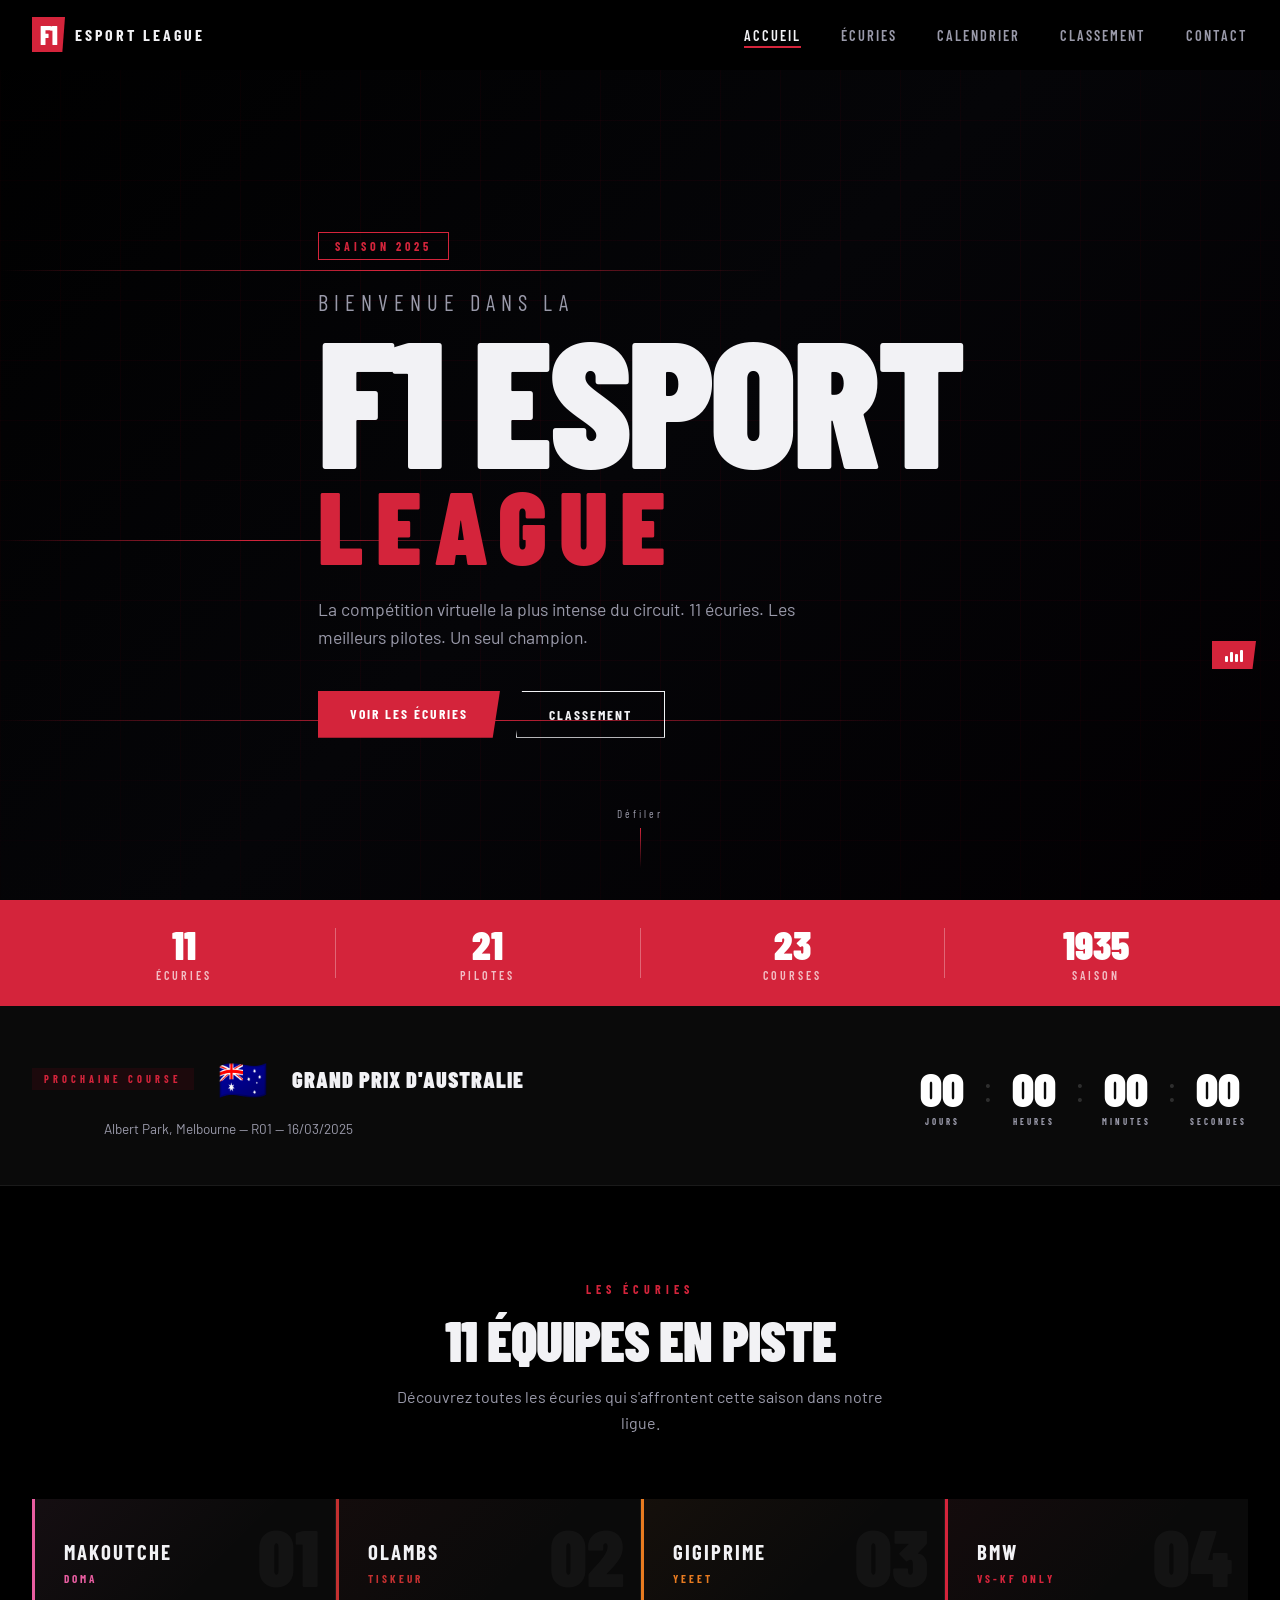
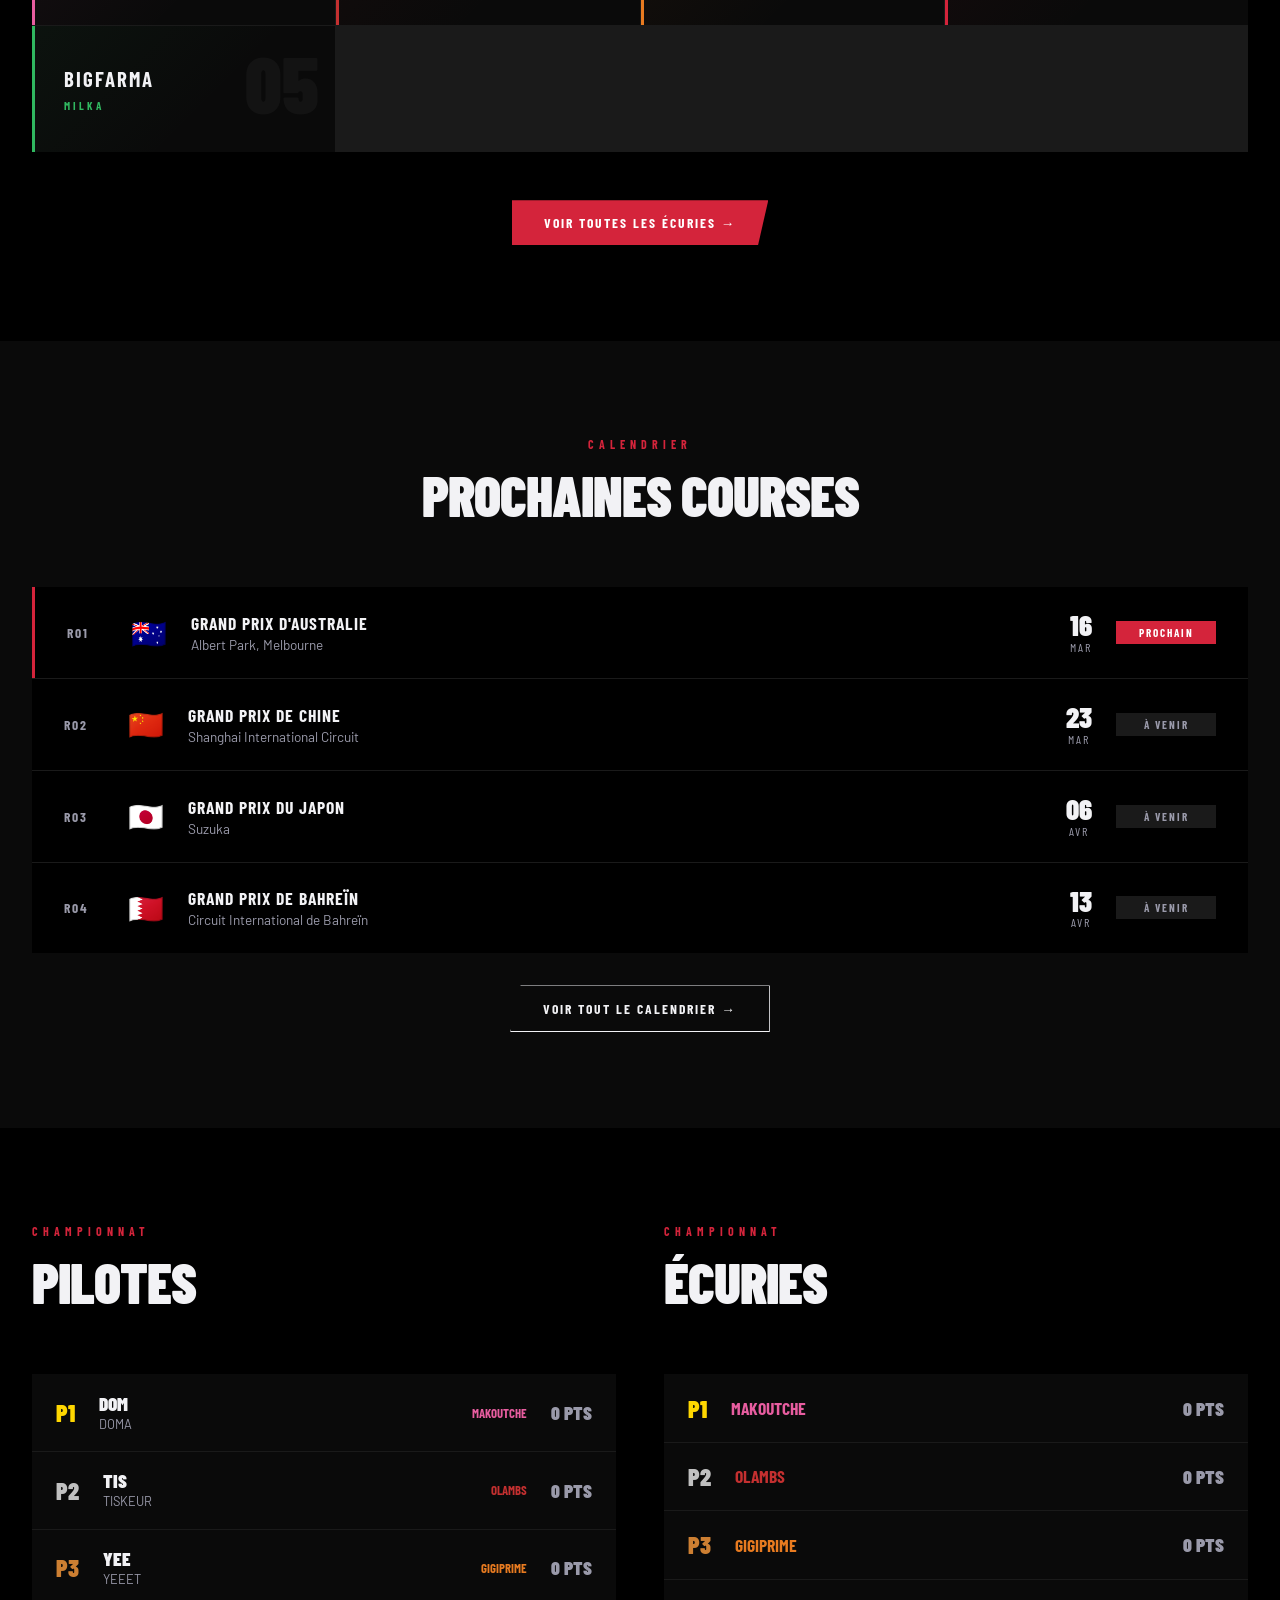
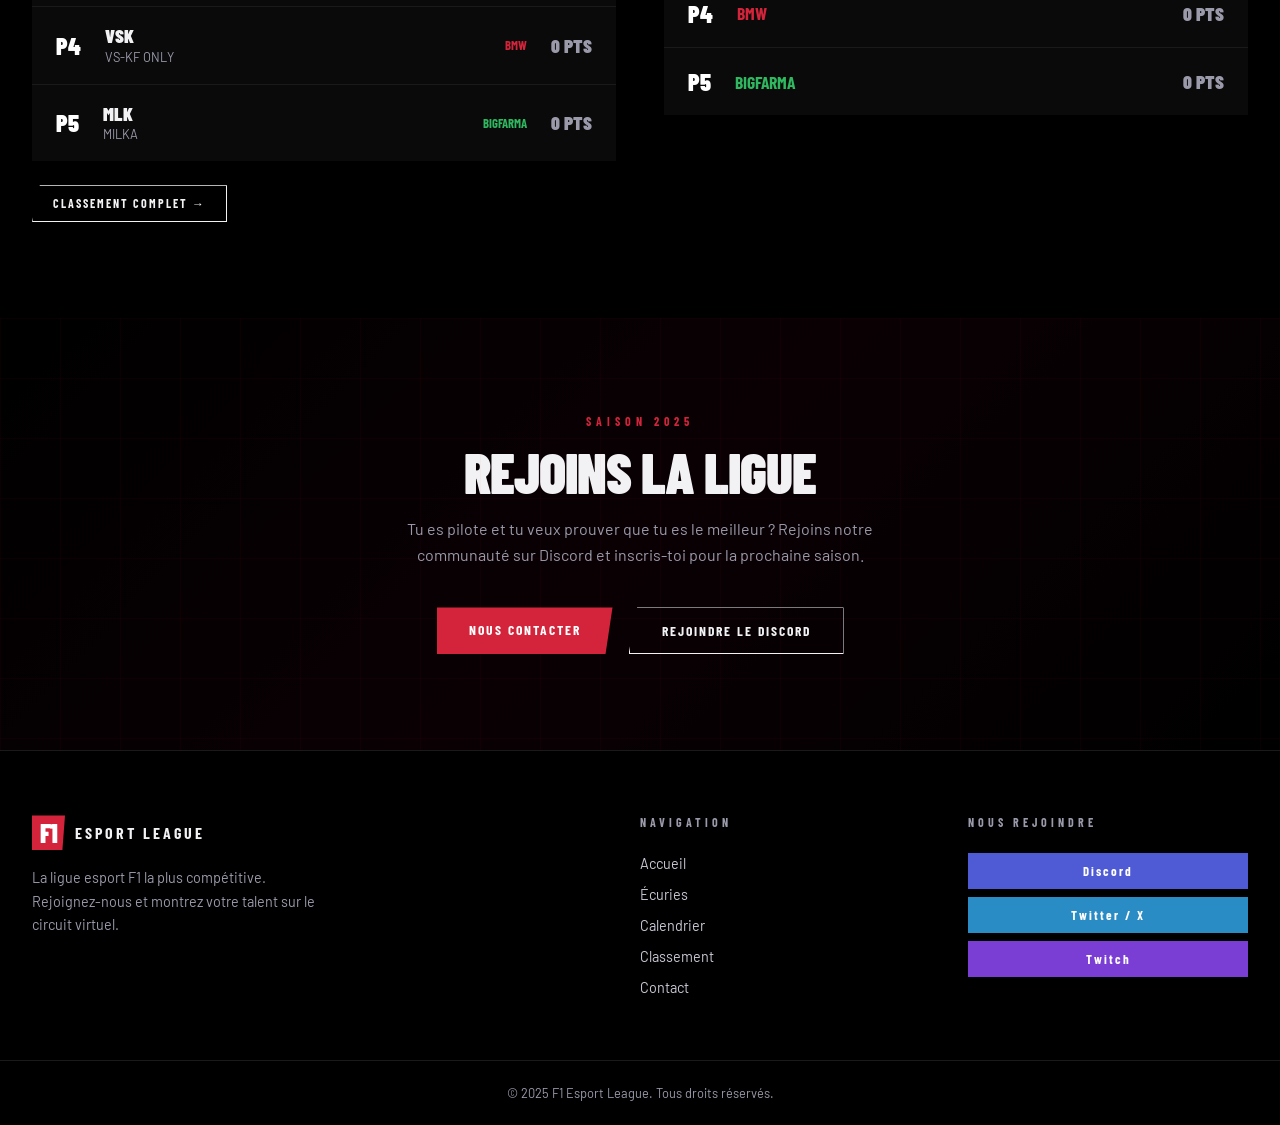
==== index.html @ 5312ddf6 "Premier déploiement F1 Esport League" ====
<!DOCTYPE html>
<html lang="fr">
<head>
  <meta charset="UTF-8" />
  <link rel="icon" type="image/svg+xml" href="assets/favicon.svg" />
  <meta name="viewport" content="width=device-width, initial-scale=1.0"/>
  <title>F1 Esport League</title>
  <link rel="stylesheet" href="css/style.css" />
  <link rel="preconnect" href="https://fonts.googleapis.com">
  <link rel="preconnect" href="https://fonts.gstatic.com" crossorigin>
  <link href="https://fonts.googleapis.com/css2?family=Barlow+Condensed:ital,wght@0,300;0,400;0,600;0,700;0,900;1,400&family=Barlow:wght@300;400;500;600&display=swap" rel="stylesheet">
</head>
<body>

  <!-- LOADER -->
  <div class="page-loader">
    <div class="loader-logo">
      <span class="logo-f1">F1</span>
      <span class="logo-esport">ESPORT LEAGUE</span>
    </div>
    <div class="loader-track"><div class="loader-car"></div></div>
  </div>

  <!-- SCROLL PROGRESS -->
  <div class="scroll-progress"></div>

  <!-- NAV -->
  <nav class="navbar" id="navbar">
    <div class="nav-container">
      <a href="index.html" class="nav-logo">
        <span class="logo-f1">F1</span>
        <span class="logo-esport">ESPORT LEAGUE</span>
      </a>
      <ul class="nav-links">
        <li><a href="index.html" class="active">Accueil</a></li>
        <li><a href="teams.html">Écuries</a></li>
        <li><a href="calendrier.html">Calendrier</a></li>
        <li><a href="classement.html">Classement</a></li>
        <li><a href="contact.html">Contact</a></li>
      </ul>
      <button class="nav-toggle" id="navToggle">
        <span></span><span></span><span></span>
      </button>
    </div>
  </nav>

  <!-- HERO -->
  <section class="hero">
    <div class="hero-bg">
      <div class="hero-grid"></div>
      <div class="hero-lines">
        <div class="line l1"></div>
        <div class="line l2"></div>
        <div class="line l3"></div>
      </div>
    </div>
    <div class="hero-content">
      <div class="hero-badge">SAISON 2025</div>
      <h1 class="hero-title">
        <span class="title-small">BIENVENUE DANS LA</span>
        <span class="title-big">F1 ESPORT</span>
        <span class="title-league">LEAGUE</span>
      </h1>
      <p class="hero-desc">
        La compétition virtuelle la plus intense du circuit. 11 écuries. Les meilleurs pilotes. Un seul champion.
      </p>
      <div class="hero-cta">
        <a href="teams.html" class="btn btn-primary">Voir les Écuries</a>
        <a href="classement.html" class="btn btn-outline">Classement</a>
      </div>
    </div>
    <div class="hero-scroll">
      <span>Défiler</span>
      <div class="scroll-line"></div>
    </div>
  </section>

  <!-- STATS BANNER -->
  <section class="stats-banner">
    <div class="stats-container">
      <div class="stat-item">
        <span class="stat-number" data-target="11">0</span>
        <span class="stat-label">Écuries</span>
      </div>
      <div class="stat-divider"></div>
      <div class="stat-item">
        <span class="stat-number" data-target="22">0</span>
        <span class="stat-label">Pilotes</span>
      </div>
      <div class="stat-divider"></div>
      <div class="stat-item">
        <span class="stat-number" data-target="24">0</span>
        <span class="stat-label">Courses</span>
      </div>
      <div class="stat-divider"></div>
      <div class="stat-item">
        <span class="stat-number" data-target="2025">0</span>
        <span class="stat-label">Saison</span>
      </div>
    </div>
  </section>

  <!-- COUNTDOWN PROCHAINE COURSE -->
  <section class="countdown-section">
    <div class="countdown-inner">
      <div class="countdown-info">
        <div class="countdown-tag">PROCHAINE COURSE</div>
        <div class="countdown-flag">🇦🇺</div>
        <div class="countdown-gp">GRAND PRIX D'AUSTRALIE</div>
        <div class="countdown-circuit">Albert Park, Melbourne — R01 — 16/03/2025</div>
      </div>
      <div class="countdown-timer" id="countdown">
        <div class="cd-block">
          <span class="cd-num" id="cd-days">00</span>
          <span class="cd-label">JOURS</span>
        </div>
        <div class="cd-sep">:</div>
        <div class="cd-block">
          <span class="cd-num" id="cd-hours">00</span>
          <span class="cd-label">HEURES</span>
        </div>
        <div class="cd-sep">:</div>
        <div class="cd-block">
          <span class="cd-num" id="cd-mins">00</span>
          <span class="cd-label">MINUTES</span>
        </div>
        <div class="cd-sep">:</div>
        <div class="cd-block">
          <span class="cd-num" id="cd-secs">00</span>
          <span class="cd-label">SECONDES</span>
        </div>
      </div>
    </div>
  </section>

  <!-- FEATURED TEAMS (dynamique) -->
  <section class="featured-teams" id="ecurie">
    <div class="section-container">
      <div class="section-header">
        <div class="section-tag">LES ÉCURIES</div>
        <h2 class="section-title">11 ÉQUIPES EN PISTE</h2>
        <p class="section-desc">Découvrez toutes les écuries qui s'affrontent cette saison dans notre ligue.</p>
      </div>
      <div class="teams-preview-grid" id="featuredTeams"></div>
      <div class="teams-cta">
        <a href="teams.html" class="btn btn-primary">Voir toutes les écuries →</a>
      </div>
    </div>
  </section>

  <!-- CALENDRIER -->
  <section class="calendrier" id="calendrier">
    <div class="section-container">
      <div class="section-header">
        <div class="section-tag">CALENDRIER</div>
        <h2 class="section-title">PROCHAINES COURSES</h2>
      </div>
      <div class="races-list">
        <div class="race-item upcoming">
          <div class="race-round">R01</div>
          <div class="race-flag">🇦🇺</div>
          <div class="race-info">
            <div class="race-name">GRAND PRIX D'AUSTRALIE</div>
            <div class="race-circuit">Albert Park, Melbourne</div>
          </div>
          <div class="race-date">
            <span class="date-day">16</span>
            <span class="date-month">MAR</span>
          </div>
          <div class="race-status status-next">PROCHAIN</div>
        </div>
        <div class="race-item">
          <div class="race-round">R02</div>
          <div class="race-flag">🇨🇳</div>
          <div class="race-info">
            <div class="race-name">GRAND PRIX DE CHINE</div>
            <div class="race-circuit">Shanghai International Circuit</div>
          </div>
          <div class="race-date">
            <span class="date-day">23</span>
            <span class="date-month">MAR</span>
          </div>
          <div class="race-status status-upcoming">À VENIR</div>
        </div>
        <div class="race-item">
          <div class="race-round">R03</div>
          <div class="race-flag">🇯🇵</div>
          <div class="race-info">
            <div class="race-name">GRAND PRIX DU JAPON</div>
            <div class="race-circuit">Suzuka</div>
          </div>
          <div class="race-date">
            <span class="date-day">06</span>
            <span class="date-month">AVR</span>
          </div>
          <div class="race-status status-upcoming">À VENIR</div>
        </div>
        <div class="race-item">
          <div class="race-round">R04</div>
          <div class="race-flag">🇧🇭</div>
          <div class="race-info">
            <div class="race-name">GRAND PRIX DE BAHREÏN</div>
            <div class="race-circuit">Circuit International de Bahreïn</div>
          </div>
          <div class="race-date">
            <span class="date-day">13</span>
            <span class="date-month">AVR</span>
          </div>
          <div class="race-status status-upcoming">À VENIR</div>
        </div>
      </div>
      <div class="teams-cta" style="margin-top:2rem;">
        <a href="calendrier.html" class="btn btn-outline">Voir tout le calendrier →</a>
      </div>
    </div>
  </section>

  <!-- CLASSEMENT (dynamique) -->
  <section class="classement" id="classement">
    <div class="section-container">
      <div class="classement-grid">
        <div class="classement-pilotes">
          <div class="section-header left">
            <div class="section-tag">CHAMPIONNAT</div>
            <h2 class="section-title">PILOTES</h2>
          </div>
          <div class="standing-list" id="standingPilotes"></div>
          <div style="margin-top:1.5rem;">
            <a href="classement.html" class="btn btn-outline" style="font-size:0.75rem;padding:10px 20px;">Classement complet →</a>
          </div>
        </div>
        <div class="classement-ecurie">
          <div class="section-header left">
            <div class="section-tag">CHAMPIONNAT</div>
            <h2 class="section-title">ÉCURIES</h2>
          </div>
          <div class="standing-list" id="standingEcuries"></div>
        </div>
      </div>
    </div>
  </section>

  <!-- CTA REJOINDRE -->
  <section class="cta-section">
    <div class="section-container" style="text-align:center;">
      <div class="section-tag">SAISON 2025</div>
      <h2 class="section-title">REJOINS LA LIGUE</h2>
      <p class="section-desc" style="margin-bottom:2.5rem;">
        Tu es pilote et tu veux prouver que tu es le meilleur ? Rejoins notre communauté sur Discord et inscris-toi pour la prochaine saison.
      </p>
      <div class="hero-cta" style="justify-content:center;">
        <a href="contact.html" class="btn btn-primary">Nous Contacter</a>
        <a href="#" class="btn btn-outline">Rejoindre le Discord</a>
      </div>
    </div>
  </section>

  <!-- BACK TO TOP -->
  <button class="back-to-top" title="Retour en haut">↑</button>

  <!-- FOOTER -->
  <footer class="footer">
    <div class="footer-container">
      <div class="footer-brand">
        <div class="footer-logo">
          <span class="logo-f1">F1</span>
          <span class="logo-esport">ESPORT LEAGUE</span>
        </div>
        <p>La ligue esport F1 la plus compétitive. Rejoignez-nous et montrez votre talent sur le circuit virtuel.</p>
      </div>
      <div class="footer-links">
        <h4>NAVIGATION</h4>
        <ul>
          <li><a href="index.html">Accueil</a></li>
          <li><a href="teams.html">Écuries</a></li>
          <li><a href="calendrier.html">Calendrier</a></li>
          <li><a href="classement.html">Classement</a></li>
          <li><a href="contact.html">Contact</a></li>
        </ul>
      </div>
      <div class="footer-social">
        <h4>NOUS REJOINDRE</h4>
        <div class="social-links">
          <a href="#" class="social-btn discord">Discord</a>
          <a href="#" class="social-btn twitter">Twitter / X</a>
          <a href="#" class="social-btn twitch">Twitch</a>
        </div>
      </div>
    </div>
    <div class="footer-bottom">
      <span>© 2025 F1 Esport League. Tous droits réservés.</span>
    </div>
  </footer>

  <script src="js/teams-data.js"></script>
  <script src="js/main.js"></script>
  <script src="js/player.js"></script>
  <script>
    // --- FEATURED TEAMS (5 premières) ---
    const featuredGrid = document.getElementById('featuredTeams');
    TEAMS.slice(0, 5).forEach(team => {
      const card = document.createElement('a');
      card.href = `team.html?id=${team.id}`;
      card.className = 'team-card';
      card.style.setProperty('--team-color', team.color);
      card.innerHTML = `
        <div class="team-card-bg"></div>
        <div class="team-number">${String(team.id).padStart(2,'0')}</div>
        <div class="team-name">${team.name}</div>
        <div class="team-status" style="color:${team.color}">${team.drivers[0].name}</div>
      `;
      featuredGrid.appendChild(card);
    });

    // --- CLASSEMENT PILOTES (top 5) ---
    const posColors = ['#FFD700','#C0C0C0','#CD7F32','',''];
    const posClasses = ['p1','p2','p3','',''];
    const standingPilotes = document.getElementById('standingPilotes');
    const allPilots = [];
    TEAMS.forEach(team => {
      team.drivers.forEach(d => {
        if (d.name !== 'NONE') {
          allPilots.push({ ...d, teamName: team.name, teamColor: team.color });
        }
      });
    });
    allPilots.slice(0, 5).forEach((p, i) => {
      const item = document.createElement('div');
      item.className = `standing-item ${posClasses[i] || ''}`;
      item.innerHTML = `
        <div class="standing-pos" style="color:${posColors[i] || 'white'}">P${i+1}</div>
        <div class="standing-driver">
          <span class="driver-abbr">${p.abbr}</span>
          <span class="driver-full">${p.name}</span>
        </div>
        <div class="standing-team" style="color:${p.teamColor}">${p.teamName}</div>
        <div class="standing-pts">0 PTS</div>
      `;
      standingPilotes.appendChild(item);
    });

    // --- CLASSEMENT ÉCURIES (top 5) ---
    const standingEcuries = document.getElementById('standingEcuries');
    TEAMS.slice(0, 5).forEach((team, i) => {
      const item = document.createElement('div');
      item.className = `standing-item ${posClasses[i] || ''}`;
      item.innerHTML = `
        <div class="standing-pos" style="color:${posColors[i] || 'white'}">P${i+1}</div>
        <div class="standing-team-name" style="--c:${team.color}">${team.name}</div>
        <div class="standing-pts">0 PTS</div>
      `;
      standingEcuries.appendChild(item);
    });

    // --- COUNTDOWN ---
    const raceDate = new Date('2025-03-16T04:00:00');
    function updateCountdown() {
      const now = new Date();
      const diff = raceDate - now;
      if (diff <= 0) {
        document.getElementById('cd-days').textContent = '00';
        document.getElementById('cd-hours').textContent = '00';
        document.getElementById('cd-mins').textContent = '00';
        document.getElementById('cd-secs').textContent = '00';
        return;
      }
      const d = Math.floor(diff / 86400000);
      const h = Math.floor((diff % 86400000) / 3600000);
      const m = Math.floor((diff % 3600000) / 60000);
      const s = Math.floor((diff % 60000) / 1000);
      document.getElementById('cd-days').textContent = String(d).padStart(2,'0');
      document.getElementById('cd-hours').textContent = String(h).padStart(2,'0');
      document.getElementById('cd-mins').textContent = String(m).padStart(2,'0');
      document.getElementById('cd-secs').textContent = String(s).padStart(2,'0');
    }
    updateCountdown();
    setInterval(updateCountdown, 1000);
  </script>
</body>
</html>
---- css/style.css ----
/* ===========================
   F1 ESPORT LEAGUE - CSS
   =========================== */

*, *::before, *::after { box-sizing: border-box; margin: 0; padding: 0; }

:root {
  --bg-dark:    #000000;
  --bg-card:    #0a0a0a;
  --bg-card2:   #111111;
  --accent-red: #D4243B;
  --accent-gold:#F0C850;
  --text-white: #F2F2F5;
  --text-grey:  #9a9aaa;
  --text-light: #c8c8d4;
  --border:     #1a1a1a;
  --font-main:  'Barlow Condensed', sans-serif;
  --font-body:  'Barlow', sans-serif;
}

html { scroll-behavior: smooth; scroll-padding-top: 80px; }

body {
  background: var(--bg-dark);
  color: var(--text-white);
  font-family: var(--font-body);
  overflow-x: hidden;
}

a { text-decoration: none; color: inherit; }
ul { list-style: none; }

/* ===========================
   SCROLLBAR
   =========================== */
/* Chrome / Edge / Safari */
::-webkit-scrollbar { width: 6px; }
::-webkit-scrollbar-track { background: var(--bg-dark); }
::-webkit-scrollbar-thumb { background: var(--accent-red); border-radius: 3px; }
/* Firefox */
html { scrollbar-width: thin; scrollbar-color: var(--accent-red) var(--bg-dark); }

/* ===========================
   PAGE LOADER
   =========================== */
.page-loader {
  position: fixed;
  inset: 0;
  z-index: 9999;
  background: #000;
  display: flex;
  flex-direction: column;
  align-items: center;
  justify-content: center;
  gap: 2rem;
  transition: opacity 0.5s ease, visibility 0.5s ease;
}
.page-loader.loaded {
  opacity: 0;
  visibility: hidden;
  pointer-events: none;
}
.loader-logo {
  display: flex;
  align-items: center;
  gap: 12px;
  animation: loaderPulse 1.2s ease-in-out infinite;
}
.loader-logo .logo-f1 {
  font-size: 2.4rem;
  padding: 4px 12px;
}
.loader-logo .logo-esport {
  font-size: 1.3rem;
  letter-spacing: 4px;
}
.loader-track {
  width: 200px;
  height: 3px;
  background: rgba(255,255,255,0.06);
  position: relative;
  overflow: hidden;
}
.loader-car {
  position: absolute;
  top: 0; left: -40%;
  width: 40%;
  height: 100%;
  background: linear-gradient(90deg, transparent, var(--accent-red), transparent);
  animation: loaderSlide 1s ease-in-out infinite;
}
@keyframes loaderSlide {
  0% { left: -40%; }
  100% { left: 100%; }
}
@keyframes loaderPulse {
  0%, 100% { opacity: 1; }
  50% { opacity: 0.6; }
}

/* ===========================
   SCROLL PROGRESS BAR
   =========================== */
.scroll-progress {
  position: fixed;
  top: 0; left: 0;
  width: 0%;
  height: 3px;
  background: linear-gradient(90deg, var(--accent-red), var(--accent-gold));
  z-index: 1001;
  transition: width 0.05s linear;
}

/* ===========================
   BACK TO TOP
   =========================== */
.back-to-top {
  position: fixed;
  bottom: 2rem;
  right: 2rem;
  width: 44px;
  height: 44px;
  background: var(--accent-red);
  color: white;
  border: none;
  cursor: pointer;
  display: flex;
  align-items: center;
  justify-content: center;
  font-family: var(--font-main);
  font-size: 1.4rem;
  font-weight: 900;
  z-index: 998;
  opacity: 0;
  visibility: hidden;
  transform: translateY(10px);
  transition: opacity 0.3s, visibility 0.3s, transform 0.3s, background 0.2s;
  clip-path: polygon(0 0, 100% 0, 92% 100%, 0 100%);
}
.back-to-top.visible {
  opacity: 1;
  visibility: visible;
  transform: translateY(0);
}
.back-to-top:hover {
  background: #c0001f;
  transform: translateY(-3px);
}

/* ===========================
   GLOBAL ANIMATIONS
   =========================== */
.fade-init {
  opacity: 0;
  transform: translateY(20px);
  transition: opacity 0.5s ease, transform 0.5s ease;
}
.fade-visible {
  opacity: 1 !important;
  transform: translateY(0) !important;
}

/* Cascade slide from left */
.slide-left-init {
  opacity: 0;
  transform: translateX(-40px);
  transition: opacity 0.5s ease, transform 0.5s ease;
}
.slide-left-visible {
  opacity: 1 !important;
  transform: translateX(0) !important;
}

/* ===========================
   NAVBAR
   =========================== */
.navbar {
  position: fixed;
  top: 0; left: 0; right: 0;
  z-index: 1000;
  padding: 0 2rem;
  height: 70px;
  display: flex;
  align-items: center;
  background: rgba(0,0,0,0.92);
  backdrop-filter: blur(12px);
  border-bottom: 1px solid transparent;
  transition: border-color 0.3s, background 0.3s;
}
.navbar.scrolled {
  border-bottom-color: var(--border);
  background: rgba(0,0,0,0.98);
}
.nav-container {
  width: 100%; max-width: 1400px;
  margin: 0 auto;
  display: flex;
  align-items: center;
  justify-content: space-between;
}
.nav-logo {
  display: flex; align-items: center; gap: 10px;
}
.logo-f1 {
  font-family: var(--font-main);
  font-weight: 900;
  font-size: 1.6rem;
  color: var(--accent-red);
  letter-spacing: -1px;
  background: var(--accent-red);
  color: white;
  padding: 2px 8px;
  clip-path: polygon(0 0, 100% 0, 92% 100%, 0 100%);
}
.logo-esport {
  font-family: var(--font-main);
  font-weight: 700;
  font-size: 1rem;
  letter-spacing: 3px;
  color: var(--text-white);
}
.nav-links {
  display: flex; gap: 2.5rem;
}
.nav-links a {
  font-family: var(--font-main);
  font-weight: 600;
  font-size: 0.9rem;
  letter-spacing: 2px;
  text-transform: uppercase;
  color: var(--text-grey);
  transition: color 0.2s;
  position: relative;
}
.nav-links a::after {
  content: '';
  position: absolute;
  bottom: -4px; left: 0;
  width: 0; height: 2px;
  background: var(--accent-red);
  transition: width 0.2s;
}
.nav-links a:hover,
.nav-links a.active { color: var(--text-white); }
.nav-links a:hover::after,
.nav-links a.active::after { width: 100%; }

.nav-toggle {
  display: none;
  flex-direction: column;
  gap: 5px;
  background: none; border: none;
  cursor: pointer; padding: 4px;
}
.nav-toggle span {
  display: block;
  width: 24px; height: 2px;
  background: var(--text-white);
  transition: transform 0.3s, opacity 0.3s;
}
.nav-toggle.active span:nth-child(1) { transform: rotate(45deg) translate(5px, 5px); }
.nav-toggle.active span:nth-child(2) { opacity: 0; }
.nav-toggle.active span:nth-child(3) { transform: rotate(-45deg) translate(5px, -5px); }

/* ===========================
   BUTTONS
   =========================== */
.btn {
  display: inline-block;
  font-family: var(--font-main);
  font-weight: 700;
  font-size: 0.85rem;
  letter-spacing: 2px;
  text-transform: uppercase;
  padding: 14px 32px;
  transition: all 0.2s;
  cursor: pointer;
  clip-path: polygon(0 0, 100% 0, 96% 100%, 0 100%);
}
.btn-primary {
  background: var(--accent-red);
  color: white;
}
.btn-primary:hover {
  background: #c0001f;
  transform: translateY(-2px);
}
.btn-outline {
  background: transparent;
  color: var(--text-white);
  border: 1px solid var(--text-white);
  clip-path: polygon(4% 0, 100% 0, 100% 100%, 0 100%);
}
.btn-outline:hover {
  background: rgba(255,255,255,0.08);
  transform: translateY(-2px);
}

/* ===========================
   HERO
   =========================== */
.hero {
  position: relative;
  min-height: 100vh;
  display: flex;
  align-items: center;
  padding: 0 2rem;
  overflow: hidden;
}
.hero-bg {
  position: absolute;
  inset: 0;
  background: linear-gradient(135deg, #000 0%, #050508 50%, #020002 100%);
}
.hero-grid {
  position: absolute; inset: 0;
  background-image:
    linear-gradient(rgba(232,0,45,0.05) 1px, transparent 1px),
    linear-gradient(90deg, rgba(232,0,45,0.05) 1px, transparent 1px);
  background-size: 60px 60px;
  mask-image: radial-gradient(ellipse 80% 80% at 50% 50%, black 40%, transparent 100%);
}
.hero-lines {
  position: absolute; inset: 0;
  overflow: hidden;
}
.hero-lines .line {
  position: absolute;
  height: 1px;
  background: linear-gradient(90deg, transparent, var(--accent-red), transparent);
  animation: lineScan 4s ease-in-out infinite;
}
.hero-lines .l1 { width: 60%; top: 30%; animation-delay: 0s; }
.hero-lines .l2 { width: 40%; top: 60%; animation-delay: 1.5s; }
.hero-lines .l3 { width: 70%; top: 80%; animation-delay: 3s; }

@keyframes lineScan {
  0% { transform: translateX(-100%); opacity: 0; }
  20% { opacity: 1; }
  80% { opacity: 1; }
  100% { transform: translateX(200%); opacity: 0; }
}

.hero-content {
  position: relative;
  z-index: 1;
  max-width: 1400px;
  margin: 0 auto;
  padding-top: 70px;
}
.hero-badge {
  display: inline-block;
  font-family: var(--font-main);
  font-size: 0.75rem;
  font-weight: 700;
  letter-spacing: 4px;
  color: var(--accent-red);
  border: 1px solid var(--accent-red);
  padding: 6px 16px;
  margin-bottom: 2rem;
  transition: all 0.3s;
}
.hero-badge:hover {
  background: var(--accent-red);
  color: white;
}
.hero-title {
  display: flex;
  flex-direction: column;
  font-family: var(--font-main);
  font-weight: 900;
  line-height: 0.9;
  margin-bottom: 1.5rem;
}
.title-small {
  font-size: clamp(1rem, 2vw, 1.4rem);
  font-weight: 400;
  letter-spacing: 6px;
  color: var(--text-grey);
  margin-bottom: 0.3rem;
}
.title-big {
  font-size: clamp(5rem, 14vw, 12rem);
  color: var(--text-white);
  letter-spacing: -4px;
}
.title-league {
  font-size: clamp(3rem, 8vw, 7rem);
  color: var(--accent-red);
  letter-spacing: 12px;
}
.hero-desc {
  font-size: 1.1rem;
  color: var(--text-grey);
  max-width: 500px;
  line-height: 1.6;
  margin-bottom: 2.5rem;
}
.hero-cta { display: flex; gap: 1rem; flex-wrap: wrap; }

.hero-scroll {
  position: absolute;
  bottom: 2rem; left: 50%;
  transform: translateX(-50%);
  display: flex;
  flex-direction: column;
  align-items: center;
  gap: 8px;
  color: var(--text-grey);
  font-family: var(--font-main);
  font-size: 0.7rem;
  letter-spacing: 3px;
  z-index: 1;
}
.scroll-line {
  width: 1px; height: 40px;
  background: linear-gradient(var(--accent-red), transparent);
  animation: scrollPulse 2s ease-in-out infinite;
}
@keyframes scrollPulse {
  0%, 100% { opacity: 0.3; }
  50% { opacity: 1; }
}

/* ===========================
   STATS BANNER
   =========================== */
.stats-banner {
  background: var(--accent-red);
  padding: 1.5rem 2rem;
}
.stats-container {
  max-width: 1400px;
  margin: 0 auto;
  display: flex;
  align-items: center;
  justify-content: center;
  gap: 0;
}
.stat-item {
  flex: 1;
  display: flex;
  flex-direction: column;
  align-items: center;
  gap: 4px;
}
.stat-number {
  font-family: var(--font-main);
  font-weight: 900;
  font-size: 2.5rem;
  color: white;
  line-height: 1;
}
.stat-label {
  font-family: var(--font-main);
  font-size: 0.75rem;
  letter-spacing: 3px;
  font-weight: 600;
  color: rgba(255,255,255,0.7);
  text-transform: uppercase;
}
.stat-divider {
  width: 1px; height: 50px;
  background: rgba(255,255,255,0.3);
}

/* ===========================
   SECTIONS COMMONS
   =========================== */
.section-container {
  max-width: 1400px;
  margin: 0 auto;
  padding: 6rem 2rem;
}
.section-header {
  text-align: center;
  margin-bottom: 4rem;
}
.section-header.left { text-align: left; }
.section-tag {
  font-family: var(--font-main);
  font-size: 0.75rem;
  font-weight: 700;
  letter-spacing: 5px;
  color: var(--accent-red);
  margin-bottom: 1rem;
}
.section-title {
  font-family: var(--font-main);
  font-weight: 900;
  font-size: clamp(2rem, 5vw, 3.5rem);
  letter-spacing: -1px;
  line-height: 1;
  margin-bottom: 1rem;
}
.section-desc {
  color: var(--text-grey);
  max-width: 500px;
  margin: 0 auto;
  line-height: 1.6;
}

/* ===========================
   FEATURED TEAMS
   =========================== */
.featured-teams { background: var(--bg-dark); }

.teams-preview-grid {
  display: grid;
  grid-template-columns: repeat(4, 1fr);
  gap: 1px;
  background: var(--border);
  margin-bottom: 3rem;
}
.team-card {
  position: relative;
  background: var(--bg-card);
  padding: 2.5rem 2rem;
  overflow: hidden;
  cursor: pointer;
  transition: background 0.3s, box-shadow 0.3s;
}
.team-card:hover {
  background: var(--bg-card2);
  box-shadow: 0 4px 20px rgba(0,0,0,0.3), 0 0 15px var(--team-color);
}
.team-card-bg {
  position: absolute;
  inset: 0;
  background: linear-gradient(135deg, var(--team-color) 0%, transparent 60%);
  opacity: 0.05;
  transition: opacity 0.4s ease;
}
.team-card:hover .team-card-bg { opacity: 0.12; }
.team-card::before {
  content: '';
  position: absolute;
  top: 0; left: 0;
  width: 3px; height: 100%;
  background: var(--team-color);
}
.team-number {
  font-family: var(--font-main);
  font-size: 5rem;
  font-weight: 900;
  color: rgba(255,255,255,0.04);
  line-height: 1;
  position: absolute;
  top: 1rem; right: 1rem;
}
.team-name {
  font-family: var(--font-main);
  font-size: 1.3rem;
  font-weight: 700;
  letter-spacing: 2px;
  margin-bottom: 0.5rem;
  position: relative;
}
.team-status {
  font-family: var(--font-main);
  font-size: 0.7rem;
  font-weight: 700;
  letter-spacing: 3px;
  color: var(--team-color);
}
.teams-cta { text-align: center; }

/* ===========================
   CALENDRIER
   =========================== */
.calendrier { background: var(--bg-card); }
.races-list { display: flex; flex-direction: column; gap: 1px; background: var(--border); }
.race-item {
  background: var(--bg-dark);
  display: flex;
  align-items: center;
  gap: 1.5rem;
  padding: 1.5rem 2rem;
  transition: background 0.2s;
}
.race-item:hover { background: var(--bg-card2); }
.race-item.upcoming {
  border-left: 3px solid var(--accent-red);
}
.race-round {
  font-family: var(--font-main);
  font-weight: 700;
  font-size: 0.85rem;
  letter-spacing: 2px;
  color: var(--text-grey);
  min-width: 40px;
}
.race-flag { font-size: 1.8rem; }
.race-info { flex: 1; }
.race-name {
  font-family: var(--font-main);
  font-weight: 700;
  font-size: 1.1rem;
  letter-spacing: 1px;
  margin-bottom: 2px;
}
.race-circuit {
  font-size: 0.85rem;
  color: var(--text-grey);
}
.race-date {
  display: flex;
  flex-direction: column;
  align-items: center;
  gap: 0;
}
.date-day {
  font-family: var(--font-main);
  font-weight: 900;
  font-size: 1.8rem;
  line-height: 1;
}
.date-month {
  font-family: var(--font-main);
  font-size: 0.75rem;
  letter-spacing: 2px;
  color: var(--text-grey);
}
.race-status {
  font-family: var(--font-main);
  font-size: 0.7rem;
  font-weight: 700;
  letter-spacing: 2px;
  padding: 5px 12px;
  min-width: 100px;
  text-align: center;
}
.status-next { background: var(--accent-red); color: white; }
.status-upcoming { background: var(--border); color: var(--text-grey); }
.status-done { background: transparent; color: var(--text-grey); border: 1px solid var(--border); }

/* ===========================
   CLASSEMENT
   =========================== */
.classement { background: var(--bg-dark); }
.classement-grid {
  display: grid;
  grid-template-columns: 1fr 1fr;
  gap: 3rem;
}
.standing-list { display: flex; flex-direction: column; gap: 1px; background: var(--border); }
.standing-item {
  background: var(--bg-card);
  display: flex;
  align-items: center;
  gap: 1.5rem;
  padding: 1.2rem 1.5rem;
}
.standing-pos {
  font-family: var(--font-main);
  font-weight: 900;
  font-size: 1.5rem;
}
.p1 .standing-pos { color: var(--accent-gold); }
.p2 .standing-pos { color: #C0C0C0; }
.p3 .standing-pos { color: #CD7F32; }

.standing-driver { flex: 1; }
.driver-abbr {
  font-family: var(--font-main);
  font-weight: 900;
  font-size: 1.2rem;
  display: block;
  line-height: 1;
}
.driver-full {
  font-size: 0.8rem;
  color: var(--text-grey);
}
.standing-team {
  font-family: var(--font-main);
  font-size: 0.8rem;
  font-weight: 700;
}
.standing-pts {
  font-family: var(--font-main);
  font-weight: 900;
  font-size: 1.2rem;
  color: var(--text-grey);
}
.standing-team-name {
  flex: 1;
  font-family: var(--font-main);
  font-weight: 700;
  font-size: 1.1rem;
  color: var(--c);
}

/* ===========================
   PAGE HERO (teams.html)
   =========================== */
.page-hero {
  position: relative;
  padding: 150px 2rem 80px;
  background: var(--bg-dark);
  overflow: hidden;
}
.page-hero-content {
  max-width: 1400px;
  margin: 0 auto;
  position: relative;
  z-index: 1;
  animation: fadeInUp 0.8s ease;
}
@keyframes fadeInUp {
  from { opacity: 0; transform: translateY(30px); }
  to { opacity: 1; transform: translateY(0); }
}
.page-title {
  font-family: var(--font-main);
  font-weight: 900;
  font-size: clamp(4rem, 10vw, 8rem);
  line-height: 0.9;
  letter-spacing: -3px;
  margin: 1rem 0;
}
.page-hero p {
  color: var(--text-grey);
  font-size: 1.1rem;
  margin-top: 1rem;
}
.page-hero-lines {
  position: absolute; inset: 0; overflow: hidden;
}
.page-hero-lines .line {
  position: absolute;
  height: 1px;
  background: linear-gradient(90deg, transparent, rgba(232,0,45,0.3), transparent);
  animation: lineScan 5s ease-in-out infinite;
}
.page-hero-lines .l1 { width: 80%; top: 40%; animation-delay: 0s; }
.page-hero-lines .l2 { width: 50%; top: 70%; animation-delay: 2s; }

/* ===========================
   TEAMS FULL GRID (teams.html)
   =========================== */
.teams-page { background: var(--bg-dark); padding-bottom: 4rem; }
.teams-full-grid {
  display: grid;
  grid-template-columns: repeat(3, 1fr);
  gap: 1px;
  background: var(--border);
}

.team-full-card {
  position: relative;
  background: var(--bg-card);
  overflow: hidden;
  transition: transform 0.3s, background 0.3s, box-shadow 0.3s;
}
.team-full-card:hover {
  background: var(--bg-card2);
  transform: translateY(-4px);
  z-index: 2;
  box-shadow: 0 8px 30px rgba(0,0,0,0.4), 0 0 20px var(--tc), inset 0 1px 0 rgba(255,255,255,0.05);
}
.tfc-accent {
  height: 4px;
  background: var(--tc);
}
.tfc-header {
  padding: 1.5rem 1.5rem 1rem;
  display: flex;
  justify-content: space-between;
  align-items: flex-start;
}
.tfc-number {
  font-family: var(--font-main);
  font-size: 3.5rem;
  font-weight: 900;
  color: rgba(255,255,255,0.06);
  line-height: 1;
}
.tfc-logo-placeholder {
  display: flex;
  align-items: center;
  justify-content: center;
  width: 70px;
  height: 70px;
  flex-shrink: 0;
}
.logo-box {
  position: relative;
  width: 80px;
  height: 80px;
  border: 2px dashed var(--border);
  display: flex;
  align-items: center;
  justify-content: center;
  font-family: var(--font-main);
  font-size: 0.65rem;
  letter-spacing: 1px;
  color: var(--text-grey);
  flex-shrink: 0;
  box-sizing: border-box;
  overflow: hidden;
}
.tfc-body { padding: 0 1.5rem 1.5rem; }
.tfc-name {
  font-family: var(--font-main);
  font-weight: 900;
  font-size: 1.4rem;
  letter-spacing: 1px;
  margin-bottom: 4px;
}
.tfc-tag {
  font-family: var(--font-main);
  font-size: 0.7rem;
  letter-spacing: 3px;
  color: var(--tc);
  font-weight: 700;
  margin-bottom: 1.5rem;
}
.tfc-drivers {
  display: flex;
  flex-direction: column;
  gap: 0.5rem;
  margin-bottom: 1.5rem;
  padding-bottom: 1.5rem;
  border-bottom: 1px solid var(--border);
}
.tfc-driver {
  display: flex;
  align-items: center;
  gap: 0.75rem;
}
.driver-num {
  font-family: var(--font-main);
  font-size: 0.9rem;
  font-weight: 900;
  color: var(--tc);
  min-width: 32px;
}
.driver-name {
  font-size: 0.9rem;
  color: var(--text-light);
  font-family: var(--font-main);
}
.tfc-stats {
  display: flex;
  gap: 1rem;
}
.tfc-stat {
  display: flex;
  flex-direction: column;
  gap: 2px;
  flex: 1;
}
.tfc-stat span {
  font-size: 0.65rem;
  color: var(--text-grey);
  font-family: var(--font-main);
  letter-spacing: 2px;
  text-transform: uppercase;
}
.tfc-stat strong {
  font-family: var(--font-main);
  font-size: 1.4rem;
  font-weight: 900;
  color: var(--tc);
}

/* ===========================
   COUNTDOWN
   =========================== */
.countdown-section {
  background: var(--bg-card);
  border-bottom: 1px solid var(--border);
}
.countdown-inner {
  max-width: 1400px;
  margin: 0 auto;
  padding: 3rem 2rem;
  display: flex;
  align-items: center;
  justify-content: space-between;
  gap: 2rem;
  flex-wrap: wrap;
}
.countdown-info { display: flex; align-items: center; gap: 1.5rem; flex-wrap: wrap; }
.countdown-tag {
  font-family: var(--font-main);
  font-size: 0.65rem;
  font-weight: 700;
  letter-spacing: 4px;
  color: var(--accent-red);
  background: rgba(232,0,45,0.08);
  padding: 5px 12px;
}
.countdown-flag { font-size: 2.5rem; }
.countdown-gp {
  font-family: var(--font-main);
  font-weight: 900;
  font-size: 1.4rem;
  letter-spacing: 1px;
}
.countdown-circuit {
  font-size: 0.85rem;
  color: var(--text-grey);
  width: 100%;
  margin-top: -0.5rem;
  padding-left: 4.5rem;
}
.countdown-timer {
  display: flex;
  align-items: center;
  gap: 0.75rem;
}
.cd-block {
  display: flex;
  flex-direction: column;
  align-items: center;
  gap: 4px;
}
.cd-num {
  font-family: var(--font-main);
  font-weight: 900;
  font-size: 3rem;
  line-height: 1;
  color: white;
  min-width: 60px;
  text-align: center;
}
.cd-label {
  font-family: var(--font-main);
  font-size: 0.55rem;
  font-weight: 700;
  letter-spacing: 3px;
  color: var(--text-grey);
}
.cd-sep {
  font-family: var(--font-main);
  font-weight: 300;
  font-size: 2.5rem;
  color: rgba(255,255,255,0.15);
  margin-top: -1.2rem;
}

@media (max-width: 768px) {
  .countdown-inner { flex-direction: column; text-align: center; }
  .countdown-info { justify-content: center; }
  .countdown-circuit { padding-left: 0; text-align: center; }
  .cd-num { font-size: 2rem; }
}

/* ===========================
   CTA SECTION
   =========================== */
.cta-section {
  background: linear-gradient(135deg, #000 0%, #0a0004 50%, #000 100%);
  position: relative;
  overflow: hidden;
}
.cta-section::before {
  content: '';
  position: absolute;
  inset: 0;
  background-image:
    linear-gradient(rgba(232,0,45,0.04) 1px, transparent 1px),
    linear-gradient(90deg, rgba(232,0,45,0.04) 1px, transparent 1px);
  background-size: 60px 60px;
}

/* ===========================
   FOOTER
   =========================== */
.footer {
  background: #000000;
  border-top: 1px solid var(--border);
}
.footer-container {
  max-width: 1400px;
  margin: 0 auto;
  padding: 4rem 2rem;
  display: grid;
  grid-template-columns: 2fr 1fr 1fr;
  gap: 3rem;
}
.footer-brand .footer-logo {
  display: flex; align-items: center; gap: 10px;
  margin-bottom: 1rem;
}
.footer-brand p {
  color: var(--text-grey);
  font-size: 0.9rem;
  line-height: 1.6;
  max-width: 300px;
}
.footer-links h4,
.footer-social h4 {
  font-family: var(--font-main);
  font-size: 0.75rem;
  letter-spacing: 4px;
  color: var(--text-grey);
  margin-bottom: 1.5rem;
}
.footer-links ul { display: flex; flex-direction: column; gap: 0.75rem; }
.footer-links a {
  font-size: 0.9rem;
  color: var(--text-light);
  transition: color 0.2s;
}
.footer-links a:hover { color: var(--accent-red); }
.social-links { display: flex; flex-direction: column; gap: 0.5rem; }
.social-btn {
  display: inline-block;
  font-family: var(--font-main);
  font-size: 0.8rem;
  font-weight: 700;
  letter-spacing: 2px;
  padding: 10px 20px;
  text-align: center;
  transition: all 0.2s;
}
.social-btn.discord { background: #4E5BD4; color: white; }
.social-btn.twitter { background: #2A8CC4; color: white; }
.social-btn.twitch { background: #7B3ED4; color: white; }
.social-btn:hover { opacity: 0.9; transform: translateX(6px) scale(1.02); }
.footer-bottom {
  border-top: 1px solid var(--border);
  padding: 1.5rem 2rem;
  text-align: center;
  font-size: 0.8rem;
  color: var(--text-grey);
  max-width: 1400px;
  margin: 0 auto;
}

/* ===========================
   MUSIC PLAYER
   =========================== */
.f1-player {
  position: fixed;
  bottom: 1.5rem;
  right: 1.5rem;
  z-index: 997;
  display: flex;
  flex-direction: column;
  align-items: flex-end;
  gap: 0.5rem;
}

/* --- Toast notification --- */
.player-toast {
  display: flex;
  align-items: center;
  gap: 0.75rem;
  background: var(--bg-card);
  border: 1px solid var(--border);
  padding: 0.75rem 1.2rem;
  transform: translateX(calc(100% + 2rem));
  opacity: 0;
  transition: transform 0.4s cubic-bezier(0.4, 0, 0.2, 1), opacity 0.4s;
  pointer-events: none;
  white-space: nowrap;
}
.player-toast.show {
  transform: translateX(0);
  opacity: 1;
}
.toast-icon {
  font-size: 1.2rem;
  color: var(--accent-red);
}
.toast-label {
  font-family: var(--font-main);
  font-size: 0.55rem;
  font-weight: 700;
  letter-spacing: 3px;
  color: var(--accent-red);
}
.toast-title {
  font-family: var(--font-main);
  font-weight: 900;
  font-size: 0.9rem;
  letter-spacing: 1px;
  color: white;
}
.toast-artist {
  font-family: var(--font-main);
  font-size: 0.7rem;
  color: var(--text-grey);
}

/* --- Mini tab (always visible) --- */
.player-tab {
  width: 44px;
  height: 28px;
  background: var(--accent-red);
  display: flex;
  align-items: center;
  justify-content: center;
  gap: 3px;
  cursor: pointer;
  transition: all 0.2s;
  clip-path: polygon(0 0, 100% 0, 92% 100%, 0 100%);
}
.player-tab:hover {
  background: #c0001f;
  transform: scale(1.05);
}
.player-tab.active {
  background: #c0001f;
}
.tab-bars {
  display: flex;
  align-items: flex-end;
  gap: 2px;
  height: 14px;
}
.tab-bars span {
  display: block;
  width: 3px;
  background: white;
  border-radius: 1px;
  transition: height 0.3s;
}
.tab-bars span:nth-child(1) { height: 6px; }
.tab-bars span:nth-child(2) { height: 10px; }
.tab-bars span:nth-child(3) { height: 8px; }
.tab-bars span:nth-child(4) { height: 12px; }

/* Animate bars when playing */
.player-tab.playing .tab-bars span {
  animation: barBounce 0.8s ease-in-out infinite alternate;
}
.player-tab.playing .tab-bars span:nth-child(1) { animation-delay: 0s; }
.player-tab.playing .tab-bars span:nth-child(2) { animation-delay: 0.15s; }
.player-tab.playing .tab-bars span:nth-child(3) { animation-delay: 0.3s; }
.player-tab.playing .tab-bars span:nth-child(4) { animation-delay: 0.45s; }

@keyframes barBounce {
  0% { height: 4px; }
  100% { height: 14px; }
}

/* --- Full player panel --- */
.player-panel {
  background: var(--bg-card);
  border: 1px solid var(--border);
  padding: 1.2rem 1.5rem;
  width: 300px;
  display: flex;
  flex-direction: column;
  gap: 0.8rem;
  transform: translateY(10px) scale(0.95);
  opacity: 0;
  visibility: hidden;
  transition: all 0.3s cubic-bezier(0.4, 0, 0.2, 1);
  pointer-events: none;
}
.player-panel.open {
  transform: translateY(0) scale(1);
  opacity: 1;
  visibility: visible;
  pointer-events: all;
}

.player-track-info {
  border-bottom: 1px solid var(--border);
  padding-bottom: 0.6rem;
}
.player-title {
  font-family: var(--font-main);
  font-weight: 900;
  font-size: 1rem;
  letter-spacing: 1px;
  color: white;
  line-height: 1.2;
}
.player-artist {
  font-family: var(--font-main);
  font-size: 0.7rem;
  color: var(--text-grey);
  letter-spacing: 1px;
}

/* Seek bar */
.player-seek {
  display: flex;
  align-items: center;
  gap: 0.5rem;
}
.player-time {
  font-family: var(--font-main);
  font-size: 0.65rem;
  font-weight: 700;
  letter-spacing: 1px;
  color: var(--text-grey);
  min-width: 32px;
}
.player-seekbar,
.player-volbar {
  -webkit-appearance: none;
  appearance: none;
  flex: 1;
  height: 4px;
  background: rgba(255,255,255,0.1);
  outline: none;
  cursor: pointer;
  border-radius: 2px;
}
.player-seekbar::-webkit-slider-thumb,
.player-volbar::-webkit-slider-thumb {
  -webkit-appearance: none;
  width: 12px;
  height: 12px;
  background: var(--accent-red);
  border-radius: 50%;
  cursor: pointer;
  transition: transform 0.15s;
}
.player-seekbar::-webkit-slider-thumb:hover,
.player-volbar::-webkit-slider-thumb:hover {
  transform: scale(1.3);
}
.player-seekbar::-moz-range-thumb,
.player-volbar::-moz-range-thumb {
  width: 12px;
  height: 12px;
  background: var(--accent-red);
  border-radius: 50%;
  border: none;
  cursor: pointer;
}

/* Controls */
.player-controls {
  display: flex;
  align-items: center;
  justify-content: center;
  gap: 1rem;
}
.pc-btn {
  background: none;
  border: none;
  color: var(--text-grey);
  font-size: 1rem;
  cursor: pointer;
  transition: color 0.2s, transform 0.2s;
  padding: 4px;
}
.pc-btn:hover {
  color: white;
  transform: scale(1.15);
}
.pc-play {
  width: 40px;
  height: 40px;
  background: var(--accent-red) !important;
  color: white !important;
  border-radius: 50%;
  display: flex;
  align-items: center;
  justify-content: center;
  font-size: 0.9rem;
}
.pc-play:hover {
  background: #c0001f !important;
}

/* Volume */
.player-volume {
  display: flex;
  align-items: center;
  gap: 0.5rem;
  padding-top: 0.4rem;
  border-top: 1px solid var(--border);
}
.vol-icon {
  font-size: 0.9rem;
  cursor: pointer;
  min-width: 20px;
  text-align: center;
}

/* --- Mobile --- */
@media (max-width: 480px) {
  .player-panel { width: 260px; padding: 1rem; }
  .f1-player { bottom: 1rem; right: 1rem; }
  .player-toast { padding: 0.5rem 0.8rem; }
  .toast-title { font-size: 0.8rem; }
}

/* ===========================
   RESPONSIVE
   =========================== */
@media (max-width: 1024px) {
  .teams-preview-grid { grid-template-columns: repeat(2, 1fr); }
  .teams-full-grid { grid-template-columns: repeat(2, 1fr); }
  .classement-grid { grid-template-columns: 1fr; }
  .footer-container { grid-template-columns: 1fr 1fr; }
}

@media (max-width: 768px) {
  .nav-links { display: none; flex-direction: column; position: absolute; top: 70px; left: 0; right: 0; background: #000000; padding: 1rem 2rem; border-bottom: 1px solid var(--border); gap: 1rem; }
  .nav-links.open { display: flex; }
  .nav-toggle { display: flex; }
  .back-to-top { bottom: 1.5rem; right: 1.5rem; width: 38px; height: 38px; font-size: 1.2rem; }

  .title-big { font-size: clamp(4rem, 18vw, 8rem); }
  .title-league { font-size: clamp(2rem, 10vw, 5rem); }
  .teams-preview-grid { grid-template-columns: 1fr; }
  .teams-full-grid { grid-template-columns: 1fr; }
  .footer-container { grid-template-columns: 1fr; gap: 2rem; }
  .race-item { flex-wrap: wrap; }
  .stats-container { flex-wrap: wrap; gap: 1rem; }
  .stat-divider { display: none; }
  .section-container { padding: 4rem 1.5rem; }
}

@media (max-width: 480px) {
  .page-title { font-size: clamp(2.5rem, 12vw, 4rem); }
  .section-title { font-size: clamp(1.5rem, 6vw, 2rem); }
  .section-container { padding: 3rem 1rem; }
  .footer-container { padding: 2.5rem 1rem; }
  .stat-number { font-size: 1.8rem; }
  .stat-label { font-size: 0.65rem; }
}
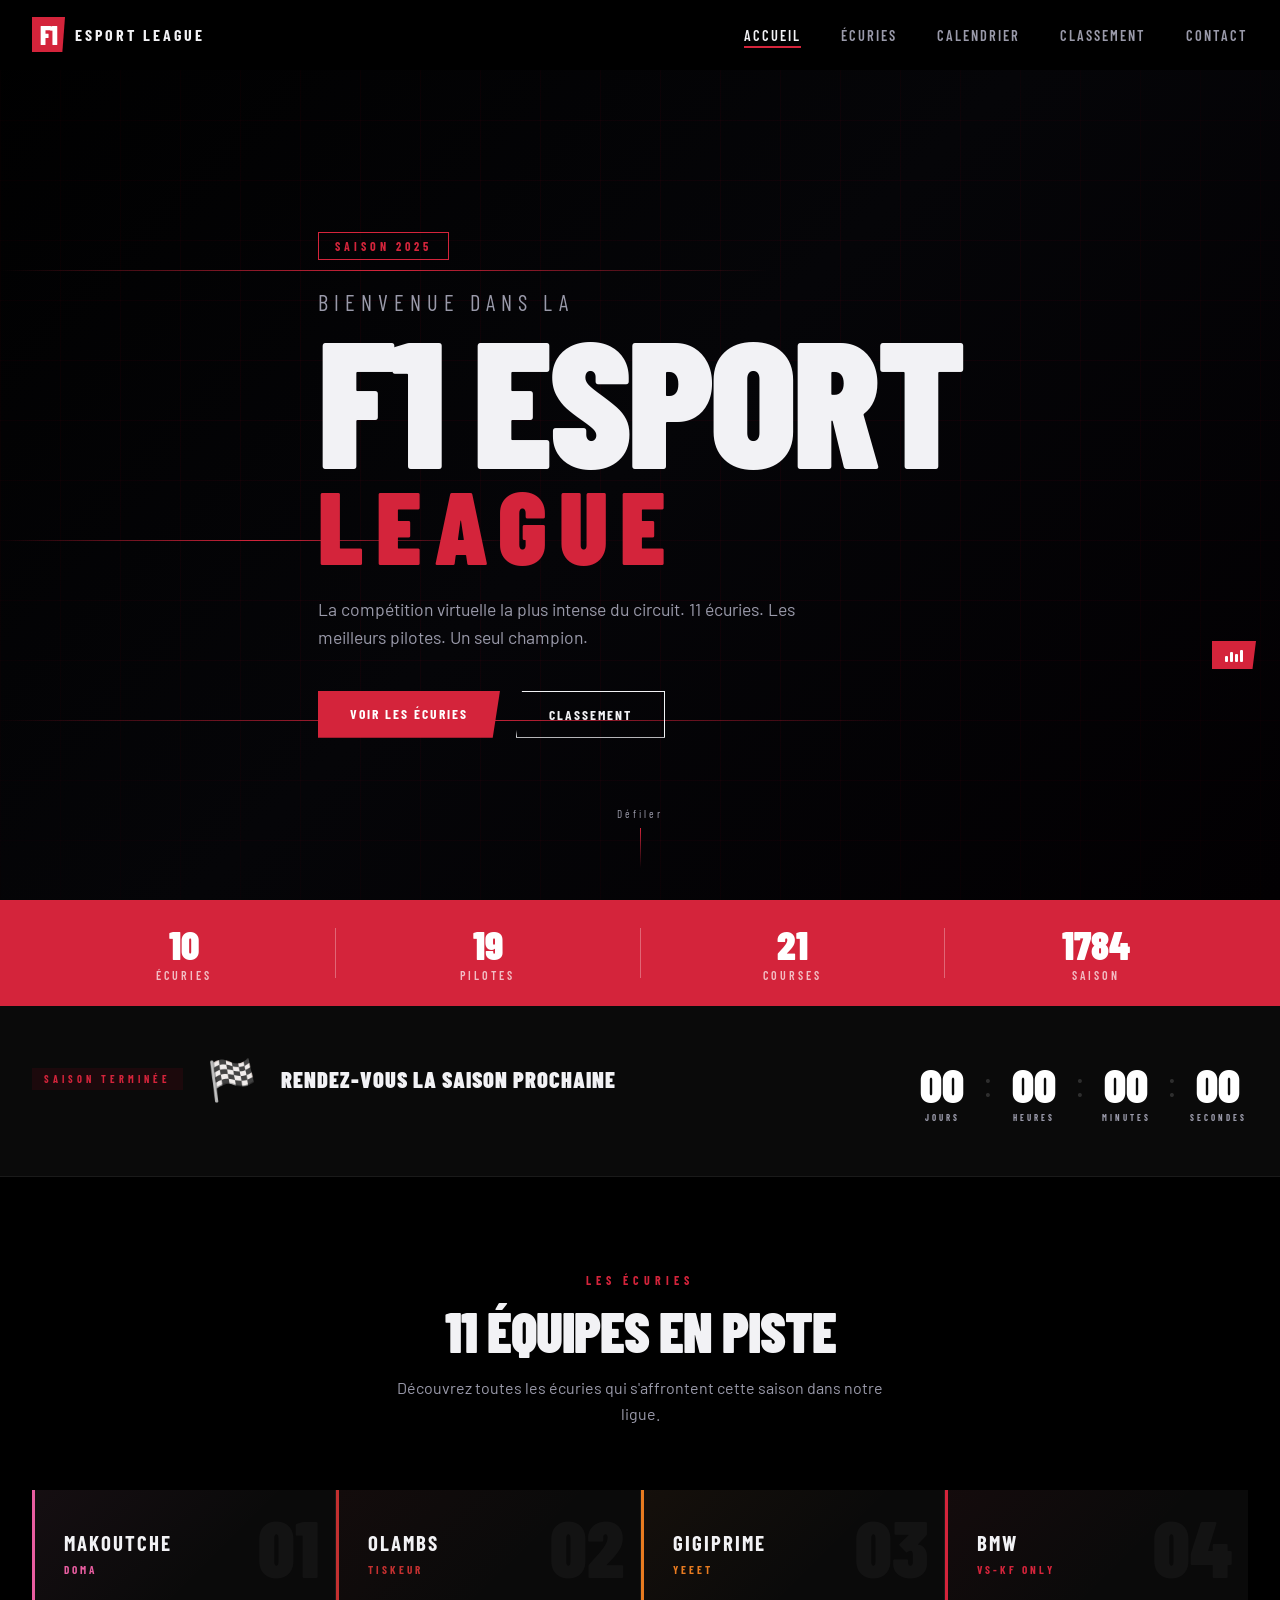
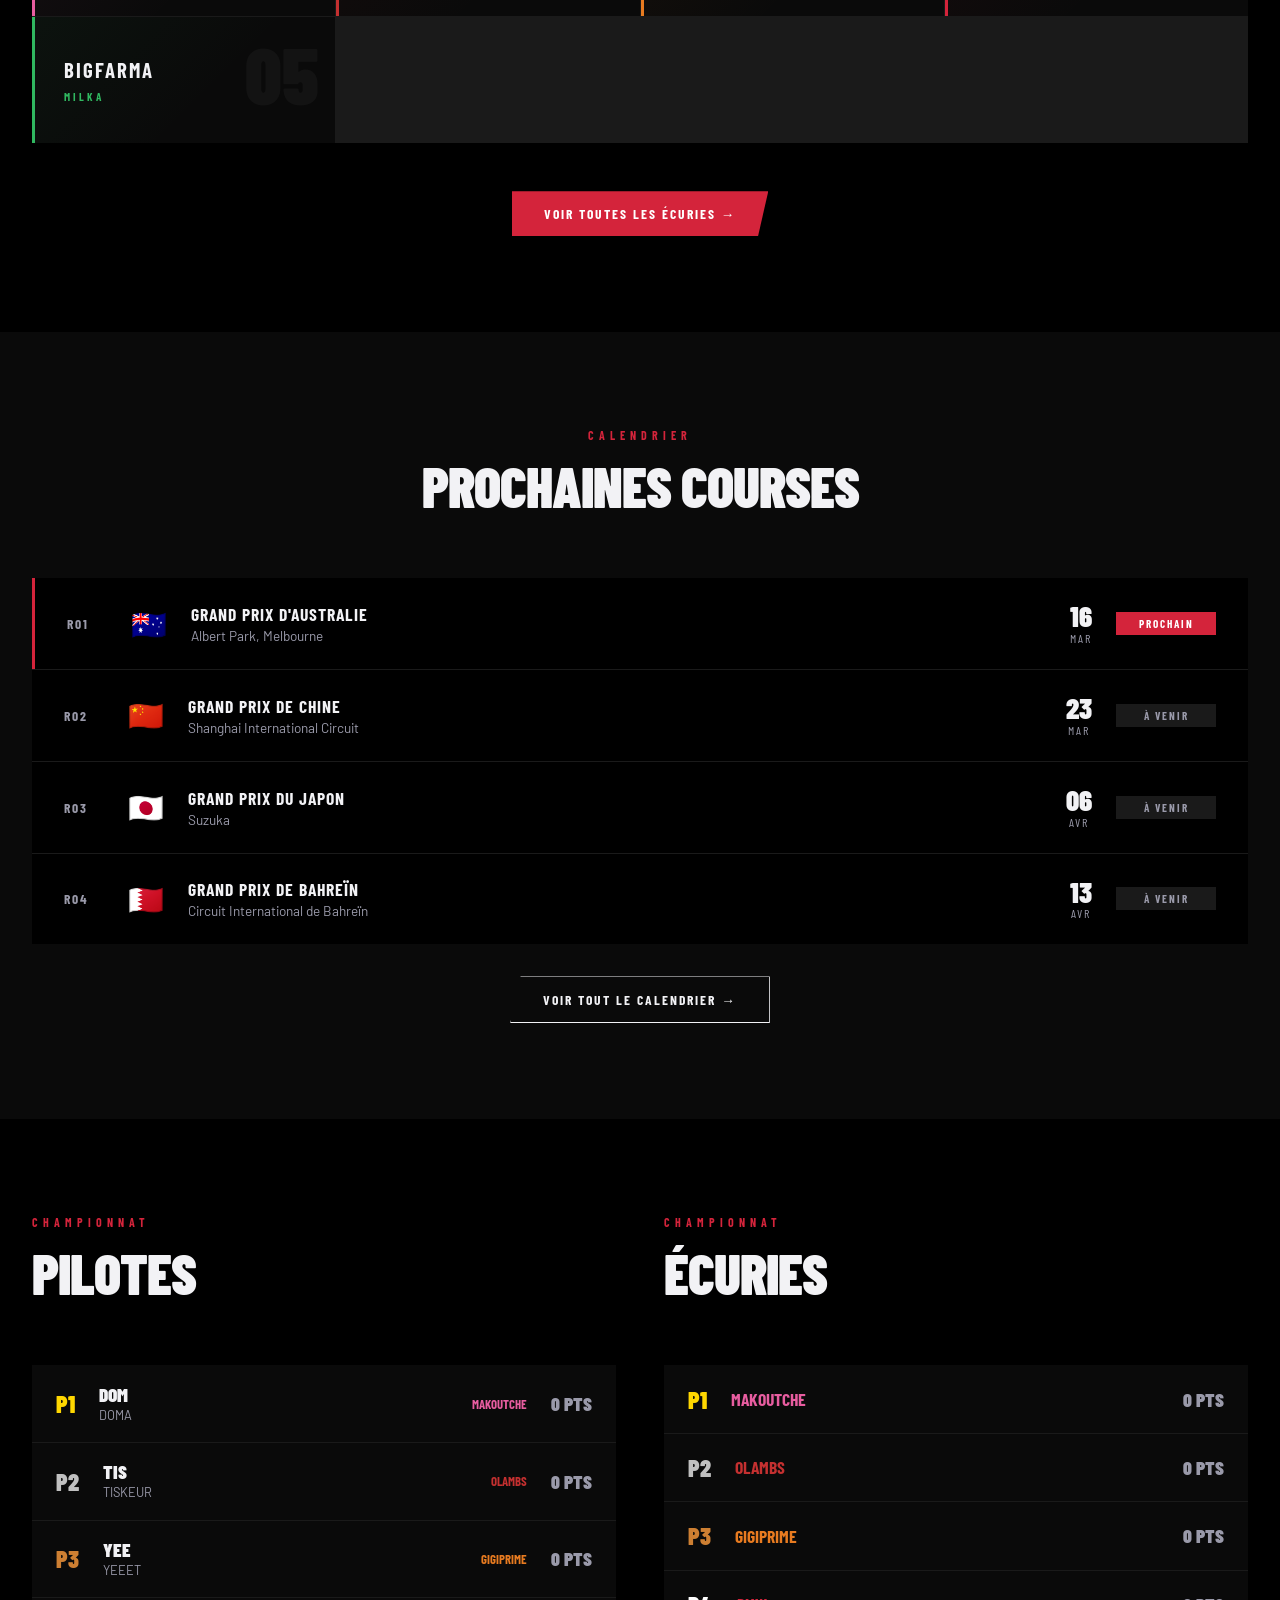
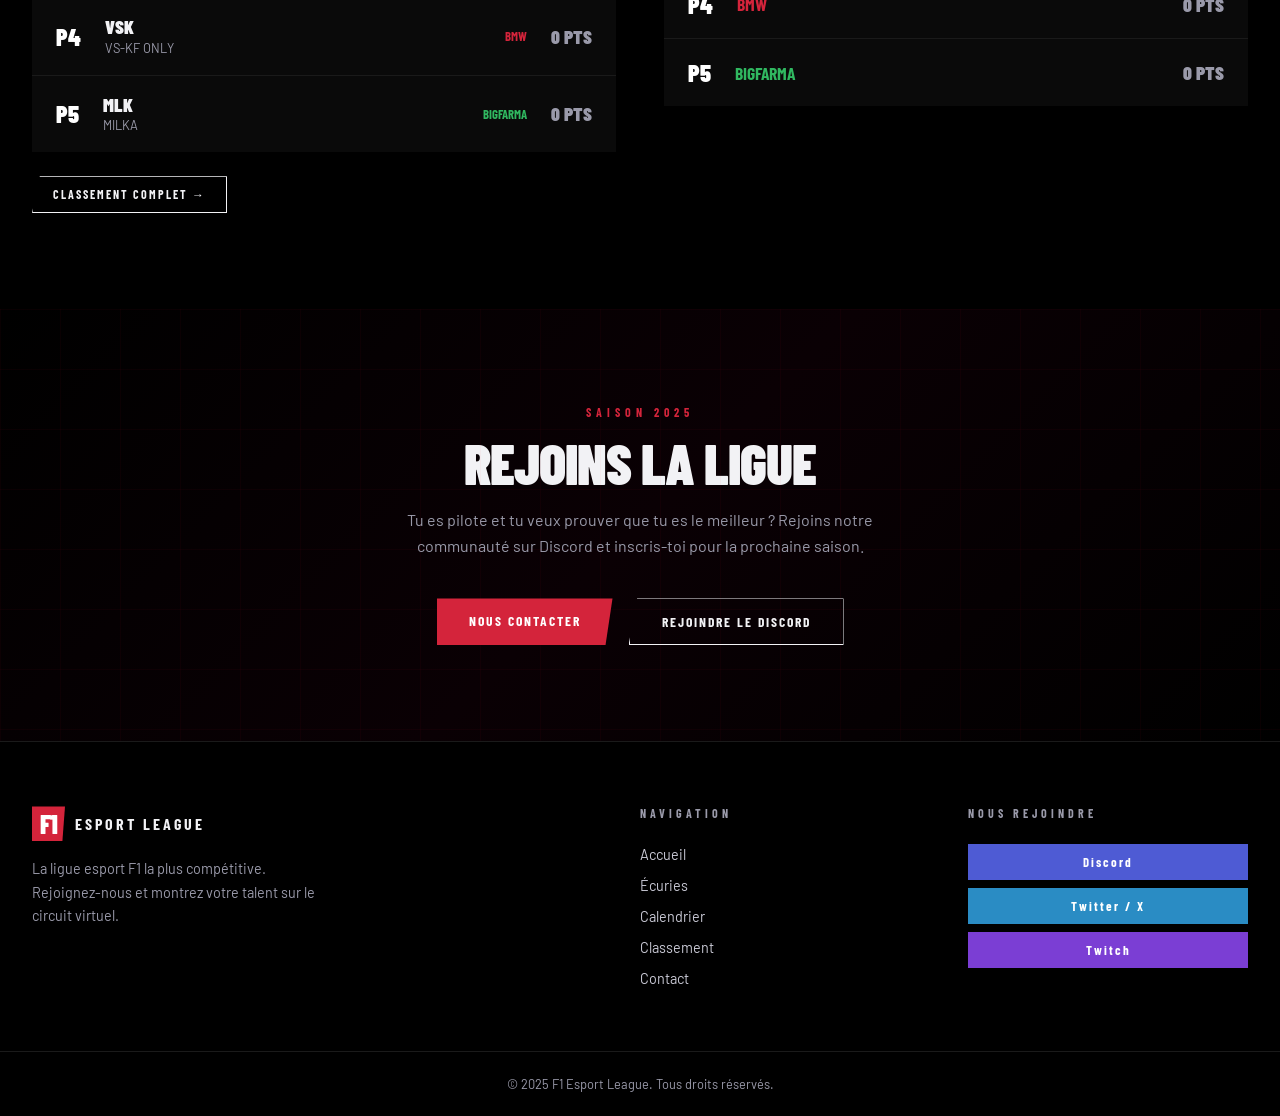
==== commit ac29e226: "Ajout player persistant + countdown dynamique" ====
--- a/index.html
+++ b/index.html
@@ -104,10 +104,10 @@
   <section class="countdown-section">
     <div class="countdown-inner">
       <div class="countdown-info">
-        <div class="countdown-tag">PROCHAINE COURSE</div>
-        <div class="countdown-flag">🇦🇺</div>
-        <div class="countdown-gp">GRAND PRIX D'AUSTRALIE</div>
-        <div class="countdown-circuit">Albert Park, Melbourne — R01 — 16/03/2025</div>
+        <div class="countdown-tag" id="cd-tag">PROCHAINE COURSE</div>
+        <div class="countdown-flag" id="cd-flag">🏁</div>
+        <div class="countdown-gp" id="cd-gp">—</div>
+        <div class="countdown-circuit" id="cd-circuit">—</div>
       </div>
       <div class="countdown-timer" id="countdown">
         <div class="cd-block">
@@ -352,26 +352,117 @@
       standingEcuries.appendChild(item);
     });
 
-    // --- COUNTDOWN ---
-    const raceDate = new Date('2025-03-16T04:00:00');
+    // --- CALENDRIER DES COURSES (start = vendredi, end = dimanche soir) ---
+    const RACES = [
+      { round: 'R01', gp: "GRAND PRIX D'AUSTRALIE", circuit: 'Albert Park, Melbourne', flag: '🇦🇺', start: '2025-03-14', end: '2025-03-16' },
+      { round: 'R02', gp: 'GRAND PRIX DE CHINE', circuit: 'Shanghai International Circuit', flag: '🇨🇳', start: '2025-03-21', end: '2025-03-23' },
+      { round: 'R03', gp: 'GRAND PRIX DU JAPON', circuit: 'Suzuka Circuit', flag: '🇯🇵', start: '2025-04-04', end: '2025-04-06' },
+      { round: 'R04', gp: 'GRAND PRIX DE BAHREÏN', circuit: 'Bahrain International Circuit', flag: '🇧🇭', start: '2025-04-11', end: '2025-04-13' },
+      { round: 'R05', gp: "GRAND PRIX D'ARABIE SAOUDITE", circuit: 'Jeddah Corniche Circuit', flag: '🇸🇦', start: '2025-04-18', end: '2025-04-20' },
+      { round: 'R06', gp: 'GRAND PRIX DE MIAMI', circuit: 'Miami International Autodrome', flag: '🇺🇸', start: '2025-05-02', end: '2025-05-04' },
+      { round: 'R07', gp: "GRAND PRIX D'ÉMILIE-ROMAGNE", circuit: 'Autodromo Enzo e Dino Ferrari, Imola', flag: '🇮🇹', start: '2025-05-16', end: '2025-05-18' },
+      { round: 'R08', gp: 'GRAND PRIX DE MONACO', circuit: 'Circuit de Monaco', flag: '🇲🇨', start: '2025-05-23', end: '2025-05-25' },
+      { round: 'R09', gp: "GRAND PRIX D'ESPAGNE", circuit: 'Circuit de Barcelona-Catalunya', flag: '🇪🇸', start: '2025-05-30', end: '2025-06-01' },
+      { round: 'R10', gp: 'GRAND PRIX DU CANADA', circuit: 'Circuit Gilles-Villeneuve, Montréal', flag: '🇨🇦', start: '2025-06-13', end: '2025-06-15' },
+      { round: 'R11', gp: "GRAND PRIX D'AUTRICHE", circuit: 'Red Bull Ring, Spielberg', flag: '🇦🇹', start: '2025-06-27', end: '2025-06-29' },
+      { round: 'R12', gp: 'GRAND PRIX DE GRANDE-BRETAGNE', circuit: 'Silverstone Circuit', flag: '🇬🇧', start: '2025-07-04', end: '2025-07-06' },
+      { round: 'R13', gp: 'GRAND PRIX DE BELGIQUE', circuit: 'Circuit de Spa-Francorchamps', flag: '🇧🇪', start: '2025-07-25', end: '2025-07-27' },
+      { round: 'R14', gp: 'GRAND PRIX DE HONGRIE', circuit: 'Hungaroring, Budapest', flag: '🇭🇺', start: '2025-08-01', end: '2025-08-03' },
+      { round: 'R15', gp: 'GRAND PRIX DE PAYS-BAS', circuit: 'Circuit Zandvoort', flag: '🇳🇱', start: '2025-08-29', end: '2025-08-31' },
+      { round: 'R16', gp: "GRAND PRIX D'ITALIE", circuit: 'Autodromo Nazionale Monza', flag: '🇮🇹', start: '2025-09-05', end: '2025-09-07' },
+      { round: 'R17', gp: "GRAND PRIX D'AZERBAÏDJAN", circuit: 'Baku City Circuit', flag: '🇦🇿', start: '2025-09-19', end: '2025-09-21' },
+      { round: 'R18', gp: 'GRAND PRIX DE SINGAPOUR', circuit: 'Marina Bay Street Circuit', flag: '🇸🇬', start: '2025-10-03', end: '2025-10-05' },
+      { round: 'R19', gp: 'GRAND PRIX DES ÉTATS-UNIS', circuit: 'Circuit of the Americas, Austin', flag: '🇺🇸', start: '2025-10-17', end: '2025-10-19' },
+      { round: 'R20', gp: 'GRAND PRIX DU MEXIQUE', circuit: 'Autódromo Hermanos Rodríguez', flag: '🇲🇽', start: '2025-10-24', end: '2025-10-26' },
+      { round: 'R21', gp: 'GRAND PRIX DU BRÉSIL', circuit: 'Autódromo José Carlos Pace, Interlagos', flag: '🇧🇷', start: '2025-11-07', end: '2025-11-09' },
+      { round: 'R22', gp: 'GRAND PRIX DE LAS VEGAS', circuit: 'Las Vegas Strip Circuit', flag: '🇺🇸', start: '2025-11-20', end: '2025-11-22' },
+      { round: 'R23', gp: 'GRAND PRIX DU QATAR', circuit: 'Lusail International Circuit', flag: '🇶🇦', start: '2025-11-28', end: '2025-11-30' },
+      { round: 'R24', gp: "GRAND PRIX D'ABU DHABI", circuit: 'Yas Marina Circuit', flag: '🇦🇪', start: '2025-12-05', end: '2025-12-07' },
+    ];
+
+    function fmtDate(d) {
+      return String(d.getDate()).padStart(2,'0') + '/' + String(d.getMonth()+1).padStart(2,'0') + '/' + d.getFullYear();
+    }
+
     function updateCountdown() {
       const now = new Date();
-      const diff = raceDate - now;
-      if (diff <= 0) {
+      const tagEl = document.getElementById('cd-tag');
+      const flagEl = document.getElementById('cd-flag');
+      const gpEl = document.getElementById('cd-gp');
+      const circuitEl = document.getElementById('cd-circuit');
+      const timerEl = document.getElementById('countdown');
+
+      // Find next or current race
+      let race = null;
+      let isLive = false;
+      for (const r of RACES) {
+        const start = new Date(r.start + 'T00:00:00');
+        const end = new Date(r.end + 'T23:59:59');
+        if (now >= start && now <= end) {
+          race = r; isLive = true; break;
+        }
+        if (now < start) {
+          race = r; break;
+        }
+      }
+
+      if (!race) {
+        // Season is over
+        tagEl.textContent = 'SAISON TERMINÉE';
+        flagEl.textContent = '🏁';
+        gpEl.textContent = 'RENDEZ-VOUS LA SAISON PROCHAINE';
+        circuitEl.textContent = '';
         document.getElementById('cd-days').textContent = '00';
         document.getElementById('cd-hours').textContent = '00';
         document.getElementById('cd-mins').textContent = '00';
         document.getElementById('cd-secs').textContent = '00';
         return;
       }
-      const d = Math.floor(diff / 86400000);
-      const h = Math.floor((diff % 86400000) / 3600000);
-      const m = Math.floor((diff % 3600000) / 60000);
-      const s = Math.floor((diff % 60000) / 1000);
-      document.getElementById('cd-days').textContent = String(d).padStart(2,'0');
-      document.getElementById('cd-hours').textContent = String(h).padStart(2,'0');
-      document.getElementById('cd-mins').textContent = String(m).padStart(2,'0');
-      document.getElementById('cd-secs').textContent = String(s).padStart(2,'0');
+
+      // Update race info
+      flagEl.textContent = race.flag;
+      gpEl.textContent = race.gp;
+      const raceEnd = new Date(race.end);
+      circuitEl.textContent = race.circuit + ' — ' + race.round + ' — ' + fmtDate(raceEnd);
+
+      if (isLive) {
+        // EN DIRECT !
+        tagEl.textContent = '🔴 EN DIRECT';
+        tagEl.style.color = '#e10600';
+        document.getElementById('cd-days').textContent = '🏎️';
+        document.getElementById('cd-hours').textContent = '';
+        document.getElementById('cd-mins').textContent = '';
+        document.getElementById('cd-secs').textContent = '';
+        // Hide separators
+        timerEl.querySelectorAll('.cd-sep').forEach(s => s.style.display = 'none');
+        timerEl.querySelectorAll('.cd-label').forEach(s => s.style.display = 'none');
+        // Show only one block with EN DIRECT
+        const blocks = timerEl.querySelectorAll('.cd-block');
+        blocks[0].querySelector('.cd-num').textContent = 'EN';
+        blocks[0].querySelector('.cd-num').style.fontSize = '2rem';
+        blocks[1].querySelector('.cd-num').textContent = 'DIRECT';
+        blocks[1].querySelector('.cd-num').style.fontSize = '2rem';
+        blocks[2].querySelector('.cd-num').textContent = '';
+        blocks[3].querySelector('.cd-num').textContent = '';
+      } else {
+        // Countdown vers la course
+        tagEl.textContent = 'PROCHAINE COURSE';
+        tagEl.style.color = '';
+        timerEl.querySelectorAll('.cd-sep').forEach(s => s.style.display = '');
+        timerEl.querySelectorAll('.cd-label').forEach(s => s.style.display = '');
+        timerEl.querySelectorAll('.cd-num').forEach(s => s.style.fontSize = '');
+
+        const raceStart = new Date(race.start + 'T00:00:00');
+        const diff = raceStart - now;
+        const d = Math.floor(diff / 86400000);
+        const h = Math.floor((diff % 86400000) / 3600000);
+        const m = Math.floor((diff % 3600000) / 60000);
+        const s = Math.floor((diff % 60000) / 1000);
+        document.getElementById('cd-days').textContent = String(d).padStart(2,'0');
+        document.getElementById('cd-hours').textContent = String(h).padStart(2,'0');
+        document.getElementById('cd-mins').textContent = String(m).padStart(2,'0');
+        document.getElementById('cd-secs').textContent = String(s).padStart(2,'0');
+      }
     }
     updateCountdown();
     setInterval(updateCountdown, 1000);
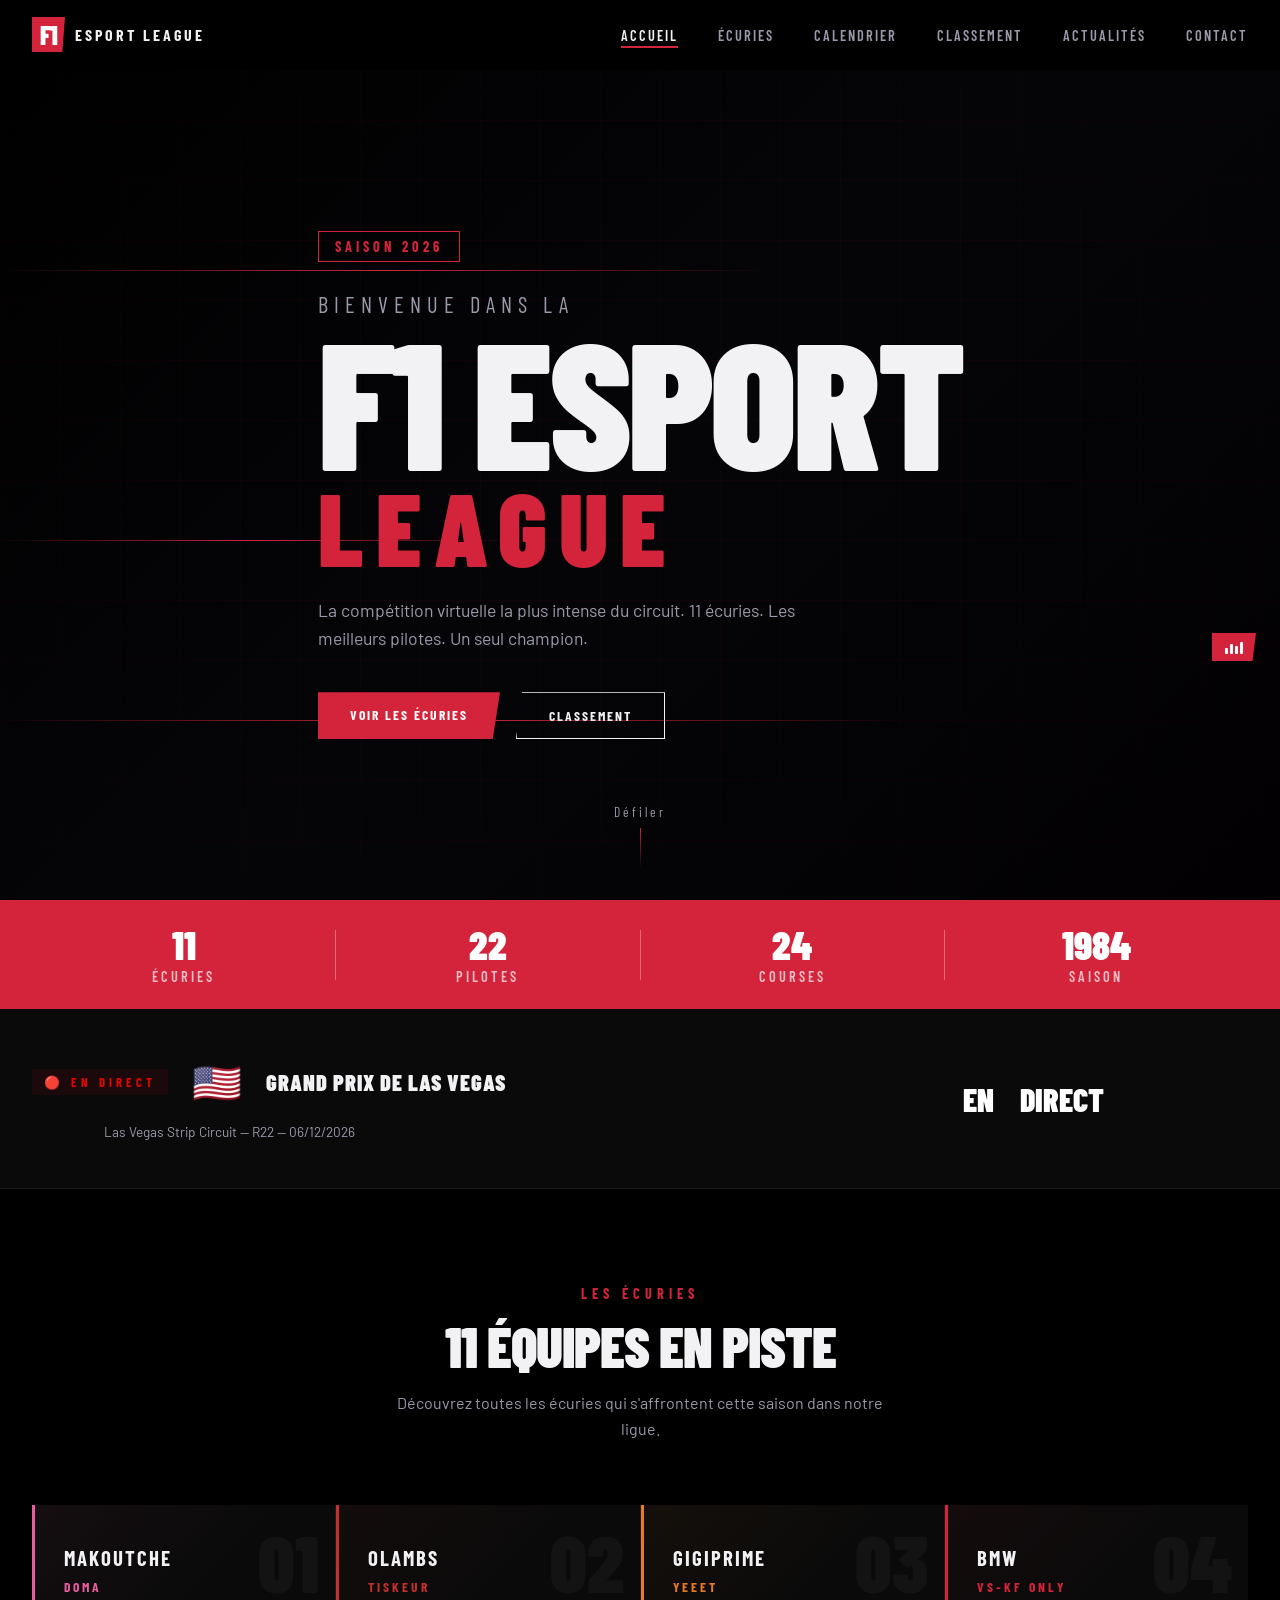
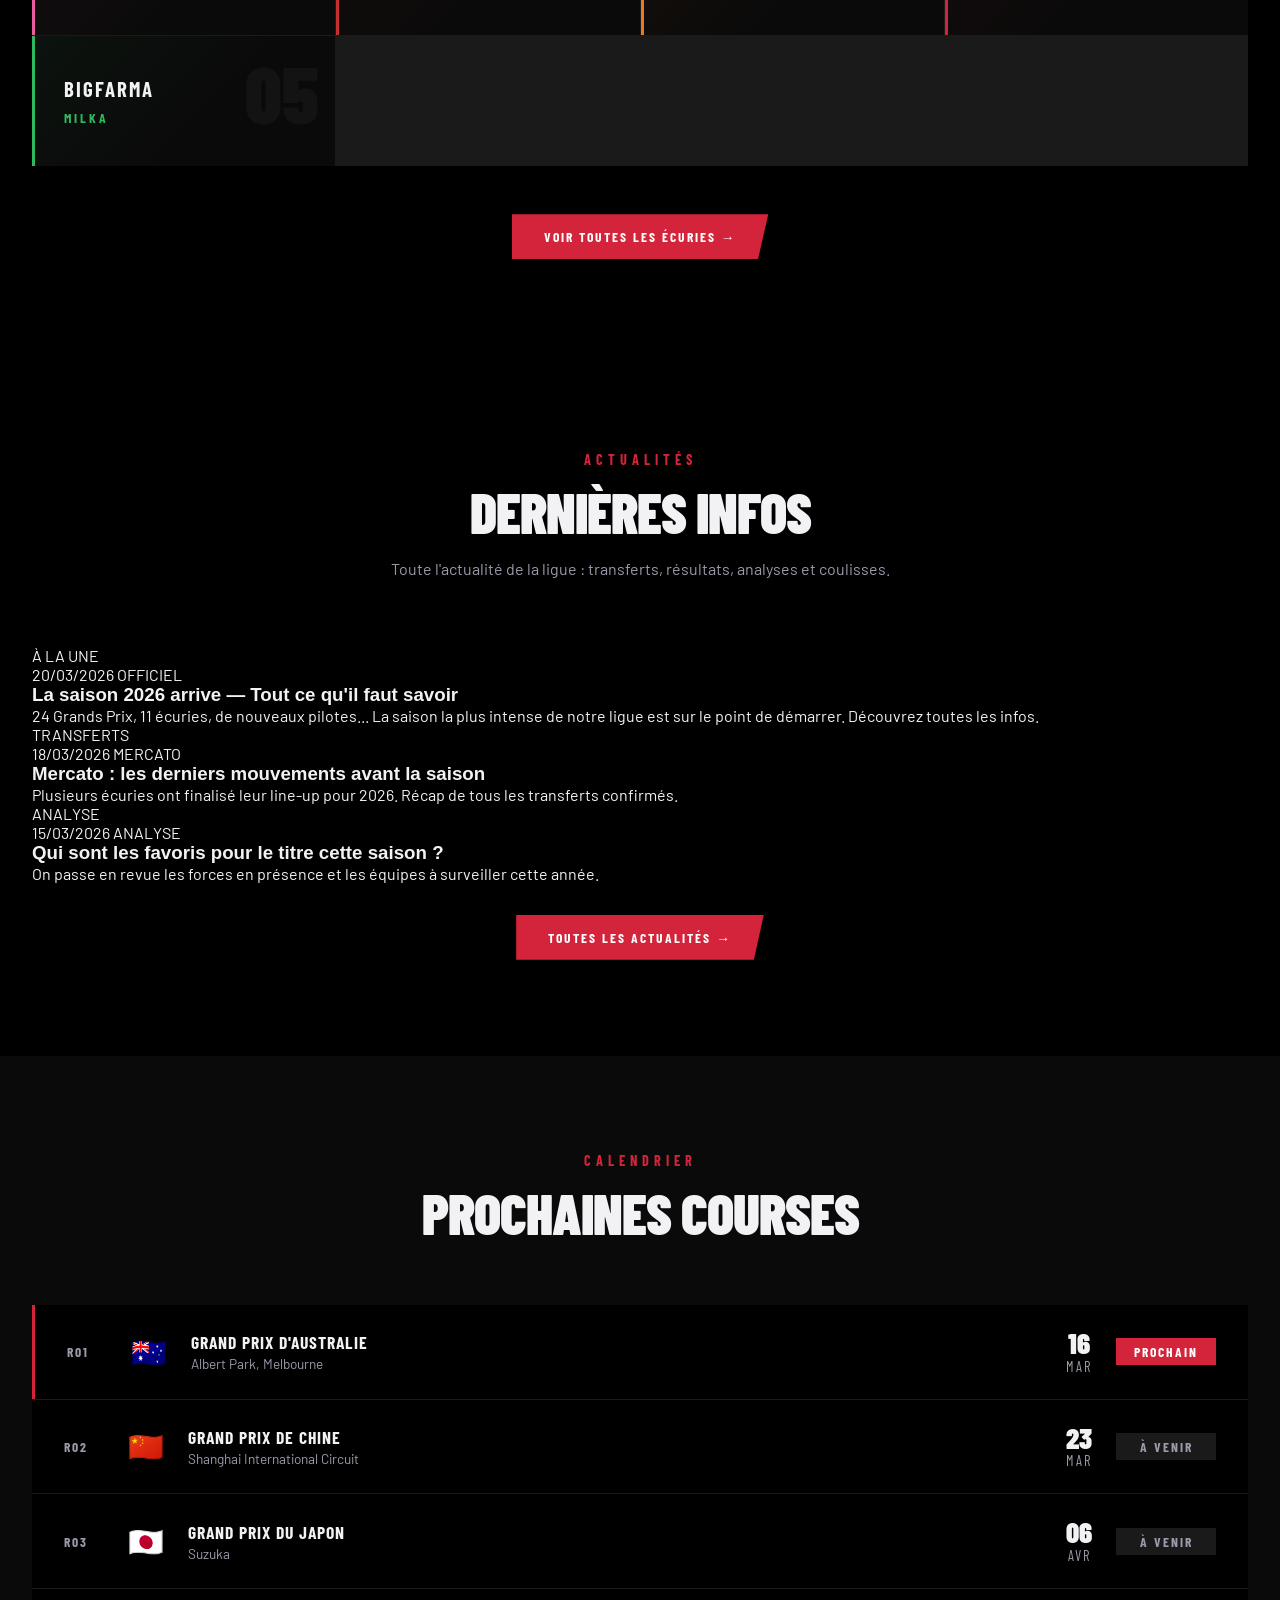
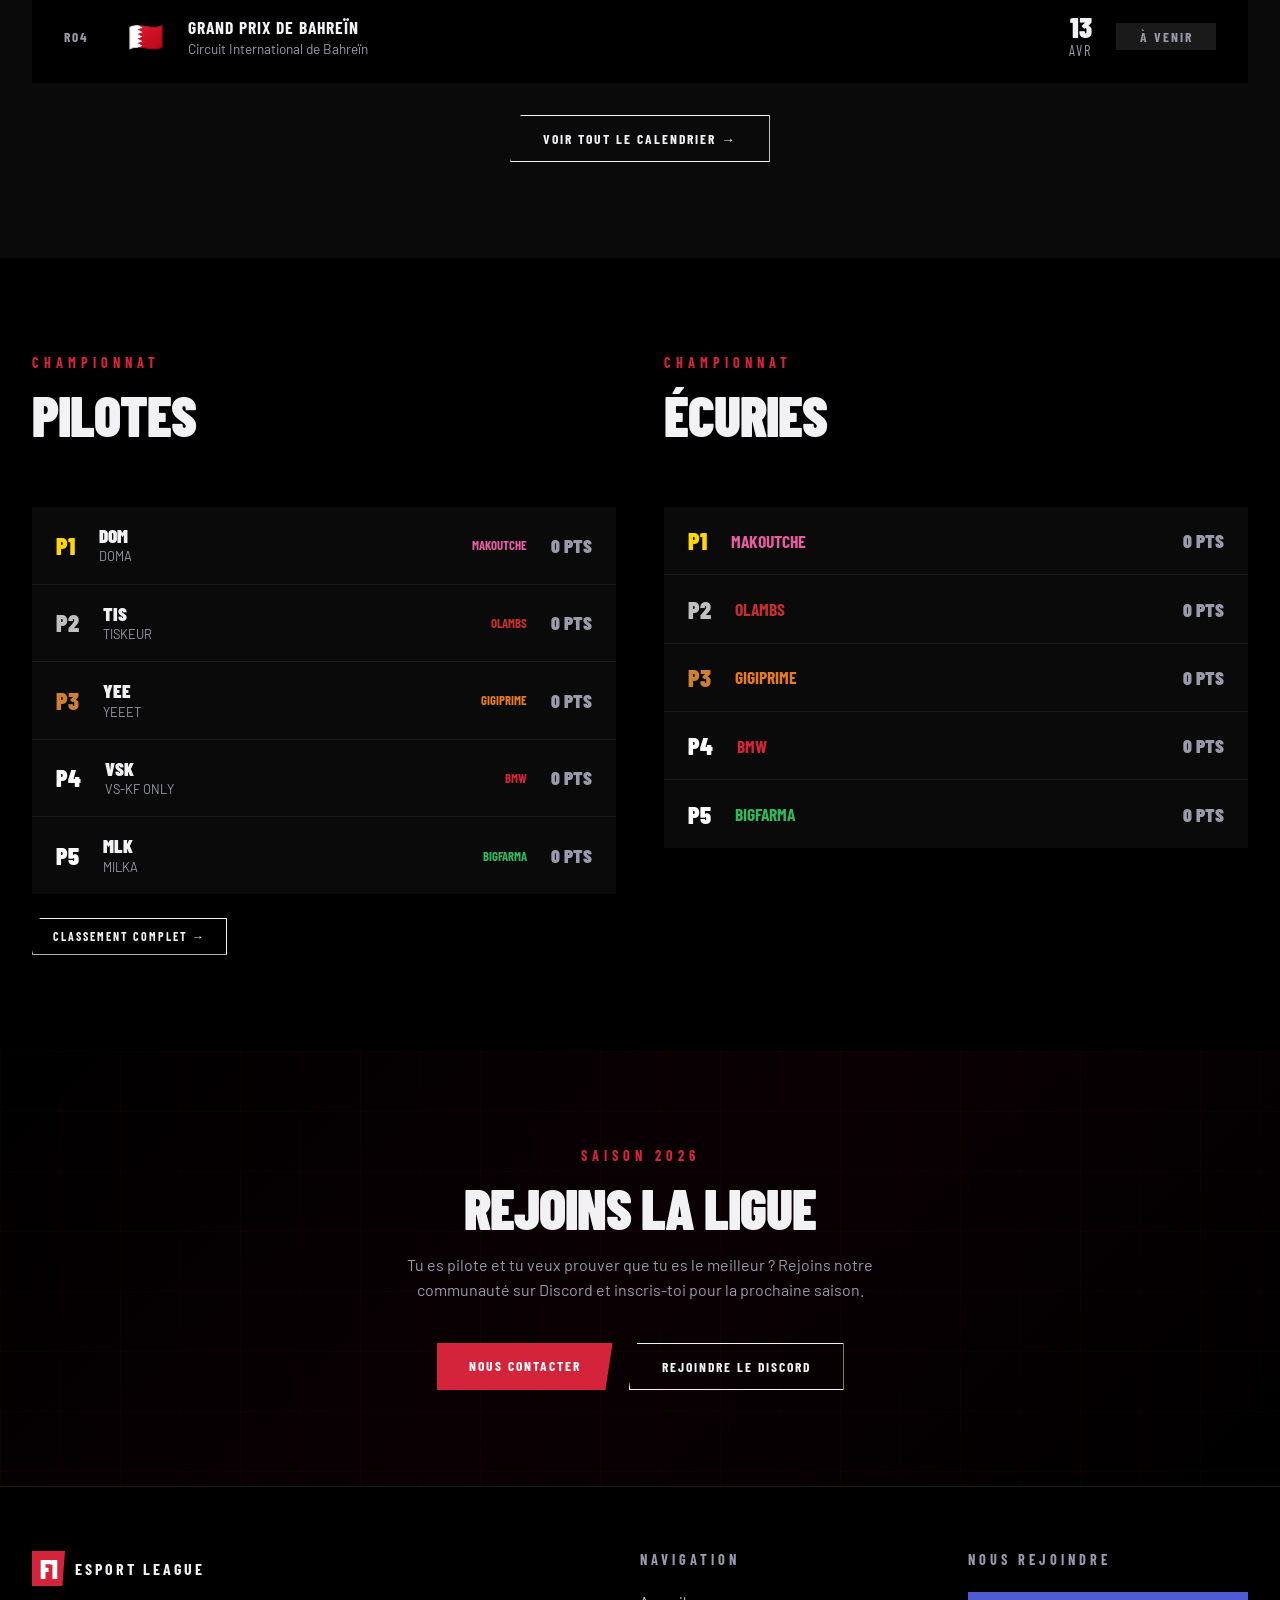
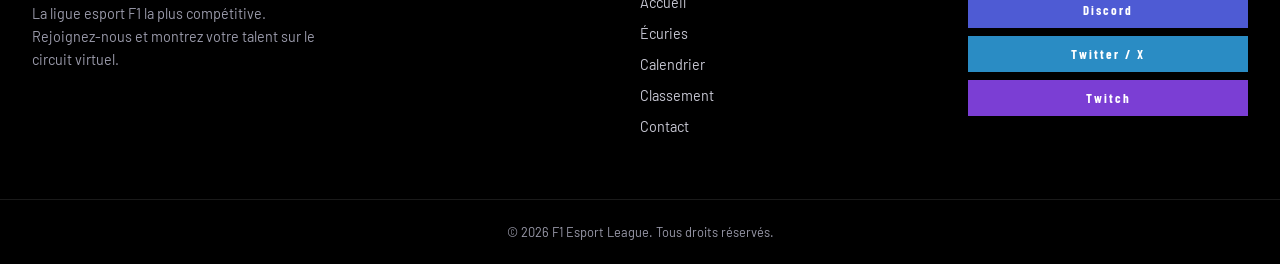
==== commit 8e92ec6b: "Description de ce que tu as changé" ====
--- a/index.html
+++ b/index.html
@@ -36,6 +36,7 @@
         <li><a href="teams.html">Écuries</a></li>
         <li><a href="calendrier.html">Calendrier</a></li>
         <li><a href="classement.html">Classement</a></li>
+        <li><a href="actualites.html">Actualités</a></li>
         <li><a href="contact.html">Contact</a></li>
       </ul>
       <button class="nav-toggle" id="navToggle">
@@ -55,7 +56,7 @@
       </div>
     </div>
     <div class="hero-content">
-      <div class="hero-badge">SAISON 2025</div>
+      <div class="hero-badge">SAISON 2026</div>
       <h1 class="hero-title">
         <span class="title-small">BIENVENUE DANS LA</span>
         <span class="title-big">F1 ESPORT</span>
@@ -94,7 +95,7 @@
       </div>
       <div class="stat-divider"></div>
       <div class="stat-item">
-        <span class="stat-number" data-target="2025">0</span>
+        <span class="stat-number" data-target="2026">0</span>
         <span class="stat-label">Saison</span>
       </div>
     </div>
@@ -148,6 +149,61 @@
     </div>
   </section>
 
+  <!-- ACTUALITÉS -->
+  <section class="news-section" id="actualites">
+    <div class="section-container">
+      <div class="section-header">
+        <div class="section-tag">ACTUALITÉS</div>
+        <h2 class="section-title">DERNIÈRES INFOS</h2>
+        <p class="section-desc">Toute l'actualité de la ligue : transferts, résultats, analyses et coulisses.</p>
+      </div>
+      <div class="news-grid">
+        <a href="actualites.html" class="news-card news-card-featured">
+          <div class="news-img" style="background-image:url('assets/news/placeholder.jpg');">
+            <div class="news-badge">À LA UNE</div>
+          </div>
+          <div class="news-body">
+            <div class="news-meta">
+              <span class="news-date">20/03/2026</span>
+              <span class="news-cat">OFFICIEL</span>
+            </div>
+            <h3 class="news-title">La saison 2026 arrive — Tout ce qu'il faut savoir</h3>
+            <p class="news-excerpt">24 Grands Prix, 11 écuries, de nouveaux pilotes... La saison la plus intense de notre ligue est sur le point de démarrer. Découvrez toutes les infos.</p>
+          </div>
+        </a>
+        <a href="actualites.html" class="news-card">
+          <div class="news-img" style="background-image:url('assets/news/placeholder2.jpg');">
+            <div class="news-badge">TRANSFERTS</div>
+          </div>
+          <div class="news-body">
+            <div class="news-meta">
+              <span class="news-date">18/03/2026</span>
+              <span class="news-cat">MERCATO</span>
+            </div>
+            <h3 class="news-title">Mercato : les derniers mouvements avant la saison</h3>
+            <p class="news-excerpt">Plusieurs écuries ont finalisé leur line-up pour 2026. Récap de tous les transferts confirmés.</p>
+          </div>
+        </a>
+        <a href="actualites.html" class="news-card">
+          <div class="news-img" style="background-image:url('assets/news/placeholder3.jpg');">
+            <div class="news-badge">ANALYSE</div>
+          </div>
+          <div class="news-body">
+            <div class="news-meta">
+              <span class="news-date">15/03/2026</span>
+              <span class="news-cat">ANALYSE</span>
+            </div>
+            <h3 class="news-title">Qui sont les favoris pour le titre cette saison ?</h3>
+            <p class="news-excerpt">On passe en revue les forces en présence et les équipes à surveiller cette année.</p>
+          </div>
+        </a>
+      </div>
+      <div class="teams-cta" style="margin-top:2rem;">
+        <a href="actualites.html" class="btn btn-primary">Toutes les actualités →</a>
+      </div>
+    </div>
+  </section>
+
   <!-- CALENDRIER -->
   <section class="calendrier" id="calendrier">
     <div class="section-container">
@@ -243,7 +299,7 @@
   <!-- CTA REJOINDRE -->
   <section class="cta-section">
     <div class="section-container" style="text-align:center;">
-      <div class="section-tag">SAISON 2025</div>
+      <div class="section-tag">SAISON 2026</div>
       <h2 class="section-title">REJOINS LA LIGUE</h2>
       <p class="section-desc" style="margin-bottom:2.5rem;">
         Tu es pilote et tu veux prouver que tu es le meilleur ? Rejoins notre communauté sur Discord et inscris-toi pour la prochaine saison.
@@ -288,7 +344,7 @@
       </div>
     </div>
     <div class="footer-bottom">
-      <span>© 2025 F1 Esport League. Tous droits réservés.</span>
+      <span>© 2026 F1 Esport League. Tous droits réservés.</span>
     </div>
   </footer>
 
@@ -354,30 +410,30 @@
 
     // --- CALENDRIER DES COURSES (start = vendredi, end = dimanche soir) ---
     const RACES = [
-      { round: 'R01', gp: "GRAND PRIX D'AUSTRALIE", circuit: 'Albert Park, Melbourne', flag: '🇦🇺', start: '2025-03-14', end: '2025-03-16' },
-      { round: 'R02', gp: 'GRAND PRIX DE CHINE', circuit: 'Shanghai International Circuit', flag: '🇨🇳', start: '2025-03-21', end: '2025-03-23' },
-      { round: 'R03', gp: 'GRAND PRIX DU JAPON', circuit: 'Suzuka Circuit', flag: '🇯🇵', start: '2025-04-04', end: '2025-04-06' },
-      { round: 'R04', gp: 'GRAND PRIX DE BAHREÏN', circuit: 'Bahrain International Circuit', flag: '🇧🇭', start: '2025-04-11', end: '2025-04-13' },
-      { round: 'R05', gp: "GRAND PRIX D'ARABIE SAOUDITE", circuit: 'Jeddah Corniche Circuit', flag: '🇸🇦', start: '2025-04-18', end: '2025-04-20' },
-      { round: 'R06', gp: 'GRAND PRIX DE MIAMI', circuit: 'Miami International Autodrome', flag: '🇺🇸', start: '2025-05-02', end: '2025-05-04' },
-      { round: 'R07', gp: "GRAND PRIX D'ÉMILIE-ROMAGNE", circuit: 'Autodromo Enzo e Dino Ferrari, Imola', flag: '🇮🇹', start: '2025-05-16', end: '2025-05-18' },
-      { round: 'R08', gp: 'GRAND PRIX DE MONACO', circuit: 'Circuit de Monaco', flag: '🇲🇨', start: '2025-05-23', end: '2025-05-25' },
-      { round: 'R09', gp: "GRAND PRIX D'ESPAGNE", circuit: 'Circuit de Barcelona-Catalunya', flag: '🇪🇸', start: '2025-05-30', end: '2025-06-01' },
-      { round: 'R10', gp: 'GRAND PRIX DU CANADA', circuit: 'Circuit Gilles-Villeneuve, Montréal', flag: '🇨🇦', start: '2025-06-13', end: '2025-06-15' },
-      { round: 'R11', gp: "GRAND PRIX D'AUTRICHE", circuit: 'Red Bull Ring, Spielberg', flag: '🇦🇹', start: '2025-06-27', end: '2025-06-29' },
-      { round: 'R12', gp: 'GRAND PRIX DE GRANDE-BRETAGNE', circuit: 'Silverstone Circuit', flag: '🇬🇧', start: '2025-07-04', end: '2025-07-06' },
-      { round: 'R13', gp: 'GRAND PRIX DE BELGIQUE', circuit: 'Circuit de Spa-Francorchamps', flag: '🇧🇪', start: '2025-07-25', end: '2025-07-27' },
-      { round: 'R14', gp: 'GRAND PRIX DE HONGRIE', circuit: 'Hungaroring, Budapest', flag: '🇭🇺', start: '2025-08-01', end: '2025-08-03' },
-      { round: 'R15', gp: 'GRAND PRIX DE PAYS-BAS', circuit: 'Circuit Zandvoort', flag: '🇳🇱', start: '2025-08-29', end: '2025-08-31' },
-      { round: 'R16', gp: "GRAND PRIX D'ITALIE", circuit: 'Autodromo Nazionale Monza', flag: '🇮🇹', start: '2025-09-05', end: '2025-09-07' },
-      { round: 'R17', gp: "GRAND PRIX D'AZERBAÏDJAN", circuit: 'Baku City Circuit', flag: '🇦🇿', start: '2025-09-19', end: '2025-09-21' },
-      { round: 'R18', gp: 'GRAND PRIX DE SINGAPOUR', circuit: 'Marina Bay Street Circuit', flag: '🇸🇬', start: '2025-10-03', end: '2025-10-05' },
-      { round: 'R19', gp: 'GRAND PRIX DES ÉTATS-UNIS', circuit: 'Circuit of the Americas, Austin', flag: '🇺🇸', start: '2025-10-17', end: '2025-10-19' },
-      { round: 'R20', gp: 'GRAND PRIX DU MEXIQUE', circuit: 'Autódromo Hermanos Rodríguez', flag: '🇲🇽', start: '2025-10-24', end: '2025-10-26' },
-      { round: 'R21', gp: 'GRAND PRIX DU BRÉSIL', circuit: 'Autódromo José Carlos Pace, Interlagos', flag: '🇧🇷', start: '2025-11-07', end: '2025-11-09' },
-      { round: 'R22', gp: 'GRAND PRIX DE LAS VEGAS', circuit: 'Las Vegas Strip Circuit', flag: '🇺🇸', start: '2025-11-20', end: '2025-11-22' },
-      { round: 'R23', gp: 'GRAND PRIX DU QATAR', circuit: 'Lusail International Circuit', flag: '🇶🇦', start: '2025-11-28', end: '2025-11-30' },
-      { round: 'R24', gp: "GRAND PRIX D'ABU DHABI", circuit: 'Yas Marina Circuit', flag: '🇦🇪', start: '2025-12-05', end: '2025-12-07' },
+      { round: 'R01', gp: "GRAND PRIX D'AUSTRALIE", circuit: 'Albert Park, Melbourne', flag: '🇦🇺', start: '2026-05-01', end: '2026-05-03' },
+      { round: 'R02', gp: 'GRAND PRIX DE CHINE', circuit: 'Shanghai International Circuit', flag: '🇨🇳', start: '2026-05-08', end: '2026-05-10' },
+      { round: 'R03', gp: 'GRAND PRIX DU JAPON', circuit: 'Suzuka Circuit', flag: '🇯🇵', start: '2026-05-22', end: '2026-05-24' },
+      { round: 'R04', gp: 'GRAND PRIX DE BAHREÏN', circuit: 'Bahrain International Circuit', flag: '🇧🇭', start: '2026-05-29', end: '2026-05-31' },
+      { round: 'R05', gp: "GRAND PRIX D'ARABIE SAOUDITE", circuit: 'Jeddah Corniche Circuit', flag: '🇸🇦', start: '2026-06-05', end: '2026-06-07' },
+      { round: 'R06', gp: 'GRAND PRIX DE MIAMI', circuit: 'Miami International Autodrome', flag: '🇺🇸', start: '2026-06-19', end: '2026-06-21' },
+      { round: 'R07', gp: "GRAND PRIX D'ÉMILIE-ROMAGNE", circuit: 'Autodromo Enzo e Dino Ferrari, Imola', flag: '🇮🇹', start: '2026-06-26', end: '2026-06-28' },
+      { round: 'R08', gp: 'GRAND PRIX DE MONACO', circuit: 'Circuit de Monaco', flag: '🇲🇨', start: '2026-07-03', end: '2026-07-05' },
+      { round: 'R09', gp: "GRAND PRIX D'ESPAGNE", circuit: 'Circuit de Barcelona-Catalunya', flag: '🇪🇸', start: '2026-07-10', end: '2026-07-12' },
+      { round: 'R10', gp: 'GRAND PRIX DU CANADA', circuit: 'Circuit Gilles-Villeneuve, Montréal', flag: '🇨🇦', start: '2026-07-24', end: '2026-07-26' },
+      { round: 'R11', gp: "GRAND PRIX D'AUTRICHE", circuit: 'Red Bull Ring, Spielberg', flag: '🇦🇹', start: '2026-07-31', end: '2026-08-02' },
+      { round: 'R12', gp: 'GRAND PRIX DE GRANDE-BRETAGNE', circuit: 'Silverstone Circuit', flag: '🇬🇧', start: '2026-08-07', end: '2026-08-09' },
+      { round: 'R13', gp: 'GRAND PRIX DE BELGIQUE', circuit: 'Circuit de Spa-Francorchamps', flag: '🇧🇪', start: '2026-08-28', end: '2026-08-30' },
+      { round: 'R14', gp: 'GRAND PRIX DE HONGRIE', circuit: 'Hungaroring, Budapest', flag: '🇭🇺', start: '2026-09-04', end: '2026-09-06' },
+      { round: 'R15', gp: 'GRAND PRIX DE PAYS-BAS', circuit: 'Circuit Zandvoort', flag: '🇳🇱', start: '2026-09-18', end: '2026-09-20' },
+      { round: 'R16', gp: "GRAND PRIX D'ITALIE", circuit: 'Autodromo Nazionale Monza', flag: '🇮🇹', start: '2026-09-25', end: '2026-09-27' },
+      { round: 'R17', gp: "GRAND PRIX D'AZERBAÏDJAN", circuit: 'Baku City Circuit', flag: '🇦🇿', start: '2026-10-09', end: '2026-10-11' },
+      { round: 'R18', gp: 'GRAND PRIX DE SINGAPOUR', circuit: 'Marina Bay Street Circuit', flag: '🇸🇬', start: '2026-10-16', end: '2026-10-18' },
+      { round: 'R19', gp: 'GRAND PRIX DES ÉTATS-UNIS', circuit: 'Circuit of the Americas, Austin', flag: '🇺🇸', start: '2026-10-30', end: '2026-11-01' },
+      { round: 'R20', gp: 'GRAND PRIX DU MEXIQUE', circuit: 'Autódromo Hermanos Rodríguez', flag: '🇲🇽', start: '2026-11-06', end: '2026-11-08' },
+      { round: 'R21', gp: 'GRAND PRIX DU BRÉSIL', circuit: 'Autódromo José Carlos Pace, Interlagos', flag: '🇧🇷', start: '2026-11-20', end: '2026-11-22' },
+      { round: 'R22', gp: 'GRAND PRIX DE LAS VEGAS', circuit: 'Las Vegas Strip Circuit', flag: '🇺🇸', start: '2026-12-04', end: '2026-12-06' },
+      { round: 'R23', gp: 'GRAND PRIX DU QATAR', circuit: 'Lusail International Circuit', flag: '🇶🇦', start: '2026-12-11', end: '2026-12-13' },
+      { round: 'R24', gp: "GRAND PRIX D'ABU DHABI", circuit: 'Yas Marina Circuit', flag: '🇦🇪', start: '2026-12-18', end: '2026-12-20' },
     ];
 
     function fmtDate(d) {
--- a/css/style.css
+++ b/css/style.css
@@ -351,7 +351,7 @@
 .hero-badge {
   display: inline-block;
   font-family: var(--font-main);
-  font-size: 0.75rem;
+  font-size: 0.9rem;
   font-weight: 700;
   letter-spacing: 4px;
   color: var(--accent-red);
@@ -408,7 +408,7 @@
   gap: 8px;
   color: var(--text-grey);
   font-family: var(--font-main);
-  font-size: 0.7rem;
+  font-size: 0.85rem;
   letter-spacing: 3px;
   z-index: 1;
 }
@@ -453,7 +453,7 @@
 }
 .stat-label {
   font-family: var(--font-main);
-  font-size: 0.75rem;
+  font-size: 0.9rem;
   letter-spacing: 3px;
   font-weight: 600;
   color: rgba(255,255,255,0.7);
@@ -479,7 +479,7 @@
 .section-header.left { text-align: left; }
 .section-tag {
   font-family: var(--font-main);
-  font-size: 0.75rem;
+  font-size: 0.9rem;
   font-weight: 700;
   letter-spacing: 5px;
   color: var(--accent-red);
@@ -558,7 +558,7 @@
 }
 .team-status {
   font-family: var(--font-main);
-  font-size: 0.7rem;
+  font-size: 0.85rem;
   font-weight: 700;
   letter-spacing: 3px;
   color: var(--team-color);
@@ -617,13 +617,13 @@
 }
 .date-month {
   font-family: var(--font-main);
-  font-size: 0.75rem;
+  font-size: 0.9rem;
   letter-spacing: 2px;
   color: var(--text-grey);
 }
 .race-status {
   font-family: var(--font-main);
-  font-size: 0.7rem;
+  font-size: 0.85rem;
   font-weight: 700;
   letter-spacing: 2px;
   padding: 5px 12px;
@@ -793,7 +793,7 @@
   align-items: center;
   justify-content: center;
   font-family: var(--font-main);
-  font-size: 0.65rem;
+  font-size: 0.8rem;
   letter-spacing: 1px;
   color: var(--text-grey);
   flex-shrink: 0;
@@ -810,7 +810,7 @@
 }
 .tfc-tag {
   font-family: var(--font-main);
-  font-size: 0.7rem;
+  font-size: 0.85rem;
   letter-spacing: 3px;
   color: var(--tc);
   font-weight: 700;
@@ -852,7 +852,7 @@
   flex: 1;
 }
 .tfc-stat span {
-  font-size: 0.65rem;
+  font-size: 0.8rem;
   color: var(--text-grey);
   font-family: var(--font-main);
   letter-spacing: 2px;
@@ -885,7 +885,7 @@
 .countdown-info { display: flex; align-items: center; gap: 1.5rem; flex-wrap: wrap; }
 .countdown-tag {
   font-family: var(--font-main);
-  font-size: 0.65rem;
+  font-size: 0.8rem;
   font-weight: 700;
   letter-spacing: 4px;
   color: var(--accent-red);
@@ -928,7 +928,7 @@
 }
 .cd-label {
   font-family: var(--font-main);
-  font-size: 0.55rem;
+  font-size: 0.9rem;
   font-weight: 700;
   letter-spacing: 3px;
   color: var(--text-grey);
@@ -994,7 +994,7 @@
 .footer-links h4,
 .footer-social h4 {
   font-family: var(--font-main);
-  font-size: 0.75rem;
+  font-size: 0.9rem;
   letter-spacing: 4px;
   color: var(--text-grey);
   margin-bottom: 1.5rem;
@@ -1069,7 +1069,7 @@
 }
 .toast-label {
   font-family: var(--font-main);
-  font-size: 0.55rem;
+  font-size: 0.9rem;
   font-weight: 700;
   letter-spacing: 3px;
   color: var(--accent-red);
@@ -1083,7 +1083,7 @@
 }
 .toast-artist {
   font-family: var(--font-main);
-  font-size: 0.7rem;
+  font-size: 0.85rem;
   color: var(--text-grey);
 }
 
@@ -1175,7 +1175,7 @@
 }
 .player-artist {
   font-family: var(--font-main);
-  font-size: 0.7rem;
+  font-size: 0.85rem;
   color: var(--text-grey);
   letter-spacing: 1px;
 }
@@ -1188,7 +1188,7 @@
 }
 .player-time {
   font-family: var(--font-main);
-  font-size: 0.65rem;
+  font-size: 0.8rem;
   font-weight: 700;
   letter-spacing: 1px;
   color: var(--text-grey);
@@ -1320,5 +1320,5 @@
   .section-container { padding: 3rem 1rem; }
   .footer-container { padding: 2.5rem 1rem; }
   .stat-number { font-size: 1.8rem; }
-  .stat-label { font-size: 0.65rem; }
-}
+  .stat-label { font-size: 0.8rem; }
+}
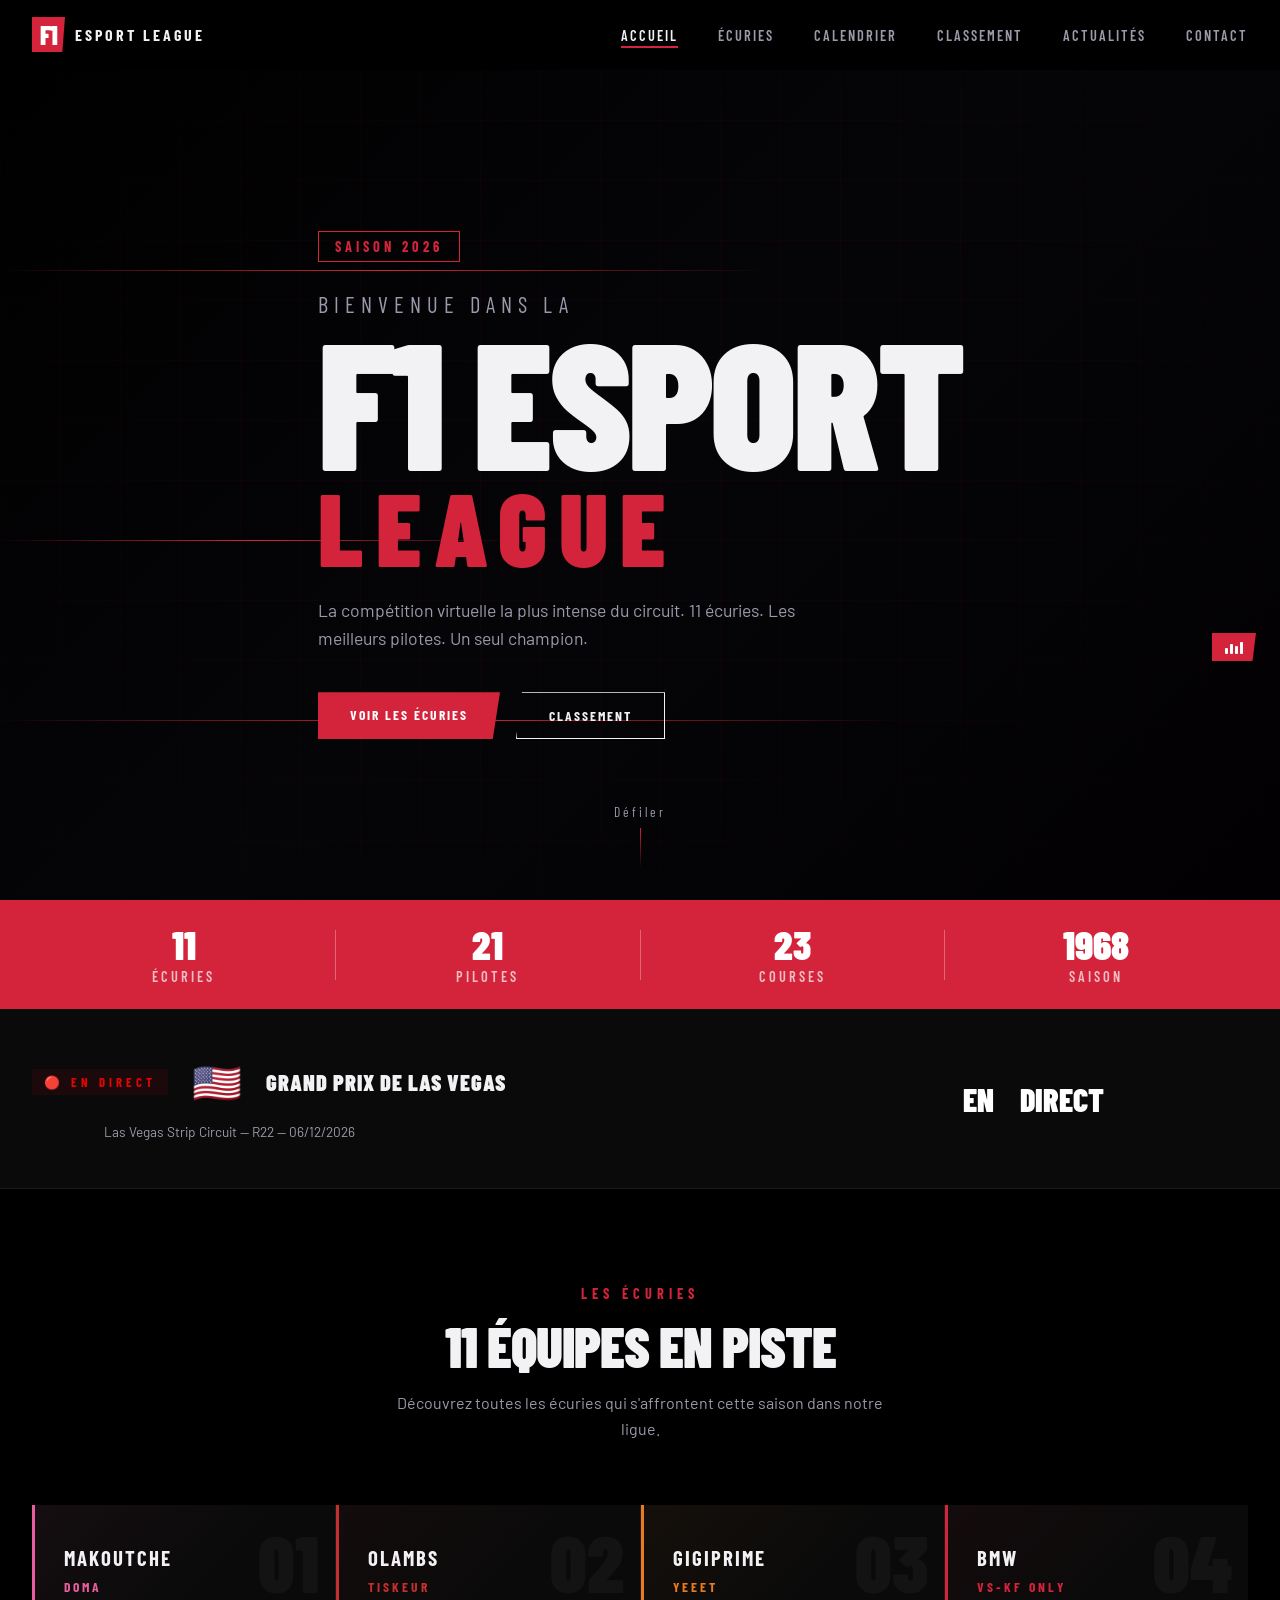
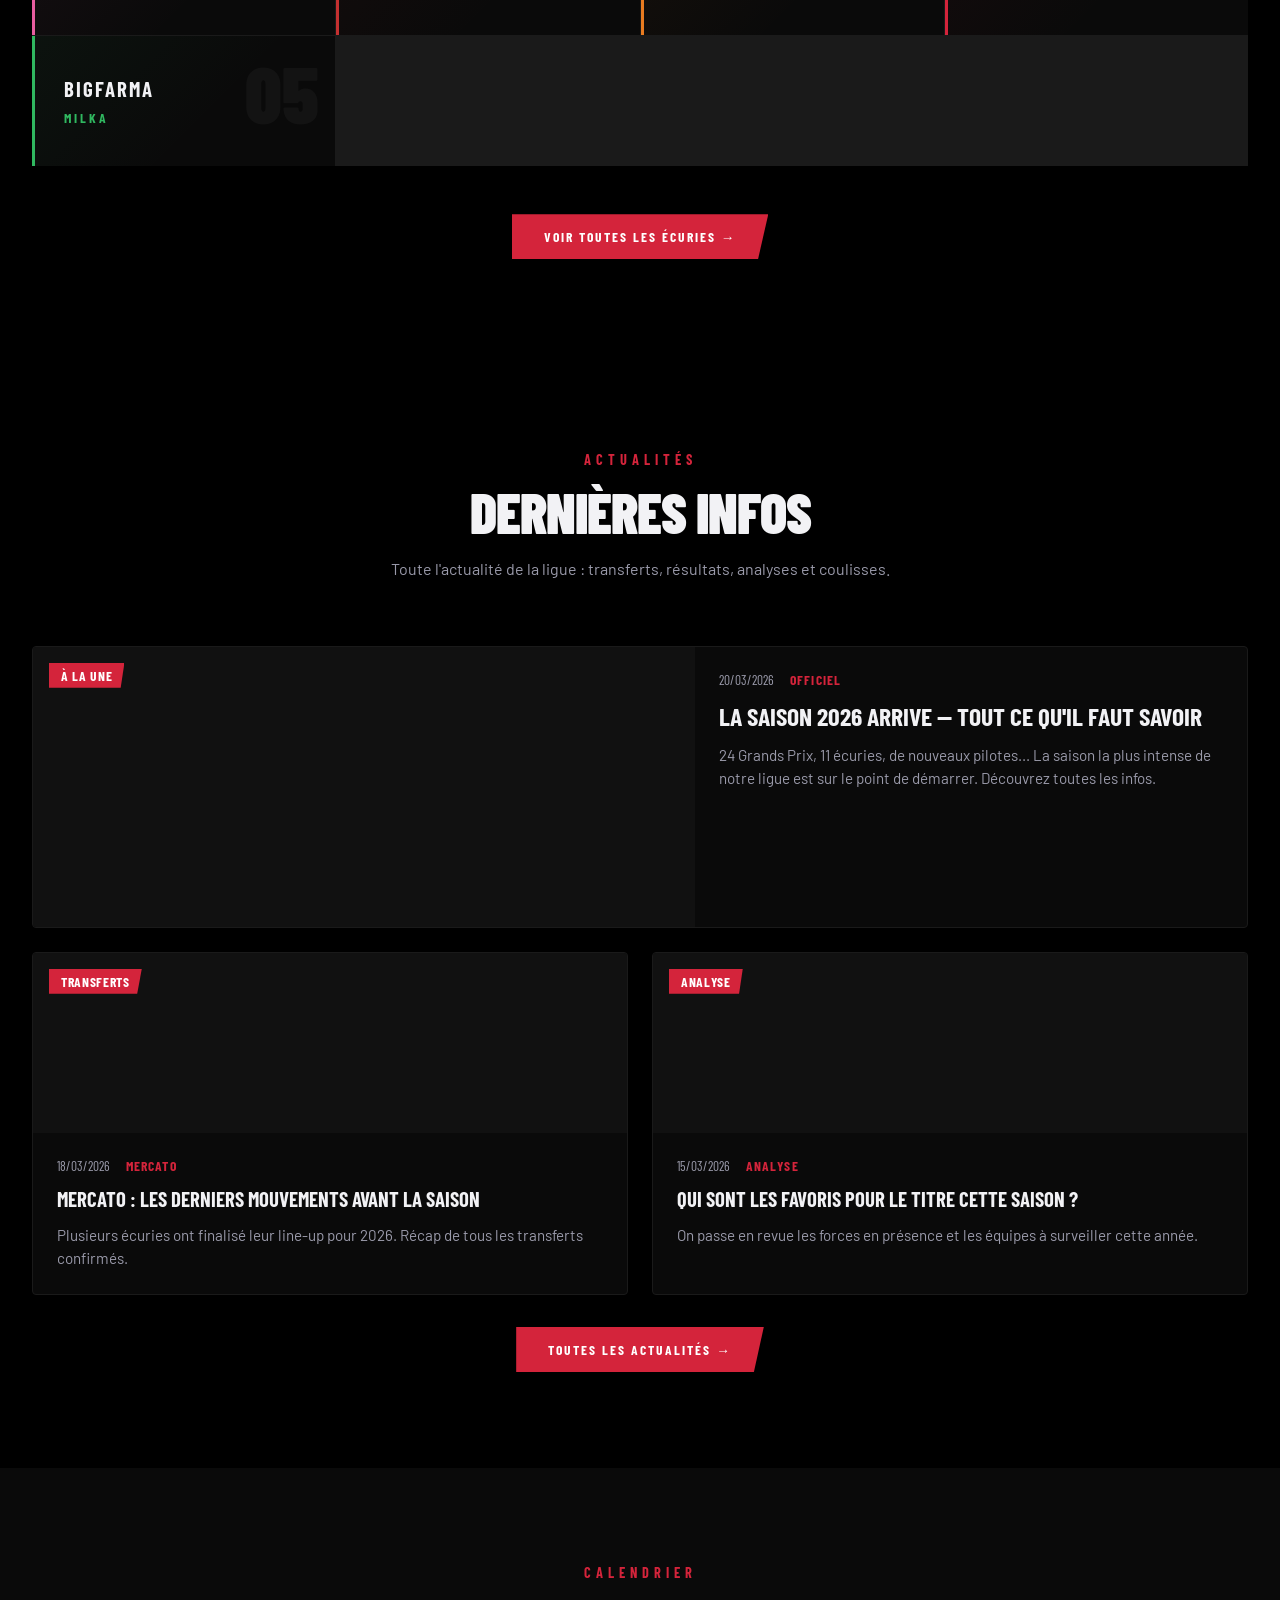
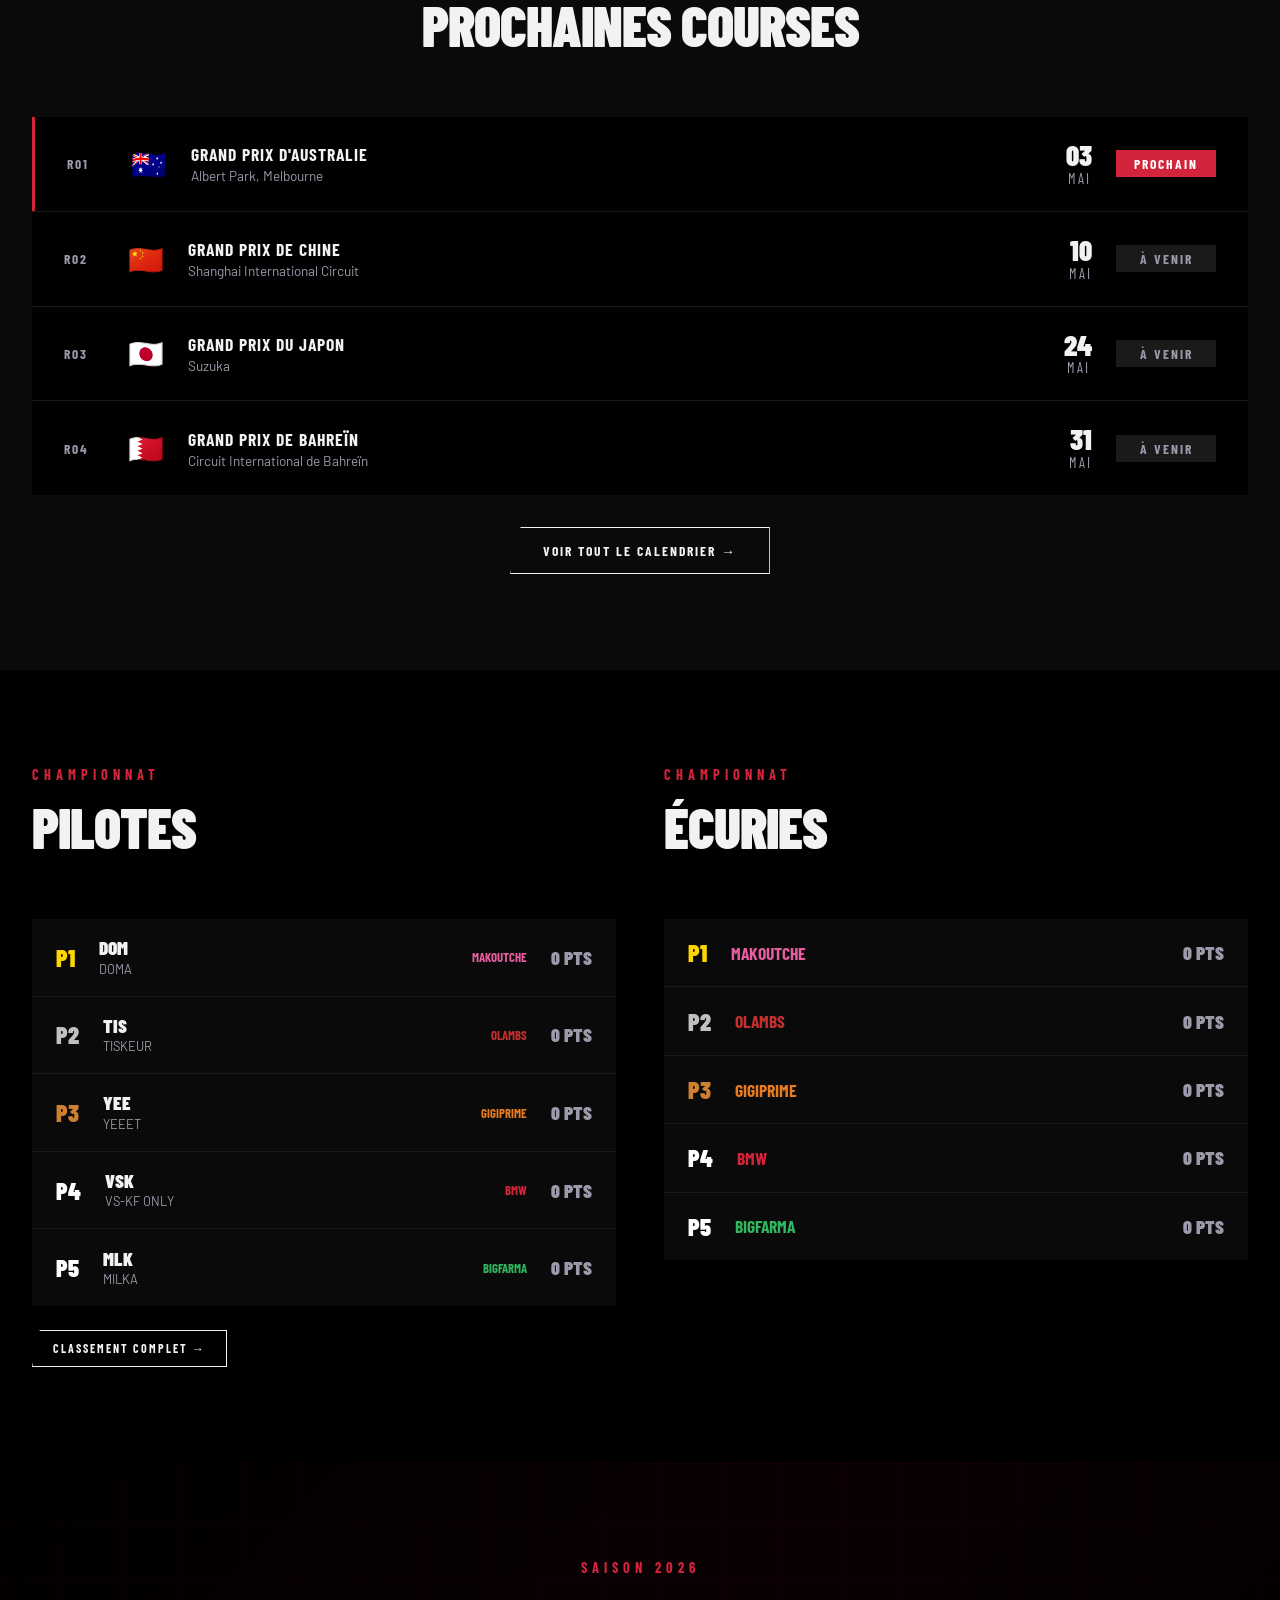
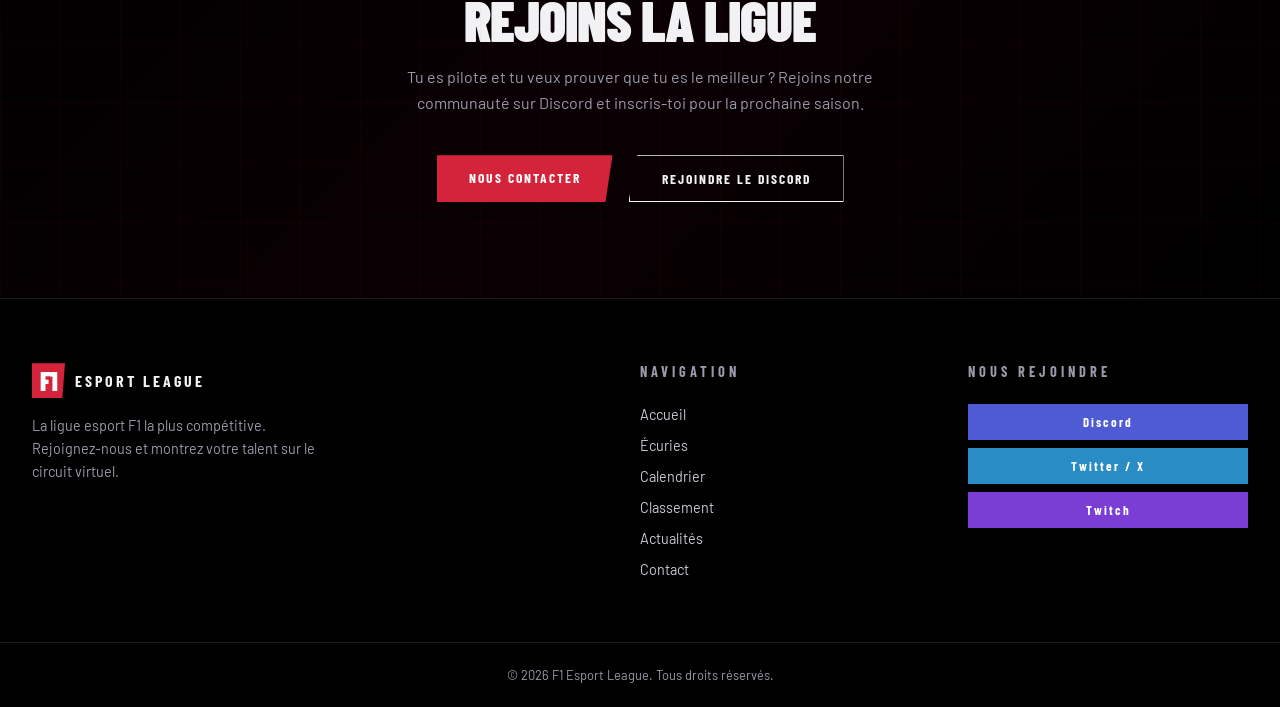
==== commit 7acb7bbe: "update" ====
--- a/index.html
+++ b/index.html
@@ -220,8 +220,8 @@
             <div class="race-circuit">Albert Park, Melbourne</div>
           </div>
           <div class="race-date">
-            <span class="date-day">16</span>
-            <span class="date-month">MAR</span>
+            <span class="date-day">03</span>
+            <span class="date-month">MAI</span>
           </div>
           <div class="race-status status-next">PROCHAIN</div>
         </div>
@@ -233,8 +233,8 @@
             <div class="race-circuit">Shanghai International Circuit</div>
           </div>
           <div class="race-date">
-            <span class="date-day">23</span>
-            <span class="date-month">MAR</span>
+            <span class="date-day">10</span>
+            <span class="date-month">MAI</span>
           </div>
           <div class="race-status status-upcoming">À VENIR</div>
         </div>
@@ -246,8 +246,8 @@
             <div class="race-circuit">Suzuka</div>
           </div>
           <div class="race-date">
-            <span class="date-day">06</span>
-            <span class="date-month">AVR</span>
+            <span class="date-day">24</span>
+            <span class="date-month">MAI</span>
           </div>
           <div class="race-status status-upcoming">À VENIR</div>
         </div>
@@ -259,8 +259,8 @@
             <div class="race-circuit">Circuit International de Bahreïn</div>
           </div>
           <div class="race-date">
-            <span class="date-day">13</span>
-            <span class="date-month">AVR</span>
+            <span class="date-day">31</span>
+            <span class="date-month">MAI</span>
           </div>
           <div class="race-status status-upcoming">À VENIR</div>
         </div>
@@ -331,6 +331,7 @@
           <li><a href="teams.html">Écuries</a></li>
           <li><a href="calendrier.html">Calendrier</a></li>
           <li><a href="classement.html">Classement</a></li>
+          <li><a href="actualites.html">Actualités</a></li>
           <li><a href="contact.html">Contact</a></li>
         </ul>
       </div>
--- a/css/style.css
+++ b/css/style.css
@@ -1322,3 +1322,121 @@
   .stat-number { font-size: 1.8rem; }
   .stat-label { font-size: 0.8rem; }
 }
+
+/* ===========================
+   NEWS / ACTUALITÉS SECTION
+   =========================== */
+
+.news-grid {
+  display: grid;
+  grid-template-columns: 1fr 1fr;
+  gap: 1.5rem;
+  margin-top: 2rem;
+}
+
+.news-card {
+  background: var(--bg-card);
+  border: 1px solid var(--border, #1a1a1a);
+  border-radius: 4px;
+  overflow: hidden;
+  text-decoration: none;
+  color: var(--text-white);
+  transition: transform 0.3s ease, border-color 0.3s ease, box-shadow 0.3s ease;
+  display: flex;
+  flex-direction: column;
+}
+
+.news-card:hover {
+  transform: translateY(-4px);
+  border-color: var(--accent-red);
+  box-shadow: 0 8px 30px rgba(212, 36, 59, 0.15);
+}
+
+.news-card-featured {
+  grid-column: 1 / -1;
+  display: grid;
+  grid-template-columns: 1.2fr 1fr;
+}
+
+.news-card-featured .news-img {
+  min-height: 280px;
+}
+
+.news-img {
+  min-height: 180px;
+  background-size: cover;
+  background-position: center;
+  background-color: var(--bg-card2);
+  position: relative;
+}
+
+.news-badge {
+  position: absolute;
+  top: 1rem;
+  left: 1rem;
+  background: var(--accent-red);
+  color: white;
+  font-family: 'Barlow Condensed', sans-serif;
+  font-weight: 700;
+  font-size: 0.85rem;
+  padding: 4px 12px;
+  letter-spacing: 0.05em;
+  clip-path: polygon(0 0, 100% 0, 95% 100%, 0 100%);
+}
+
+.news-body {
+  padding: 1.5rem;
+  display: flex;
+  flex-direction: column;
+  gap: 0.8rem;
+  flex: 1;
+}
+
+.news-meta {
+  display: flex;
+  align-items: center;
+  gap: 1rem;
+  font-size: 0.85rem;
+}
+
+.news-date {
+  color: var(--text-grey);
+  font-family: 'Barlow Condensed', sans-serif;
+}
+
+.news-cat {
+  color: var(--accent-red);
+  font-family: 'Barlow Condensed', sans-serif;
+  font-weight: 700;
+  letter-spacing: 0.08em;
+}
+
+.news-title {
+  font-family: 'Barlow Condensed', sans-serif;
+  font-weight: 700;
+  font-size: 1.3rem;
+  line-height: 1.2;
+  text-transform: uppercase;
+}
+
+.news-card-featured .news-title {
+  font-size: 1.6rem;
+}
+
+.news-excerpt {
+  color: var(--text-grey);
+  font-size: 0.95rem;
+  line-height: 1.5;
+}
+
+@media (max-width: 768px) {
+  .news-grid {
+    grid-template-columns: 1fr;
+  }
+  .news-card-featured {
+    grid-template-columns: 1fr;
+  }
+  .news-card-featured .news-img {
+    min-height: 200px;
+  }
+}
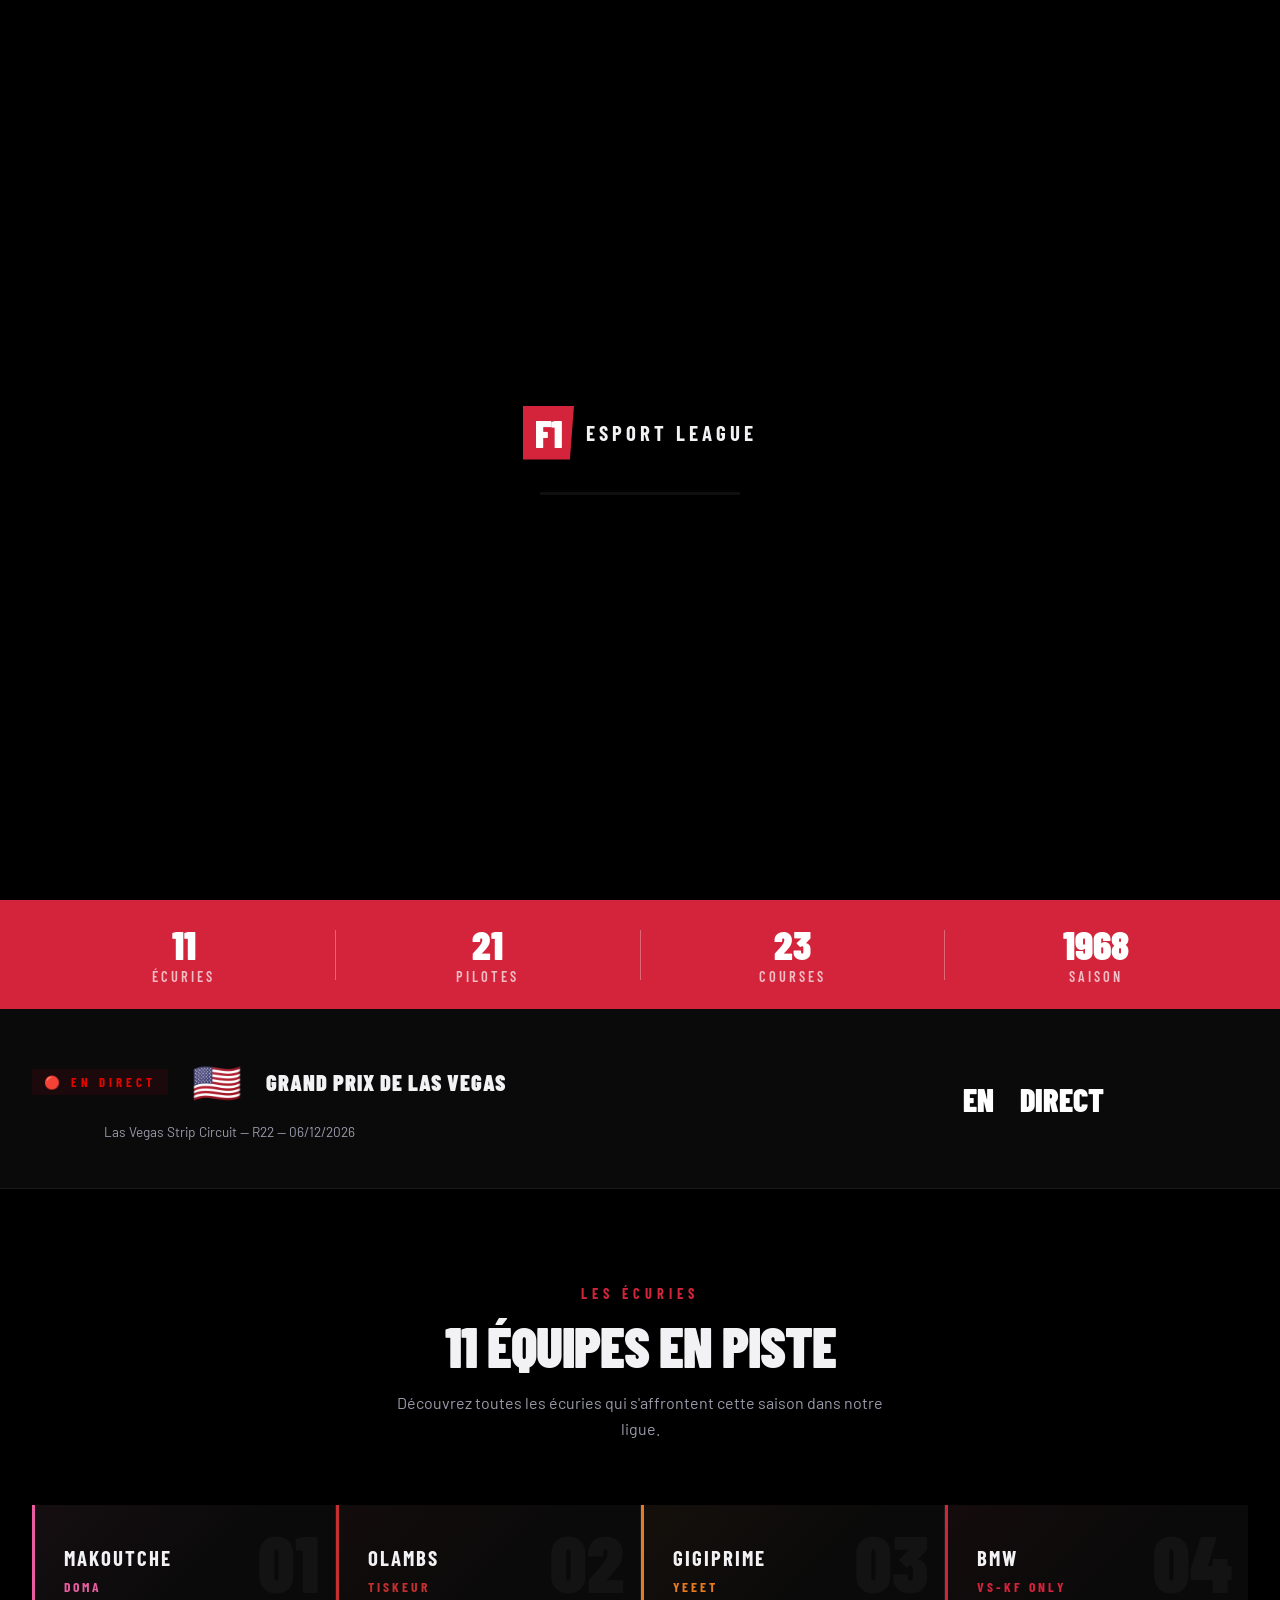
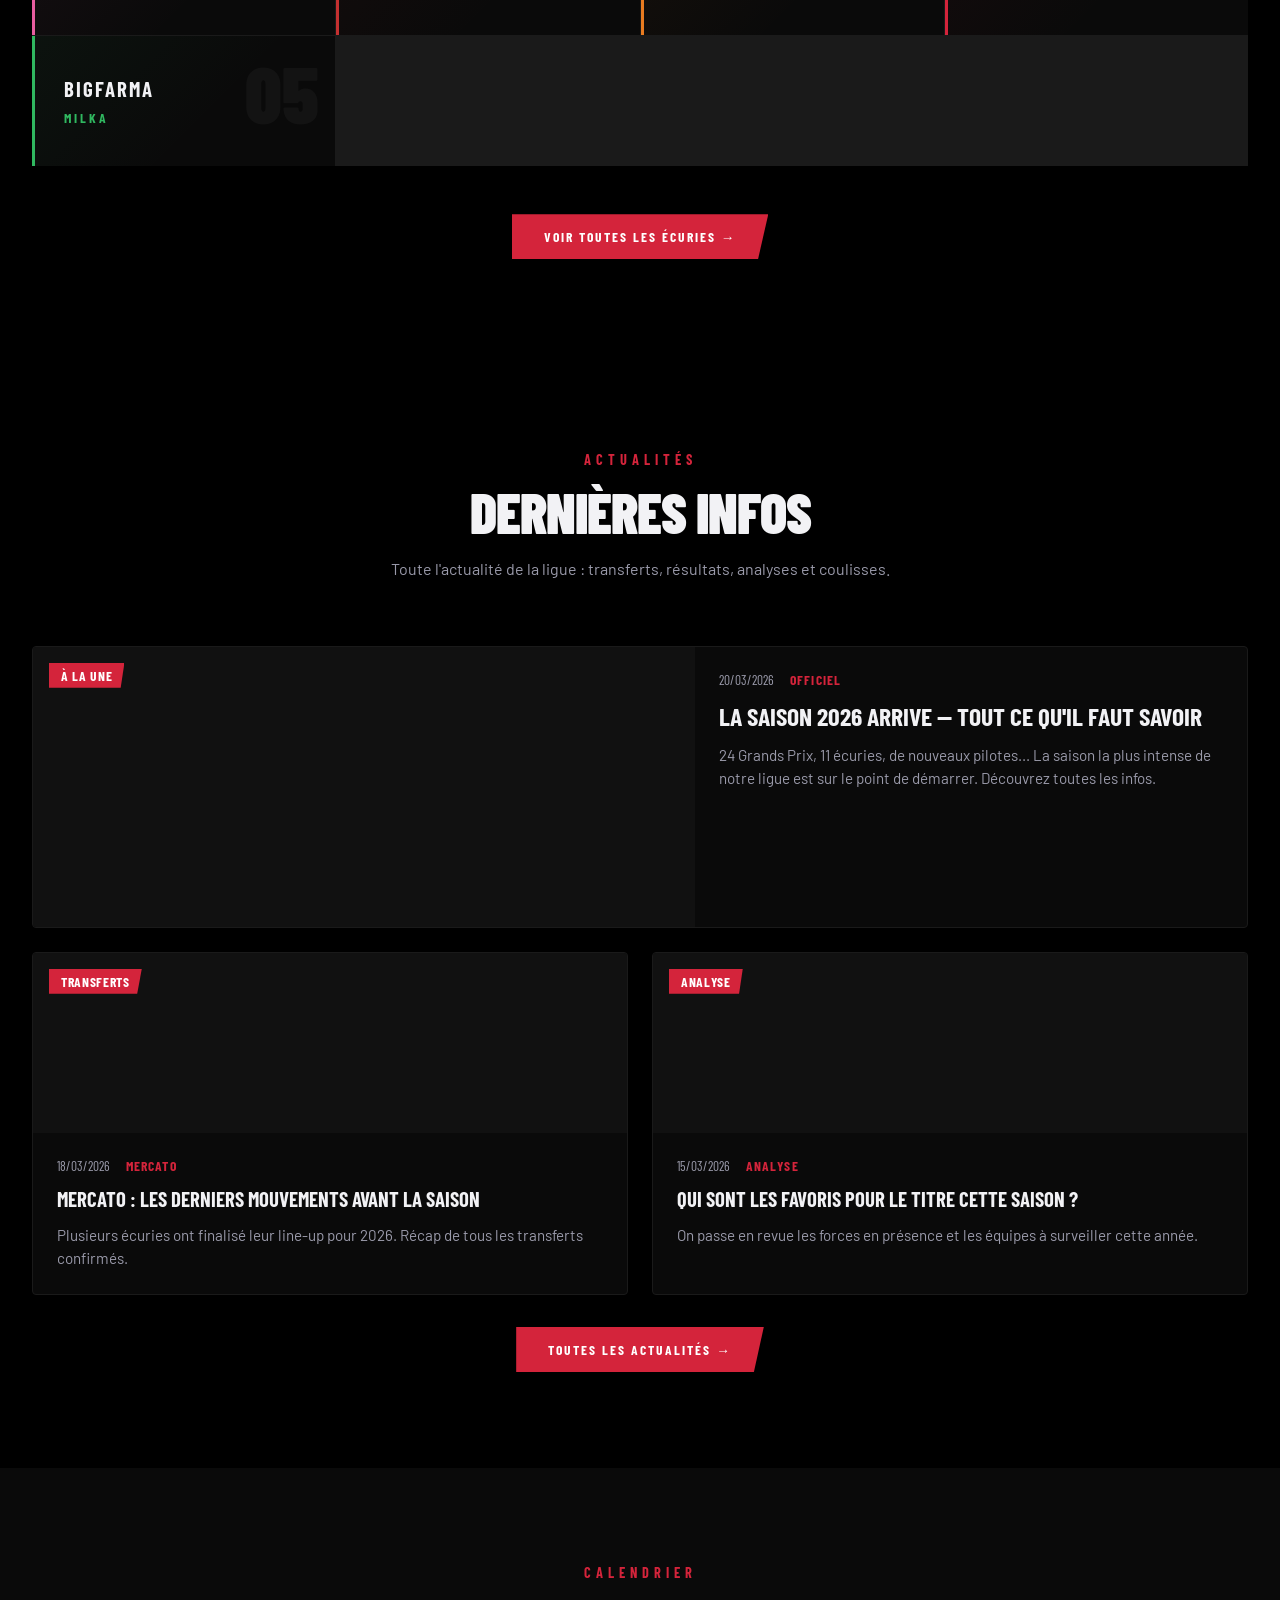
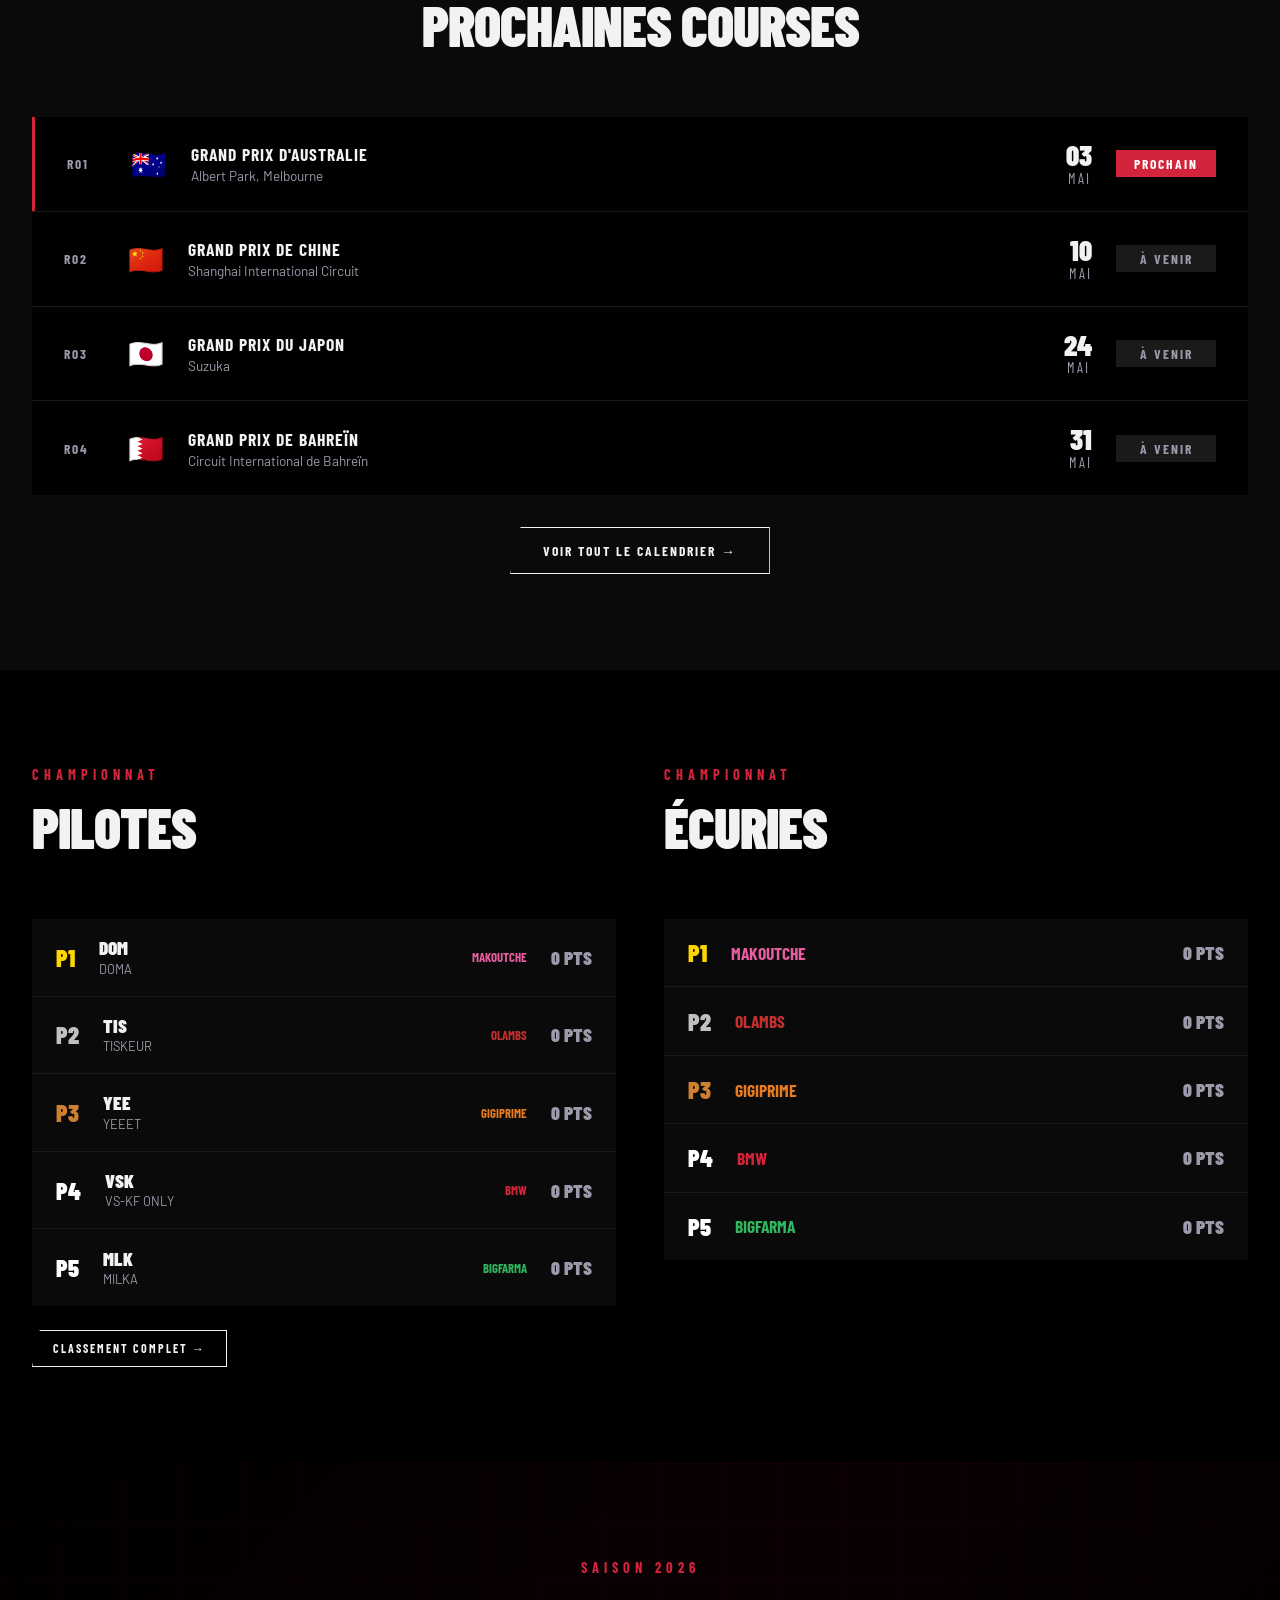
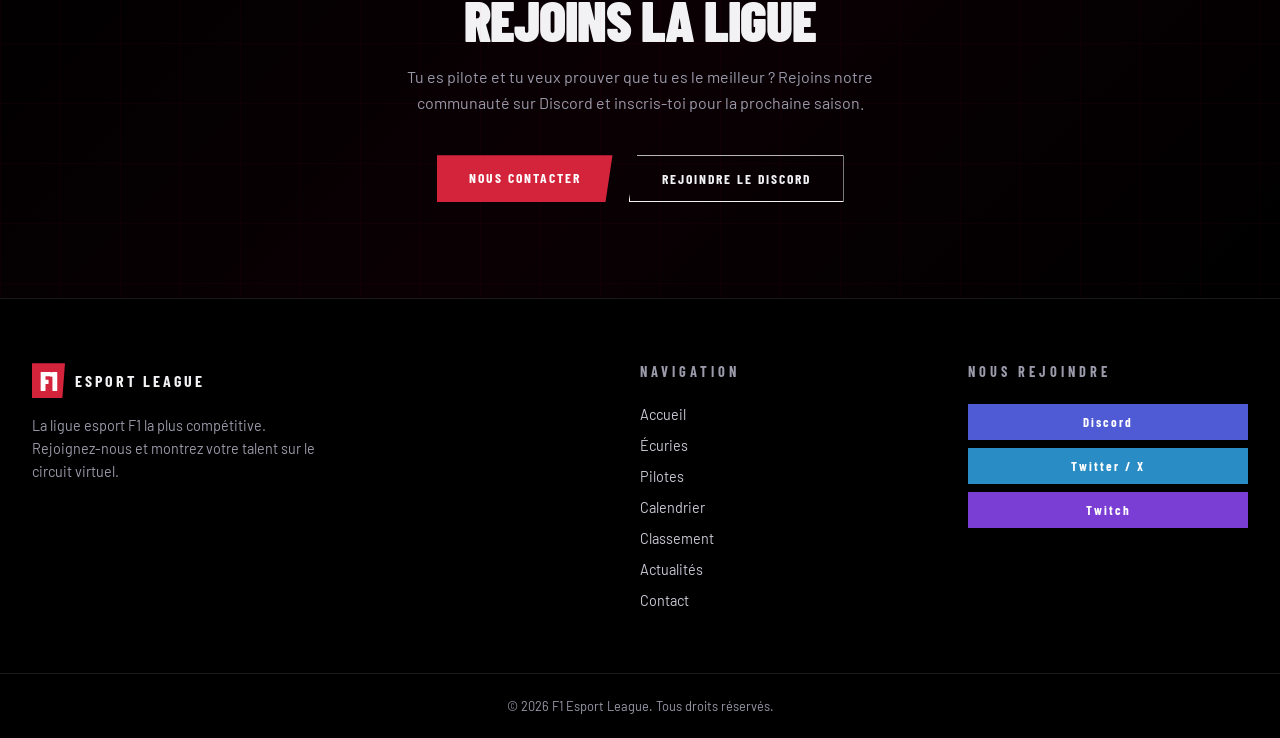
==== commit 16561da6: "update23" ====
--- a/index.html
+++ b/index.html
@@ -34,6 +34,7 @@
       <ul class="nav-links">
         <li><a href="index.html" class="active">Accueil</a></li>
         <li><a href="teams.html">Écuries</a></li>
+        <li><a href="pilotes.html">Pilotes</a></li>
         <li><a href="calendrier.html">Calendrier</a></li>
         <li><a href="classement.html">Classement</a></li>
         <li><a href="actualites.html">Actualités</a></li>
@@ -329,6 +330,7 @@
         <ul>
           <li><a href="index.html">Accueil</a></li>
           <li><a href="teams.html">Écuries</a></li>
+        <li><a href="pilotes.html">Pilotes</a></li>
           <li><a href="calendrier.html">Calendrier</a></li>
           <li><a href="classement.html">Classement</a></li>
           <li><a href="actualites.html">Actualités</a></li>
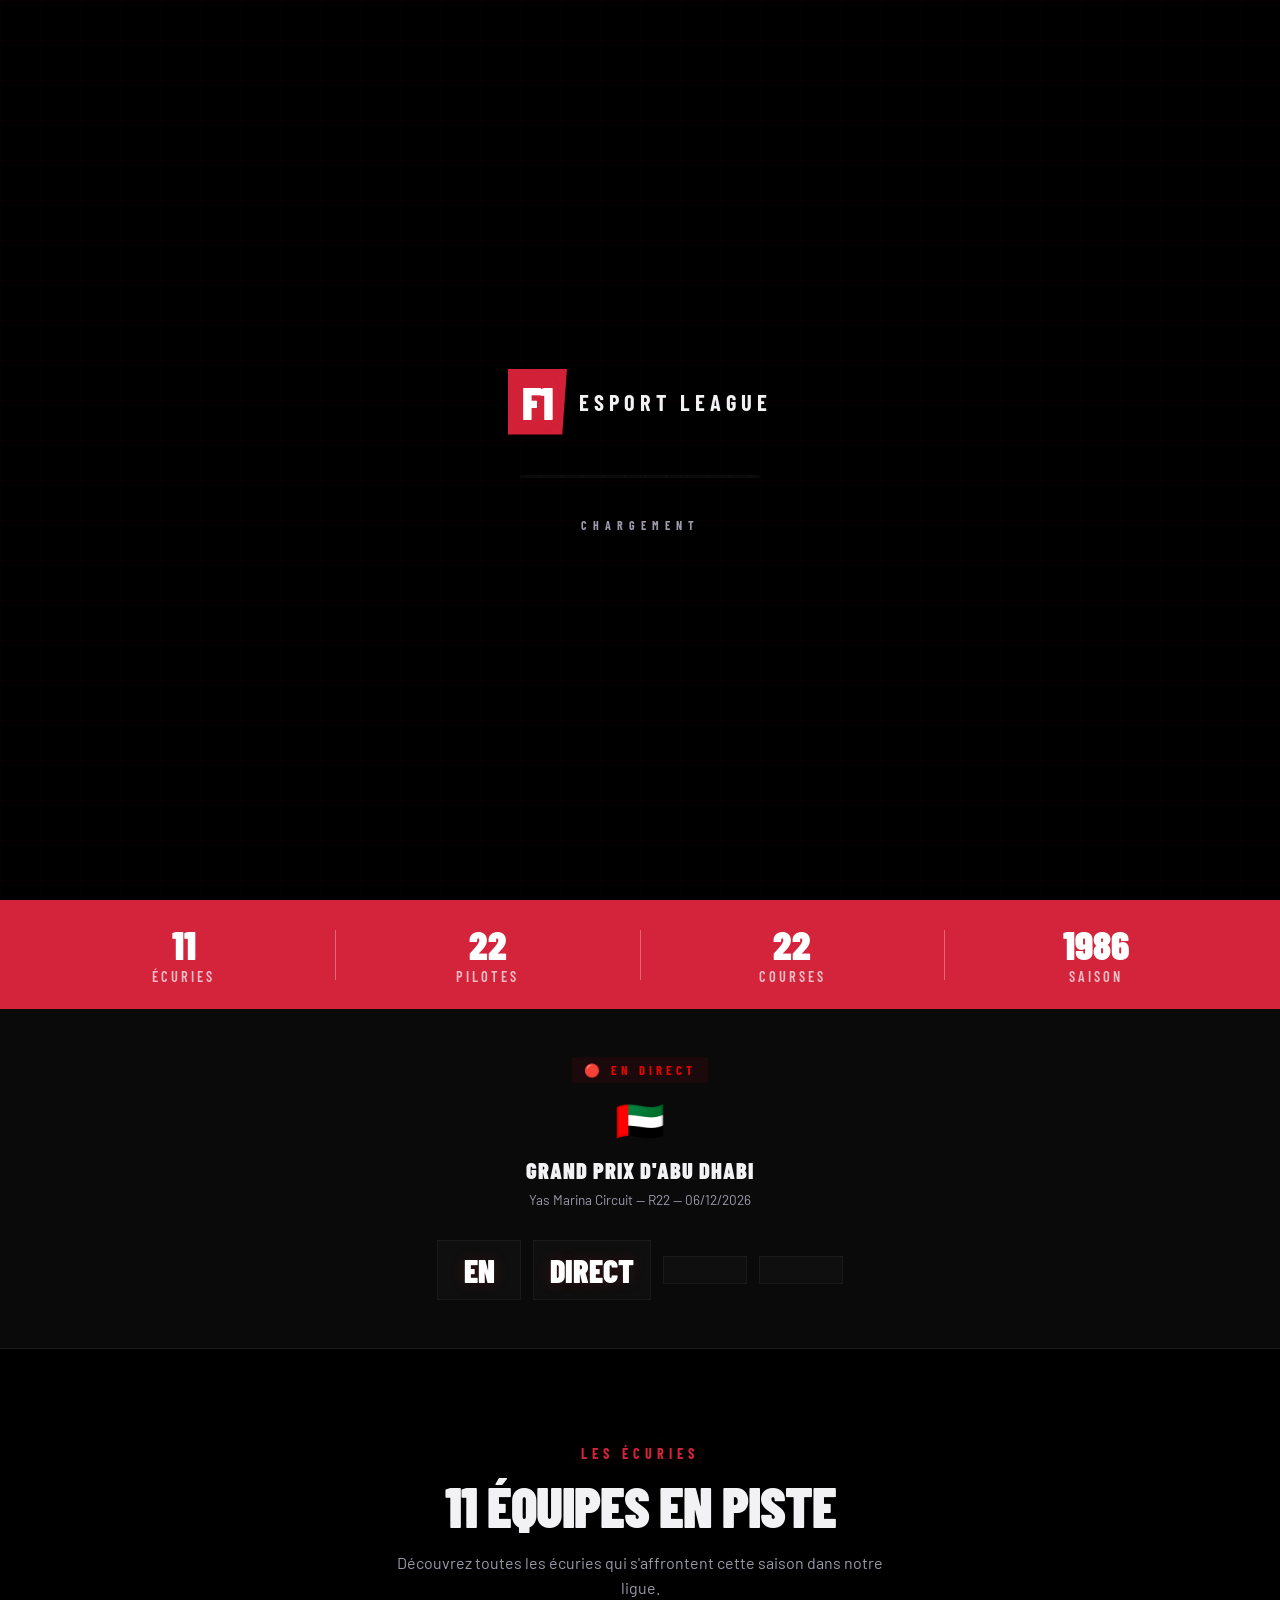
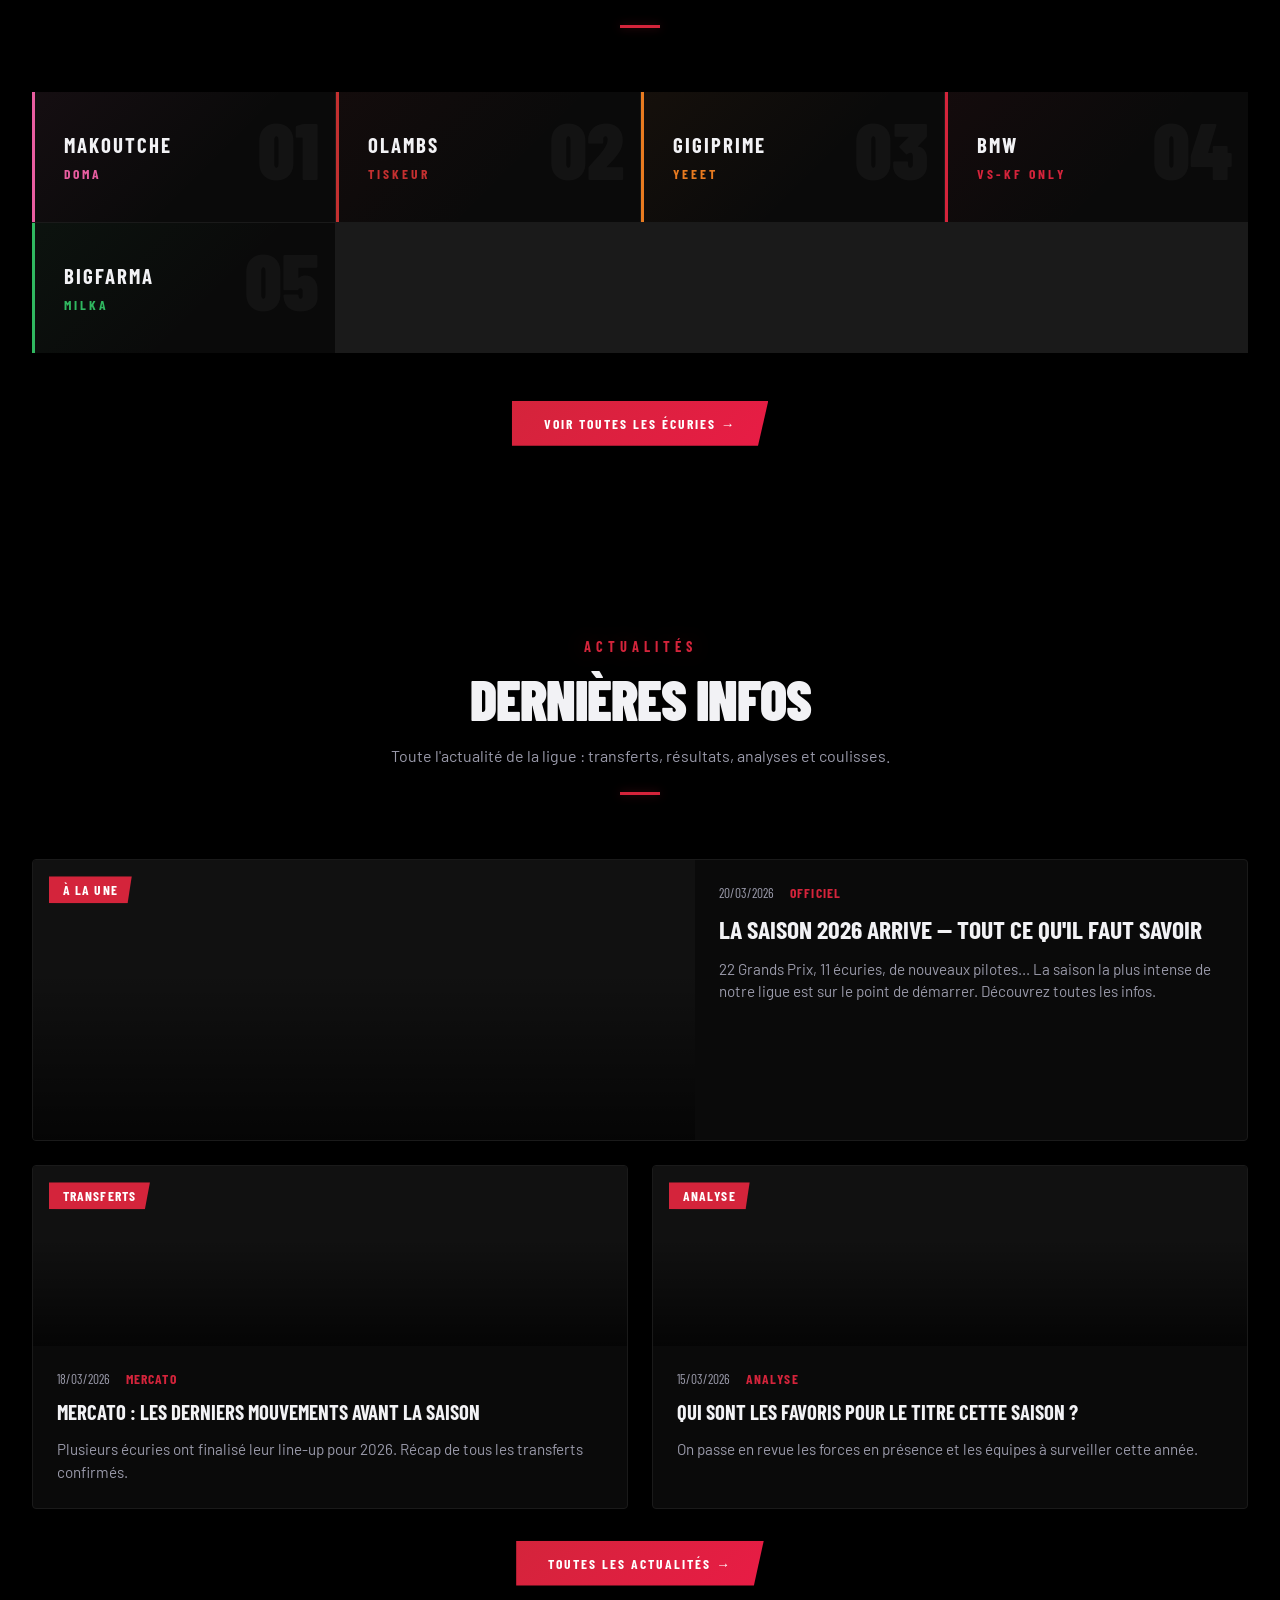
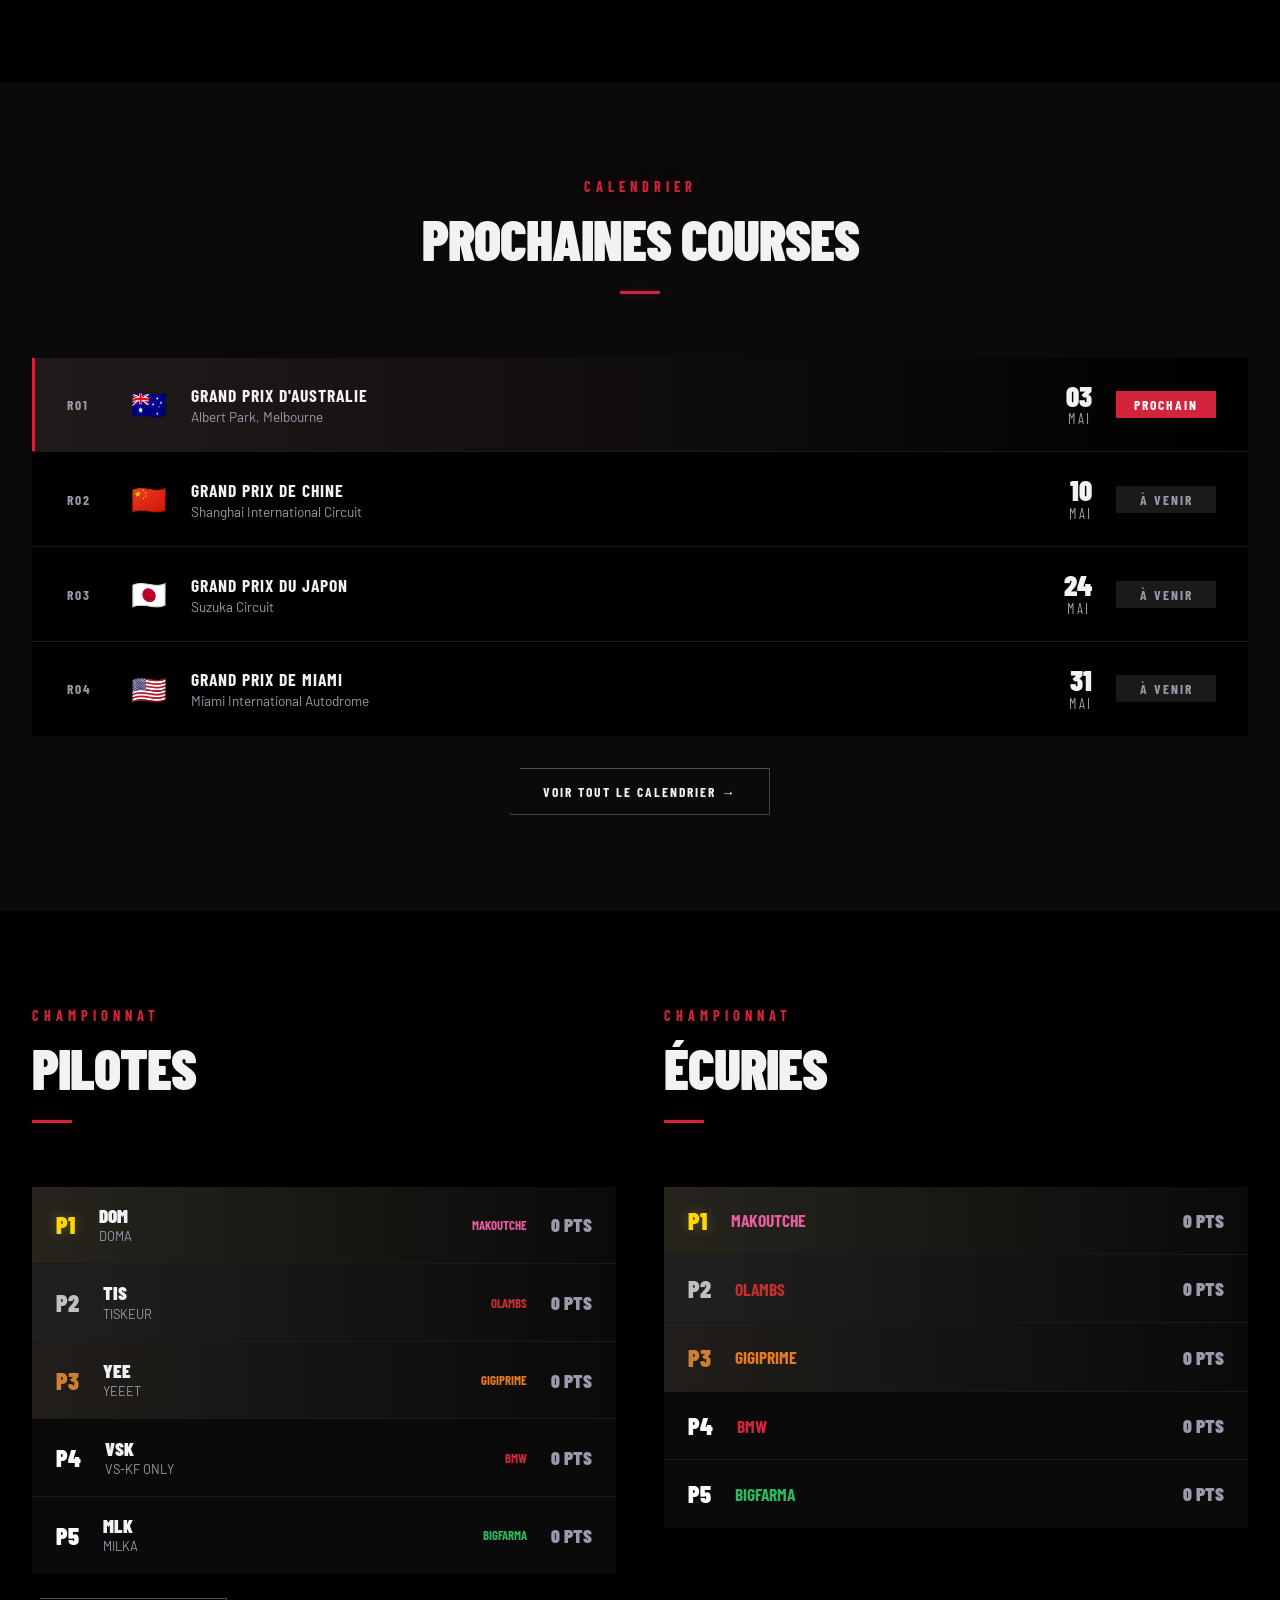
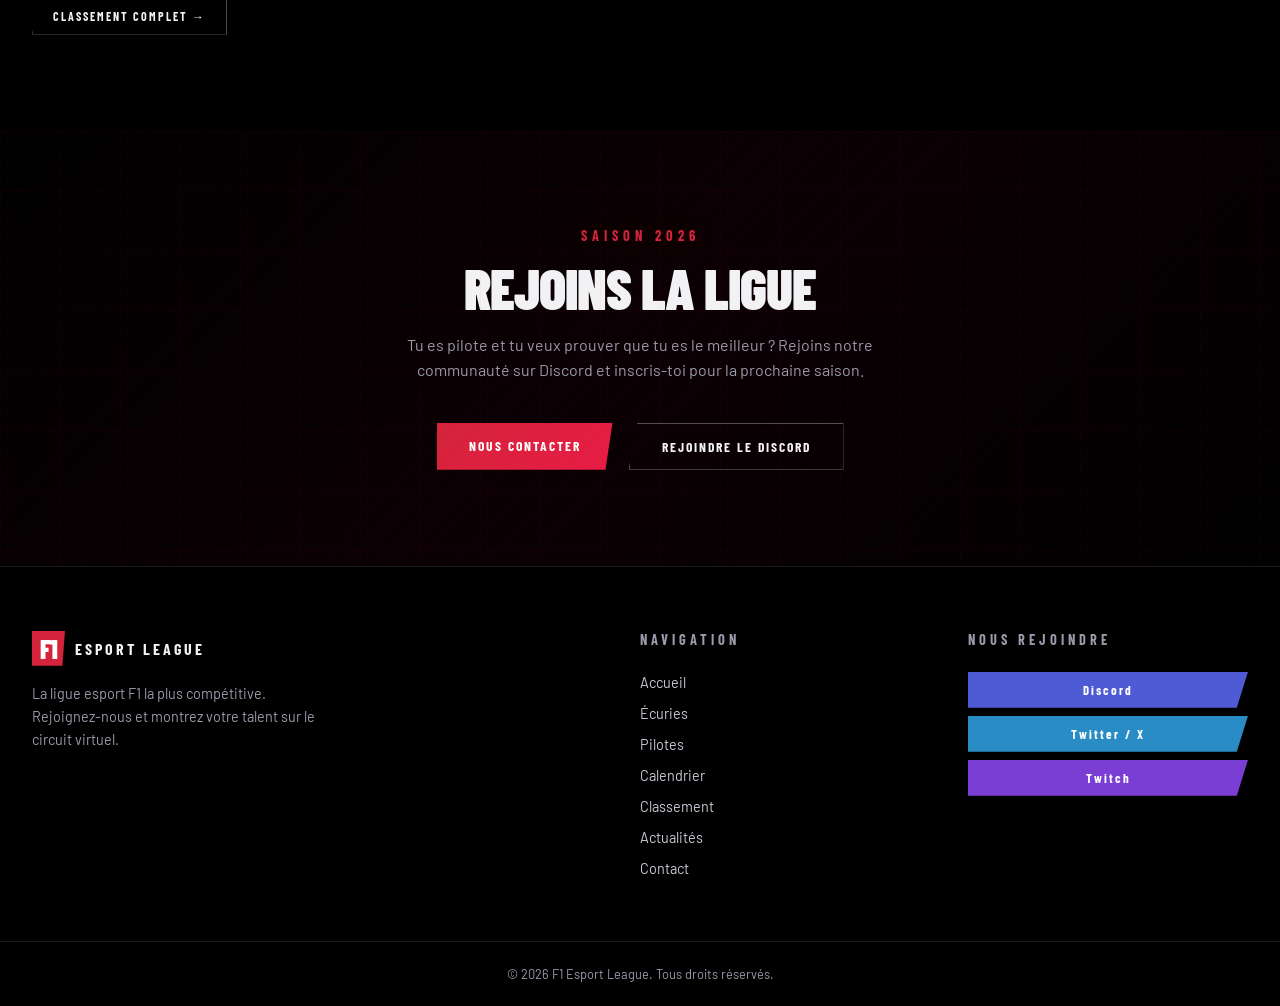
==== commit 96e447c8: "premier commit" ====
--- a/index.html
+++ b/index.html
@@ -19,6 +19,7 @@
       <span class="logo-esport">ESPORT LEAGUE</span>
     </div>
     <div class="loader-track"><div class="loader-car"></div></div>
+    <span class="loader-subtitle">CHARGEMENT</span>
   </div>
 
   <!-- SCROLL PROGRESS -->
@@ -91,7 +92,7 @@
       </div>
       <div class="stat-divider"></div>
       <div class="stat-item">
-        <span class="stat-number" data-target="24">0</span>
+        <span class="stat-number" data-target="22">0</span>
         <span class="stat-label">Courses</span>
       </div>
       <div class="stat-divider"></div>
@@ -169,7 +170,7 @@
               <span class="news-cat">OFFICIEL</span>
             </div>
             <h3 class="news-title">La saison 2026 arrive — Tout ce qu'il faut savoir</h3>
-            <p class="news-excerpt">24 Grands Prix, 11 écuries, de nouveaux pilotes... La saison la plus intense de notre ligue est sur le point de démarrer. Découvrez toutes les infos.</p>
+            <p class="news-excerpt">22 Grands Prix, 11 écuries, de nouveaux pilotes... La saison la plus intense de notre ligue est sur le point de démarrer. Découvrez toutes les infos.</p>
           </div>
         </a>
         <a href="actualites.html" class="news-card">
@@ -244,7 +245,7 @@
           <div class="race-flag">🇯🇵</div>
           <div class="race-info">
             <div class="race-name">GRAND PRIX DU JAPON</div>
-            <div class="race-circuit">Suzuka</div>
+            <div class="race-circuit">Suzuka Circuit</div>
           </div>
           <div class="race-date">
             <span class="date-day">24</span>
@@ -254,10 +255,10 @@
         </div>
         <div class="race-item">
           <div class="race-round">R04</div>
-          <div class="race-flag">🇧🇭</div>
+          <div class="race-flag">🇺🇸</div>
           <div class="race-info">
-            <div class="race-name">GRAND PRIX DE BAHREÏN</div>
-            <div class="race-circuit">Circuit International de Bahreïn</div>
+            <div class="race-name">GRAND PRIX DE MIAMI</div>
+            <div class="race-circuit">Miami International Autodrome</div>
           </div>
           <div class="race-date">
             <span class="date-day">31</span>
@@ -416,27 +417,25 @@
       { round: 'R01', gp: "GRAND PRIX D'AUSTRALIE", circuit: 'Albert Park, Melbourne', flag: '🇦🇺', start: '2026-05-01', end: '2026-05-03' },
       { round: 'R02', gp: 'GRAND PRIX DE CHINE', circuit: 'Shanghai International Circuit', flag: '🇨🇳', start: '2026-05-08', end: '2026-05-10' },
       { round: 'R03', gp: 'GRAND PRIX DU JAPON', circuit: 'Suzuka Circuit', flag: '🇯🇵', start: '2026-05-22', end: '2026-05-24' },
-      { round: 'R04', gp: 'GRAND PRIX DE BAHREÏN', circuit: 'Bahrain International Circuit', flag: '🇧🇭', start: '2026-05-29', end: '2026-05-31' },
-      { round: 'R05', gp: "GRAND PRIX D'ARABIE SAOUDITE", circuit: 'Jeddah Corniche Circuit', flag: '🇸🇦', start: '2026-06-05', end: '2026-06-07' },
-      { round: 'R06', gp: 'GRAND PRIX DE MIAMI', circuit: 'Miami International Autodrome', flag: '🇺🇸', start: '2026-06-19', end: '2026-06-21' },
-      { round: 'R07', gp: "GRAND PRIX D'ÉMILIE-ROMAGNE", circuit: 'Autodromo Enzo e Dino Ferrari, Imola', flag: '🇮🇹', start: '2026-06-26', end: '2026-06-28' },
-      { round: 'R08', gp: 'GRAND PRIX DE MONACO', circuit: 'Circuit de Monaco', flag: '🇲🇨', start: '2026-07-03', end: '2026-07-05' },
-      { round: 'R09', gp: "GRAND PRIX D'ESPAGNE", circuit: 'Circuit de Barcelona-Catalunya', flag: '🇪🇸', start: '2026-07-10', end: '2026-07-12' },
-      { round: 'R10', gp: 'GRAND PRIX DU CANADA', circuit: 'Circuit Gilles-Villeneuve, Montréal', flag: '🇨🇦', start: '2026-07-24', end: '2026-07-26' },
-      { round: 'R11', gp: "GRAND PRIX D'AUTRICHE", circuit: 'Red Bull Ring, Spielberg', flag: '🇦🇹', start: '2026-07-31', end: '2026-08-02' },
-      { round: 'R12', gp: 'GRAND PRIX DE GRANDE-BRETAGNE', circuit: 'Silverstone Circuit', flag: '🇬🇧', start: '2026-08-07', end: '2026-08-09' },
-      { round: 'R13', gp: 'GRAND PRIX DE BELGIQUE', circuit: 'Circuit de Spa-Francorchamps', flag: '🇧🇪', start: '2026-08-28', end: '2026-08-30' },
-      { round: 'R14', gp: 'GRAND PRIX DE HONGRIE', circuit: 'Hungaroring, Budapest', flag: '🇭🇺', start: '2026-09-04', end: '2026-09-06' },
-      { round: 'R15', gp: 'GRAND PRIX DE PAYS-BAS', circuit: 'Circuit Zandvoort', flag: '🇳🇱', start: '2026-09-18', end: '2026-09-20' },
-      { round: 'R16', gp: "GRAND PRIX D'ITALIE", circuit: 'Autodromo Nazionale Monza', flag: '🇮🇹', start: '2026-09-25', end: '2026-09-27' },
-      { round: 'R17', gp: "GRAND PRIX D'AZERBAÏDJAN", circuit: 'Baku City Circuit', flag: '🇦🇿', start: '2026-10-09', end: '2026-10-11' },
-      { round: 'R18', gp: 'GRAND PRIX DE SINGAPOUR', circuit: 'Marina Bay Street Circuit', flag: '🇸🇬', start: '2026-10-16', end: '2026-10-18' },
-      { round: 'R19', gp: 'GRAND PRIX DES ÉTATS-UNIS', circuit: 'Circuit of the Americas, Austin', flag: '🇺🇸', start: '2026-10-30', end: '2026-11-01' },
-      { round: 'R20', gp: 'GRAND PRIX DU MEXIQUE', circuit: 'Autódromo Hermanos Rodríguez', flag: '🇲🇽', start: '2026-11-06', end: '2026-11-08' },
-      { round: 'R21', gp: 'GRAND PRIX DU BRÉSIL', circuit: 'Autódromo José Carlos Pace, Interlagos', flag: '🇧🇷', start: '2026-11-20', end: '2026-11-22' },
-      { round: 'R22', gp: 'GRAND PRIX DE LAS VEGAS', circuit: 'Las Vegas Strip Circuit', flag: '🇺🇸', start: '2026-12-04', end: '2026-12-06' },
-      { round: 'R23', gp: 'GRAND PRIX DU QATAR', circuit: 'Lusail International Circuit', flag: '🇶🇦', start: '2026-12-11', end: '2026-12-13' },
-      { round: 'R24', gp: "GRAND PRIX D'ABU DHABI", circuit: 'Yas Marina Circuit', flag: '🇦🇪', start: '2026-12-18', end: '2026-12-20' },
+      { round: 'R04', gp: 'GRAND PRIX DE MIAMI', circuit: 'Miami International Autodrome', flag: '🇺🇸', start: '2026-05-29', end: '2026-05-31' },
+      { round: 'R05', gp: 'GRAND PRIX DU CANADA', circuit: 'Circuit Gilles-Villeneuve, Montréal', flag: '🇨🇦', start: '2026-06-05', end: '2026-06-07' },
+      { round: 'R06', gp: 'GRAND PRIX DE MONACO', circuit: 'Circuit de Monaco', flag: '🇲🇨', start: '2026-06-12', end: '2026-06-14' },
+      { round: 'R07', gp: 'GRAND PRIX DE BARCELONA-CATALUNYA', circuit: 'Circuit de Barcelona-Catalunya', flag: '🇪🇸', start: '2026-06-26', end: '2026-06-28' },
+      { round: 'R08', gp: "GRAND PRIX D'AUTRICHE", circuit: 'Red Bull Ring, Spielberg', flag: '🇦🇹', start: '2026-07-03', end: '2026-07-05' },
+      { round: 'R09', gp: 'GRAND PRIX DE GRANDE-BRETAGNE', circuit: 'Silverstone Circuit', flag: '🇬🇧', start: '2026-07-10', end: '2026-07-12' },
+      { round: 'R10', gp: 'GRAND PRIX DE BELGIQUE', circuit: 'Spa-Francorchamps', flag: '🇧🇪', start: '2026-07-17', end: '2026-07-19' },
+      { round: 'R11', gp: 'GRAND PRIX DE HONGRIE', circuit: 'Hungaroring, Budapest', flag: '🇭🇺', start: '2026-07-24', end: '2026-07-26' },
+      { round: 'R12', gp: 'GRAND PRIX DES PAYS-BAS', circuit: 'Circuit de Zandvoort', flag: '🇳🇱', start: '2026-08-21', end: '2026-08-23' },
+      { round: 'R13', gp: "GRAND PRIX D'ITALIE", circuit: 'Autodromo di Monza', flag: '🇮🇹', start: '2026-09-04', end: '2026-09-06' },
+      { round: 'R14', gp: "GRAND PRIX D'ESPAGNE", circuit: 'Circuit de Barcelona-Catalunya', flag: '🇪🇸', start: '2026-09-11', end: '2026-09-13' },
+      { round: 'R15', gp: "GRAND PRIX D'AZERBAÏDJAN", circuit: 'Circuit urbain de Bakou', flag: '🇦🇿', start: '2026-09-24', end: '2026-09-26' },
+      { round: 'R16', gp: 'GRAND PRIX DE SINGAPOUR', circuit: 'Marina Bay', flag: '🇸🇬', start: '2026-10-09', end: '2026-10-11' },
+      { round: 'R17', gp: 'GRAND PRIX DES ÉTATS-UNIS', circuit: 'COTA, Austin', flag: '🇺🇸', start: '2026-10-23', end: '2026-10-25' },
+      { round: 'R18', gp: 'GRAND PRIX DU MEXIQUE', circuit: 'Autódromo Hermanos Rodríguez', flag: '🇲🇽', start: '2026-10-30', end: '2026-11-01' },
+      { round: 'R19', gp: 'GRAND PRIX DU BRÉSIL', circuit: 'Interlagos, São Paulo', flag: '🇧🇷', start: '2026-11-06', end: '2026-11-08' },
+      { round: 'R20', gp: 'GRAND PRIX DE LAS VEGAS', circuit: 'Las Vegas Strip Circuit', flag: '🇺🇸', start: '2026-11-20', end: '2026-11-22' },
+      { round: 'R21', gp: 'GRAND PRIX DU QATAR', circuit: 'Lusail International Circuit', flag: '🇶🇦', start: '2026-11-27', end: '2026-11-29' },
+      { round: 'R22', gp: "GRAND PRIX D'ABU DHABI", circuit: 'Yas Marina Circuit', flag: '🇦🇪', start: '2026-12-04', end: '2026-12-06' },
     ];
 
     function fmtDate(d) {
--- a/css/style.css
+++ b/css/style.css
@@ -52,8 +52,22 @@
   flex-direction: column;
   align-items: center;
   justify-content: center;
-  gap: 2rem;
-  transition: opacity 0.5s ease, visibility 0.5s ease;
+  gap: 2.5rem;
+  transition: opacity 0.6s ease, visibility 0.6s ease;
+}
+.page-loader::before {
+  content: '';
+  position: absolute;
+  inset: 0;
+  background-image:
+    linear-gradient(rgba(232,0,45,0.03) 1px, transparent 1px),
+    linear-gradient(90deg, rgba(232,0,45,0.03) 1px, transparent 1px);
+  background-size: 40px 40px;
+  animation: loaderGridPulse 2s ease-in-out infinite;
+}
+@keyframes loaderGridPulse {
+  0%, 100% { opacity: 0.3; }
+  50% { opacity: 1; }
 }
 .page-loader.loaded {
   opacity: 0;
@@ -65,29 +79,56 @@
   align-items: center;
   gap: 12px;
   animation: loaderPulse 1.2s ease-in-out infinite;
+  position: relative;
+  z-index: 1;
 }
 .loader-logo .logo-f1 {
-  font-size: 2.4rem;
-  padding: 4px 12px;
+  font-size: 2.8rem;
+  padding: 6px 14px;
+  text-shadow: 0 0 30px rgba(212,36,59,0.6), 0 0 60px rgba(212,36,59,0.3);
 }
 .loader-logo .logo-esport {
-  font-size: 1.3rem;
-  letter-spacing: 4px;
+  font-size: 1.4rem;
+  letter-spacing: 5px;
 }
 .loader-track {
-  width: 200px;
+  width: 240px;
   height: 3px;
-  background: rgba(255,255,255,0.06);
+  background: rgba(255,255,255,0.04);
   position: relative;
   overflow: hidden;
+  z-index: 1;
+  border-radius: 2px;
+}
+.loader-track::before {
+  content: '';
+  position: absolute;
+  inset: 0;
+  background: repeating-linear-gradient(
+    90deg,
+    transparent, transparent 20px,
+    rgba(255,255,255,0.03) 20px, rgba(255,255,255,0.03) 21px
+  );
 }
 .loader-car {
   position: absolute;
   top: 0; left: -40%;
   width: 40%;
   height: 100%;
-  background: linear-gradient(90deg, transparent, var(--accent-red), transparent);
-  animation: loaderSlide 1s ease-in-out infinite;
+  background: linear-gradient(90deg, transparent, var(--accent-red), rgba(212,36,59,0.5), transparent);
+  filter: drop-shadow(0 0 8px var(--accent-red));
+  animation: loaderSlide 1.2s ease-in-out infinite;
+}
+.loader-subtitle {
+  font-family: var(--font-main);
+  font-size: 0.75rem;
+  font-weight: 700;
+  letter-spacing: 6px;
+  color: var(--text-grey);
+  text-transform: uppercase;
+  z-index: 1;
+  animation: loaderPulse 1.2s ease-in-out infinite;
+  animation-delay: 0.3s;
 }
 @keyframes loaderSlide {
   0% { left: -40%; }
@@ -95,7 +136,7 @@
 }
 @keyframes loaderPulse {
   0%, 100% { opacity: 1; }
-  50% { opacity: 0.6; }
+  50% { opacity: 0.4; }
 }
 
 /* ===========================
@@ -273,27 +314,39 @@
   letter-spacing: 2px;
   text-transform: uppercase;
   padding: 14px 32px;
-  transition: all 0.2s;
+  transition: all 0.3s cubic-bezier(0.34, 1.56, 0.64, 1);
   cursor: pointer;
   clip-path: polygon(0 0, 100% 0, 96% 100%, 0 100%);
+  position: relative;
 }
 .btn-primary {
-  background: var(--accent-red);
+  background: linear-gradient(135deg, var(--accent-red), #e81c45);
   color: white;
+  box-shadow: 0 4px 15px rgba(212,36,59,0.3);
 }
 .btn-primary:hover {
-  background: #c0001f;
-  transform: translateY(-2px);
+  background: linear-gradient(135deg, #c0001f, var(--accent-red));
+  transform: translateY(-3px);
+  box-shadow: 0 8px 30px rgba(212,36,59,0.45);
+}
+.btn-primary:active {
+  transform: translateY(-1px);
+  box-shadow: 0 4px 12px rgba(212,36,59,0.3);
 }
 .btn-outline {
   background: transparent;
   color: var(--text-white);
-  border: 1px solid var(--text-white);
+  border: 1px solid rgba(255,255,255,0.3);
   clip-path: polygon(4% 0, 100% 0, 100% 100%, 0 100%);
 }
 .btn-outline:hover {
   background: rgba(255,255,255,0.08);
-  transform: translateY(-2px);
+  border-color: rgba(255,255,255,0.6);
+  transform: translateY(-3px);
+  box-shadow: 0 4px 20px rgba(255,255,255,0.05);
+}
+.btn-outline:active {
+  transform: translateY(-1px);
 }
 
 /* ===========================
@@ -310,7 +363,13 @@
 .hero-bg {
   position: absolute;
   inset: 0;
-  background: linear-gradient(135deg, #000 0%, #050508 50%, #020002 100%);
+  background:
+    repeating-linear-gradient(
+      -45deg,
+      transparent, transparent 2px,
+      rgba(255,255,255,0.008) 2px, rgba(255,255,255,0.008) 4px
+    ),
+    linear-gradient(135deg, #000 0%, #050508 50%, #020002 100%);
 }
 .hero-grid {
   position: absolute; inset: 0;
@@ -327,18 +386,19 @@
 .hero-lines .line {
   position: absolute;
   height: 1px;
-  background: linear-gradient(90deg, transparent, var(--accent-red), transparent);
-  animation: lineScan 4s ease-in-out infinite;
+  background: linear-gradient(90deg, transparent, var(--accent-red), var(--accent-red), transparent);
+  filter: drop-shadow(0 0 6px rgba(212,36,59,0.5));
+  animation: lineScan 3.5s ease-in-out infinite;
 }
 .hero-lines .l1 { width: 60%; top: 30%; animation-delay: 0s; }
-.hero-lines .l2 { width: 40%; top: 60%; animation-delay: 1.5s; }
-.hero-lines .l3 { width: 70%; top: 80%; animation-delay: 3s; }
+.hero-lines .l2 { width: 40%; top: 60%; animation-delay: 1.2s; }
+.hero-lines .l3 { width: 70%; top: 80%; animation-delay: 2.4s; }
 
 @keyframes lineScan {
   0% { transform: translateX(-100%); opacity: 0; }
-  20% { opacity: 1; }
-  80% { opacity: 1; }
-  100% { transform: translateX(200%); opacity: 0; }
+  15% { opacity: 1; }
+  85% { opacity: 1; }
+  100% { transform: translateX(250%); opacity: 0; }
 }
 
 .hero-content {
@@ -383,10 +443,12 @@
   font-size: clamp(5rem, 14vw, 12rem);
   color: var(--text-white);
   letter-spacing: -4px;
+  text-shadow: 0 0 40px rgba(255,255,255,0.05);
 }
 .title-league {
   font-size: clamp(3rem, 8vw, 7rem);
   color: var(--accent-red);
+  text-shadow: 0 0 40px rgba(212,36,59,0.3);
   letter-spacing: 12px;
 }
 .hero-desc {
@@ -475,8 +537,19 @@
 .section-header {
   text-align: center;
   margin-bottom: 4rem;
+  position: relative;
+}
+.section-header::after {
+  content: '';
+  display: block;
+  width: 40px;
+  height: 3px;
+  background: var(--accent-red);
+  margin: 1.5rem auto 0;
+  box-shadow: 0 0 10px rgba(212,36,59,0.3);
 }
 .section-header.left { text-align: left; }
+.section-header.left::after { margin-left: 0; }
 .section-tag {
   font-family: var(--font-main);
   font-size: 0.9rem;
@@ -484,6 +557,7 @@
   letter-spacing: 5px;
   color: var(--accent-red);
   margin-bottom: 1rem;
+  text-shadow: 0 0 20px rgba(212,36,59,0.3);
 }
 .section-title {
   font-family: var(--font-main);
@@ -518,11 +592,13 @@
   padding: 2.5rem 2rem;
   overflow: hidden;
   cursor: pointer;
-  transition: background 0.3s, box-shadow 0.3s;
+  transition: all 0.4s cubic-bezier(0.25, 0.46, 0.45, 0.94);
 }
 .team-card:hover {
   background: var(--bg-card2);
-  box-shadow: 0 4px 20px rgba(0,0,0,0.3), 0 0 15px var(--team-color);
+  transform: translateY(-4px) scale(1.01);
+  box-shadow: 0 8px 40px rgba(0,0,0,0.5), 0 0 30px var(--team-color);
+  border-color: var(--team-color);
 }
 .team-card-bg {
   position: absolute;
@@ -576,11 +652,17 @@
   align-items: center;
   gap: 1.5rem;
   padding: 1.5rem 2rem;
-  transition: background 0.2s;
-}
-.race-item:hover { background: var(--bg-card2); }
+  transition: all 0.3s ease;
+  border-left: 3px solid transparent;
+}
+.race-item:hover {
+  background: var(--bg-card2);
+  transform: translateX(6px);
+  border-left-color: var(--accent-red);
+}
 .race-item.upcoming {
   border-left: 3px solid var(--accent-red);
+  background: linear-gradient(90deg, rgba(212,36,59,0.04), var(--bg-dark));
 }
 .race-round {
   font-family: var(--font-main);
@@ -650,15 +732,23 @@
   align-items: center;
   gap: 1.5rem;
   padding: 1.2rem 1.5rem;
+  transition: background 0.3s, transform 0.2s;
+}
+.standing-item:hover {
+  background: var(--bg-card2);
+  transform: translateX(4px);
 }
 .standing-pos {
   font-family: var(--font-main);
   font-weight: 900;
   font-size: 1.5rem;
 }
-.p1 .standing-pos { color: var(--accent-gold); }
+.p1 .standing-pos { color: var(--accent-gold); text-shadow: 0 0 12px rgba(240,200,80,0.3); }
+.p1 { background: linear-gradient(90deg, rgba(240,200,80,0.06), var(--bg-card)) !important; }
 .p2 .standing-pos { color: #C0C0C0; }
+.p2 { background: linear-gradient(90deg, rgba(192,192,192,0.04), var(--bg-card)) !important; }
 .p3 .standing-pos { color: #CD7F32; }
+.p3 { background: linear-gradient(90deg, rgba(205,127,50,0.04), var(--bg-card)) !important; }
 
 .standing-driver { flex: 1; }
 .driver-abbr {
@@ -697,8 +787,15 @@
 .page-hero {
   position: relative;
   padding: 150px 2rem 80px;
-  background: var(--bg-dark);
+  background:
+    repeating-linear-gradient(
+      -45deg,
+      transparent, transparent 2px,
+      rgba(255,255,255,0.006) 2px, rgba(255,255,255,0.006) 4px
+    ),
+    var(--bg-dark);
   overflow: hidden;
+  border-bottom: 1px solid var(--border);
 }
 .page-hero-content {
   max-width: 1400px;
@@ -718,6 +815,7 @@
   line-height: 0.9;
   letter-spacing: -3px;
   margin: 1rem 0;
+  text-shadow: 0 0 40px rgba(212,36,59,0.15);
 }
 .page-hero p {
   color: var(--text-grey);
@@ -730,8 +828,9 @@
 .page-hero-lines .line {
   position: absolute;
   height: 1px;
-  background: linear-gradient(90deg, transparent, rgba(232,0,45,0.3), transparent);
-  animation: lineScan 5s ease-in-out infinite;
+  background: linear-gradient(90deg, transparent, rgba(232,0,45,0.4), rgba(232,0,45,0.4), transparent);
+  filter: drop-shadow(0 0 4px rgba(212,36,59,0.3));
+  animation: lineScan 4s ease-in-out infinite;
 }
 .page-hero-lines .l1 { width: 80%; top: 40%; animation-delay: 0s; }
 .page-hero-lines .l2 { width: 50%; top: 70%; animation-delay: 2s; }
@@ -877,12 +976,13 @@
   margin: 0 auto;
   padding: 3rem 2rem;
   display: flex;
-  align-items: center;
-  justify-content: space-between;
+  flex-direction: column;
+  align-items: center;
+  justify-content: center;
   gap: 2rem;
-  flex-wrap: wrap;
-}
-.countdown-info { display: flex; align-items: center; gap: 1.5rem; flex-wrap: wrap; }
+  text-align: center;
+}
+.countdown-info { display: flex; flex-direction: column; align-items: center; gap: 0.75rem; }
 .countdown-tag {
   font-family: var(--font-main);
   font-size: 0.8rem;
@@ -903,8 +1003,8 @@
   font-size: 0.85rem;
   color: var(--text-grey);
   width: 100%;
-  margin-top: -0.5rem;
-  padding-left: 4.5rem;
+  margin-top: -0.25rem;
+  text-align: center;
 }
 .countdown-timer {
   display: flex;
@@ -916,6 +1016,10 @@
   flex-direction: column;
   align-items: center;
   gap: 4px;
+  background: rgba(255,255,255,0.02);
+  border: 1px solid var(--border);
+  padding: 0.8rem 1rem;
+  min-width: 80px;
 }
 .cd-num {
   font-family: var(--font-main);
@@ -923,12 +1027,13 @@
   font-size: 3rem;
   line-height: 1;
   color: white;
-  min-width: 60px;
+  min-width: 50px;
   text-align: center;
+  text-shadow: 0 0 15px rgba(212,36,59,0.2);
 }
 .cd-label {
   font-family: var(--font-main);
-  font-size: 0.9rem;
+  font-size: 0.75rem;
   font-weight: 700;
   letter-spacing: 3px;
   color: var(--text-grey);
@@ -937,8 +1042,10 @@
   font-family: var(--font-main);
   font-weight: 300;
   font-size: 2.5rem;
-  color: rgba(255,255,255,0.15);
+  color: var(--accent-red);
+  opacity: 0.4;
   margin-top: -1.2rem;
+  text-shadow: 0 0 10px rgba(212,36,59,0.3);
 }
 
 @media (max-width: 768px) {
@@ -952,7 +1059,13 @@
    CTA SECTION
    =========================== */
 .cta-section {
-  background: linear-gradient(135deg, #000 0%, #0a0004 50%, #000 100%);
+  background:
+    repeating-linear-gradient(
+      -45deg,
+      transparent, transparent 2px,
+      rgba(212,36,59,0.01) 2px, rgba(212,36,59,0.01) 4px
+    ),
+    linear-gradient(135deg, #000 0%, #0a0004 50%, #000 100%);
   position: relative;
   overflow: hidden;
 }
@@ -1003,9 +1116,26 @@
 .footer-links a {
   font-size: 0.9rem;
   color: var(--text-light);
-  transition: color 0.2s;
-}
-.footer-links a:hover { color: var(--accent-red); }
+  transition: all 0.3s ease;
+  display: inline-block;
+  position: relative;
+}
+.footer-links a::after {
+  content: '→';
+  position: absolute;
+  right: -18px;
+  opacity: 0;
+  transition: all 0.3s ease;
+  color: var(--accent-red);
+}
+.footer-links a:hover {
+  color: var(--accent-red);
+  transform: translateX(6px);
+}
+.footer-links a:hover::after {
+  opacity: 1;
+  right: -22px;
+}
 .social-links { display: flex; flex-direction: column; gap: 0.5rem; }
 .social-btn {
   display: inline-block;
@@ -1015,12 +1145,13 @@
   letter-spacing: 2px;
   padding: 10px 20px;
   text-align: center;
-  transition: all 0.2s;
+  transition: all 0.3s cubic-bezier(0.34, 1.56, 0.64, 1);
+  clip-path: polygon(0 0, 100% 0, 96% 100%, 0 100%);
 }
 .social-btn.discord { background: #4E5BD4; color: white; }
 .social-btn.twitter { background: #2A8CC4; color: white; }
 .social-btn.twitch { background: #7B3ED4; color: white; }
-.social-btn:hover { opacity: 0.9; transform: translateX(6px) scale(1.02); }
+.social-btn:hover { transform: translateX(6px) scale(1.03); box-shadow: 0 4px 15px rgba(0,0,0,0.4); }
 .footer-bottom {
   border-top: 1px solid var(--border);
   padding: 1.5rem 2rem;
@@ -1369,6 +1500,13 @@
   background-color: var(--bg-card2);
   position: relative;
 }
+.news-img::before {
+  content: '';
+  position: absolute;
+  inset: 0;
+  background: linear-gradient(180deg, transparent 40%, rgba(0,0,0,0.7));
+  z-index: 1;
+}
 
 .news-badge {
   position: absolute;
@@ -1379,9 +1517,12 @@
   font-family: 'Barlow Condensed', sans-serif;
   font-weight: 700;
   font-size: 0.85rem;
-  padding: 4px 12px;
-  letter-spacing: 0.05em;
+  padding: 5px 14px;
+  letter-spacing: 0.08em;
   clip-path: polygon(0 0, 100% 0, 95% 100%, 0 100%);
+  z-index: 2;
+  box-shadow: 2px 2px 10px rgba(212,36,59,0.3);
+  text-transform: uppercase;
 }
 
 .news-body {
